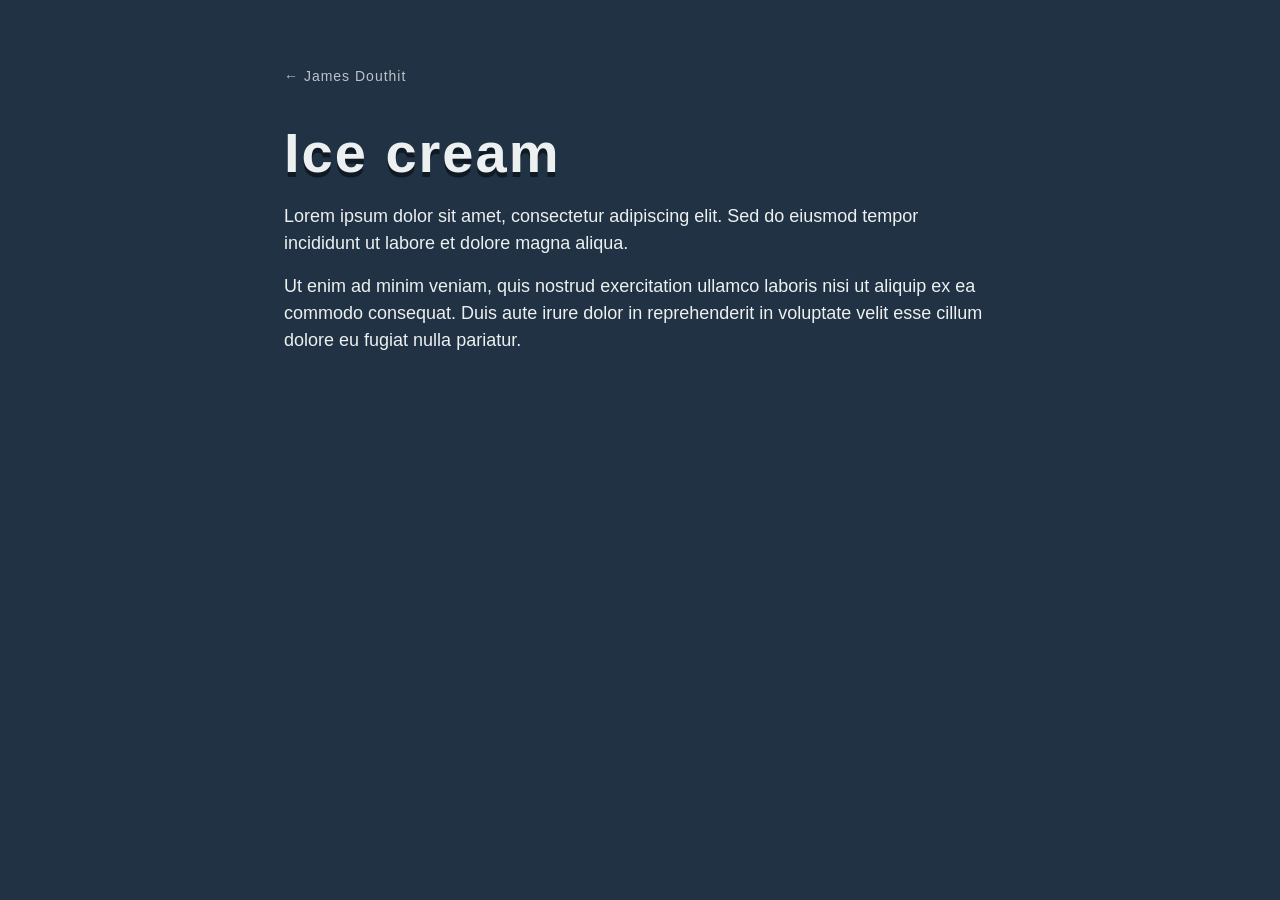
==== icecream/index.html @ d8016f22 "I made a website" ====
<!doctype html>
<html lang="en">
<head>
  <meta charset="utf-8">
  <meta name="viewport" content="width=device-width, initial-scale=1">
  <title>Ice cream · James Douthit</title>
  <link rel="stylesheet" href="/styles.css">
</head>
<body>
  <main>
    <a class="back" href="/">← James Douthit</a>
    <h1>Ice cream</h1>
    <p>Lorem ipsum dolor sit amet, consectetur adipiscing elit. Sed do eiusmod tempor incididunt ut labore et dolore magna aliqua.</p>
    <p>Ut enim ad minim veniam, quis nostrud exercitation ullamco laboris nisi ut aliquip ex ea commodo consequat. Duis aute irure dolor in reprehenderit in voluptate velit esse cillum dolore eu fugiat nulla pariatur.</p>
  </main>
</body>
</html>
---- styles.css ----
:root {
  --bg: #203243;
  --panel: #2c3e50;
  --ink: #ecf0f1;
  --muted: #bdc3c7;
  --accent: #f1c40f;
}
* { box-sizing: border-box; }
html, body { margin: 0; }
body {
  background: var(--bg);
  color: var(--ink);
  font-family: Arial, Helvetica, sans-serif;
  line-height: 1.5;
}
main {
  max-width: 760px;
  margin: 0 auto;
  padding: 64px 24px 96px;
}
h1 {
  font-size: 56px;
  letter-spacing: 2px;
  margin: 0 0 8px;
  text-shadow: 0 5px 0 #0f1a24;
}
h2 { font-size: 24px; margin: 40px 0 12px; }
p { font-size: 18px; margin: 0 0 16px; }
.muted { color: var(--muted); }
.nav {
  display: grid;
  grid-template-columns: repeat(3, 1fr);
  gap: 16px;
  margin-top: 32px;
}
@media (max-width: 640px) { .nav { grid-template-columns: 1fr; } }
.tile {
  display: block;
  padding: 26px 22px;
  background: var(--panel);
  border: 3px solid var(--ink);
  color: var(--ink);
  text-decoration: none;
}
.tile:hover { border-color: var(--accent); }
.tile strong { display: block; font-size: 22px; margin-bottom: 6px; }
.tile span { color: var(--muted); font-size: 15px; }
.back {
  display: inline-block;
  color: var(--muted);
  text-decoration: none;
  font-size: 14px;
  letter-spacing: 1px;
  margin-bottom: 24px;
}
.back:hover { color: var(--accent); }
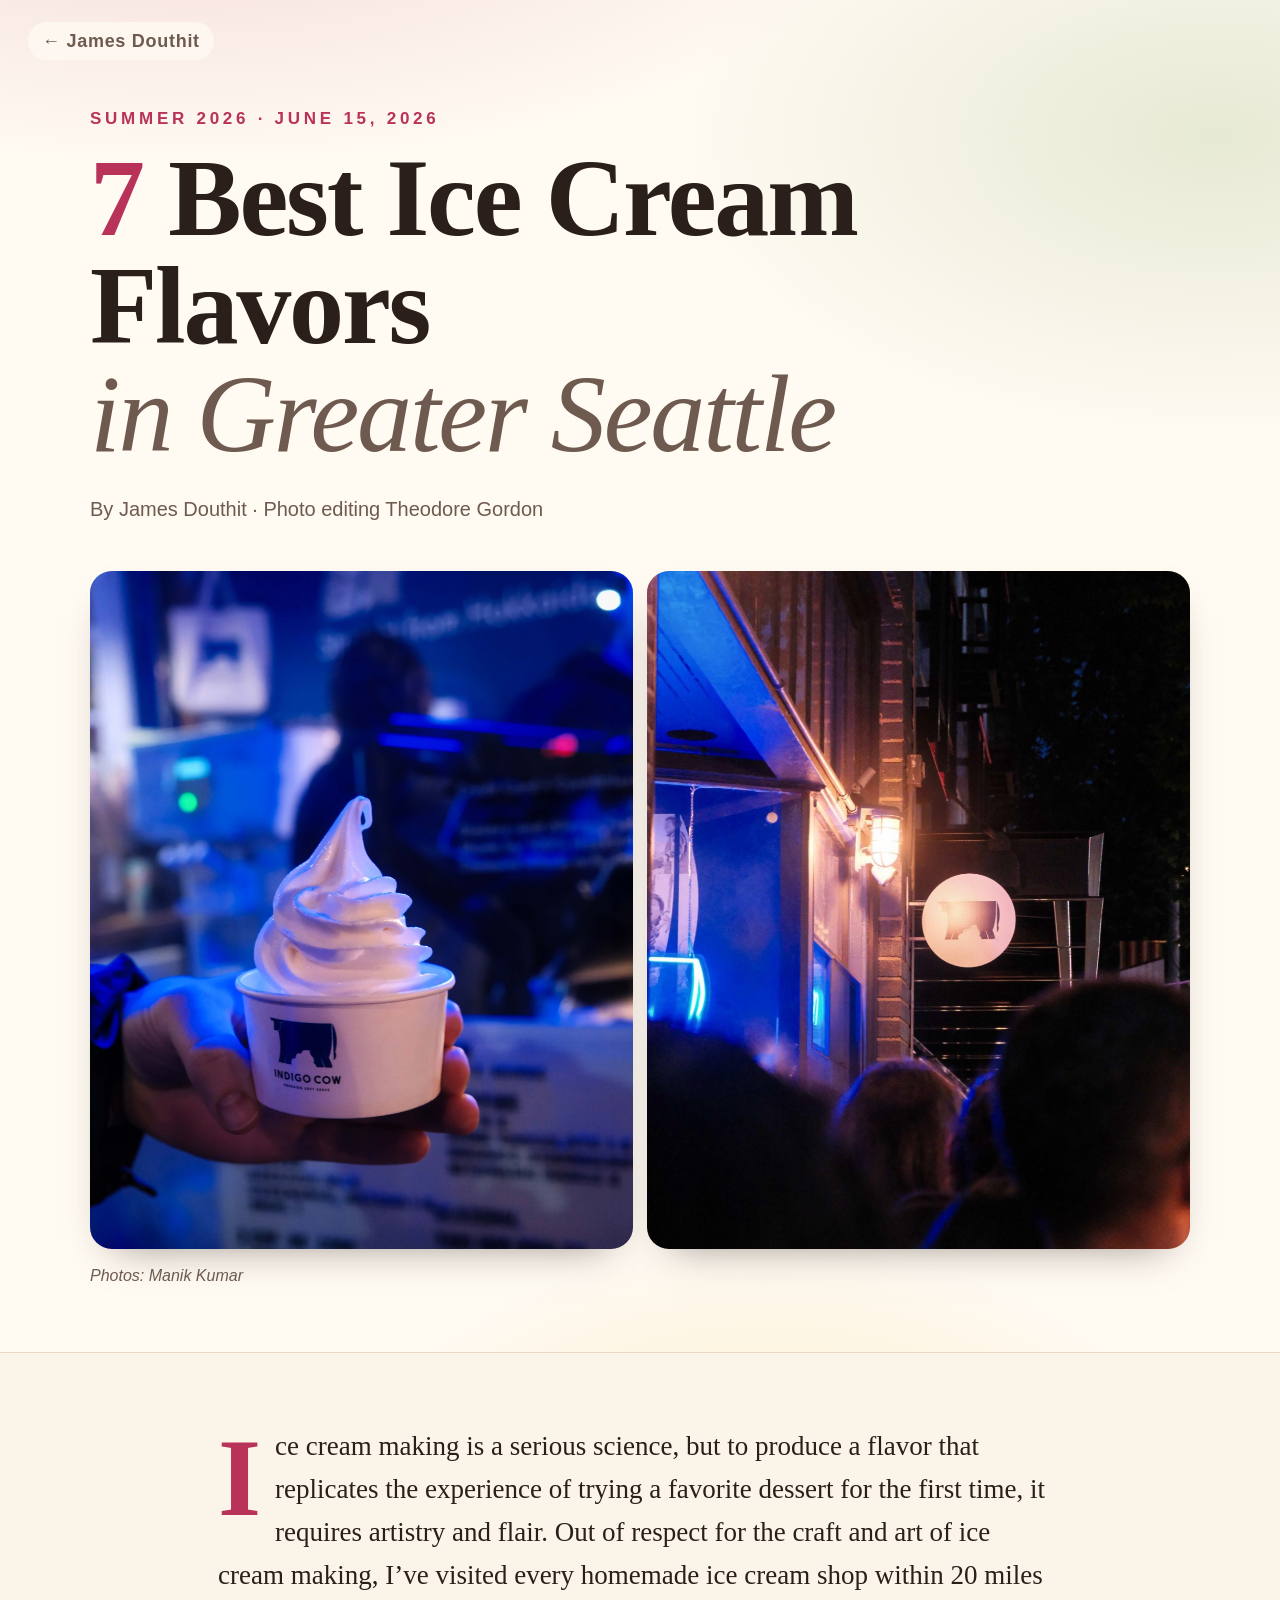
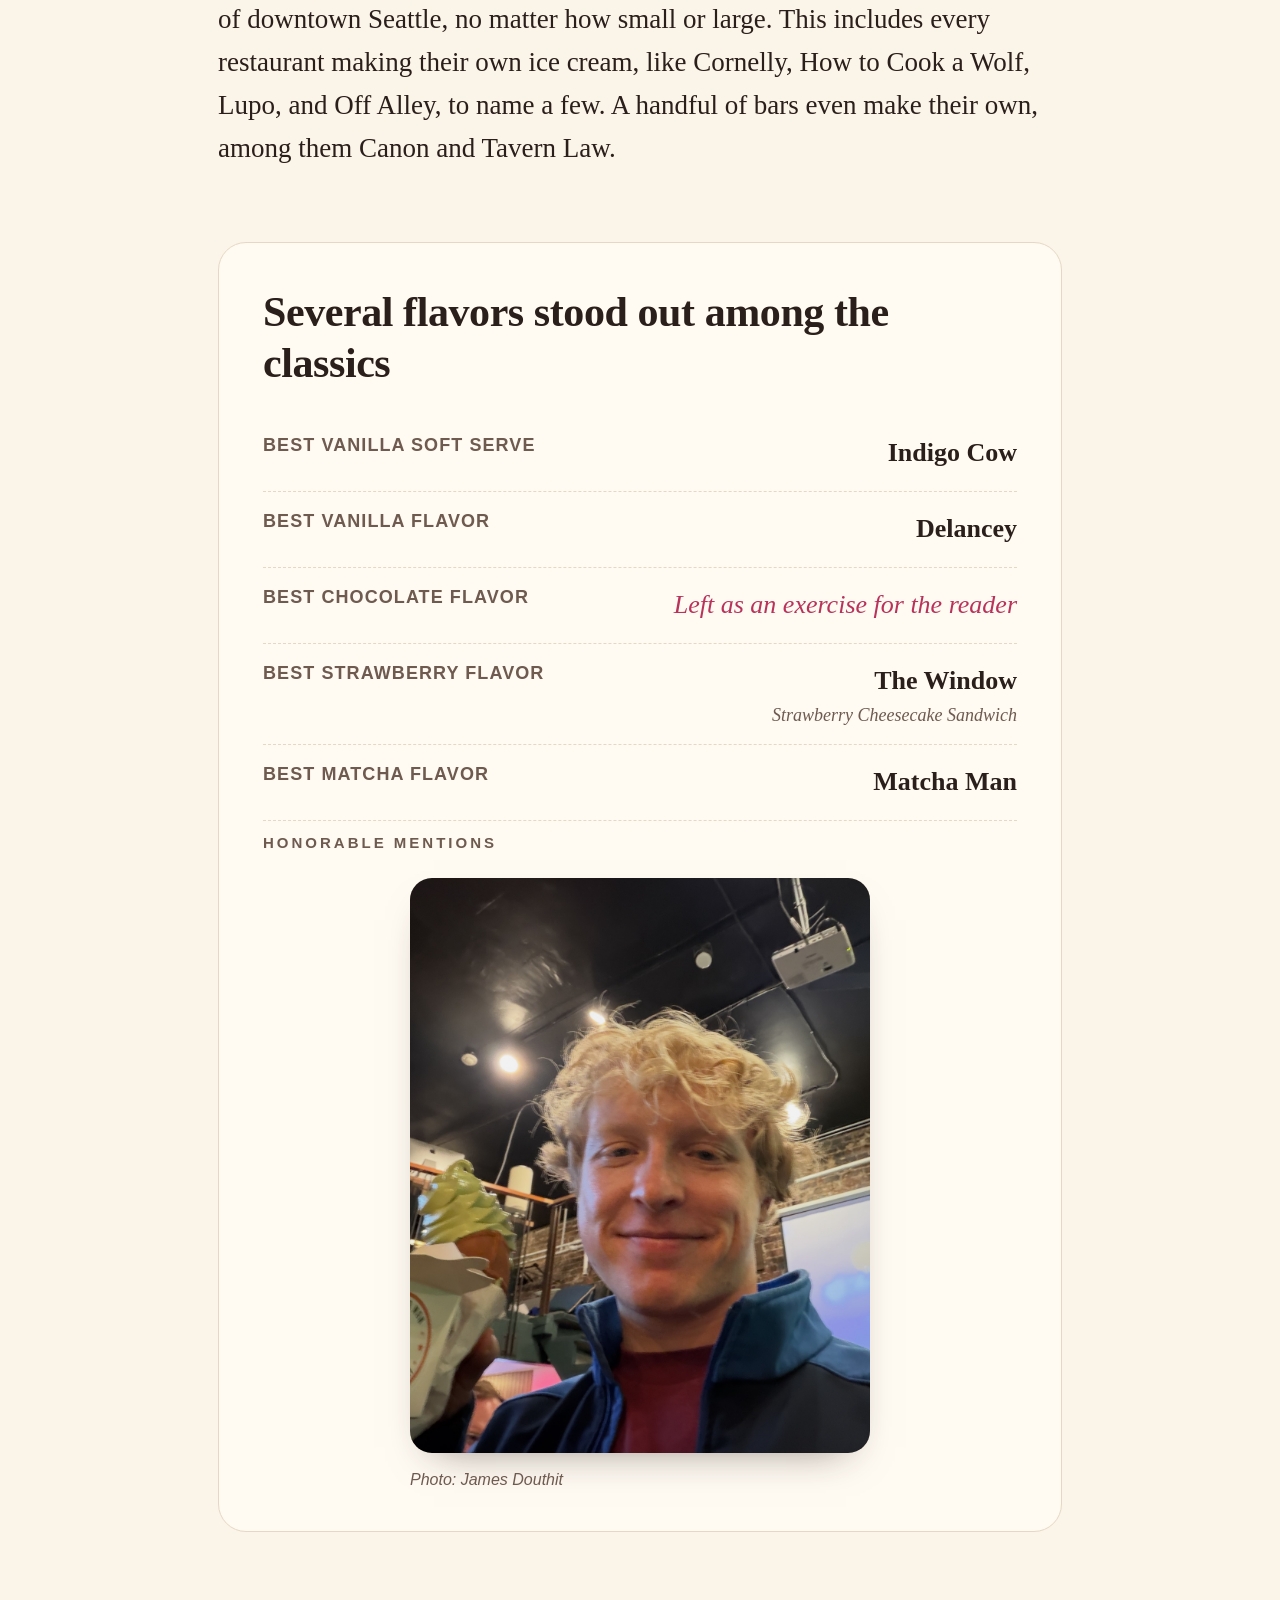
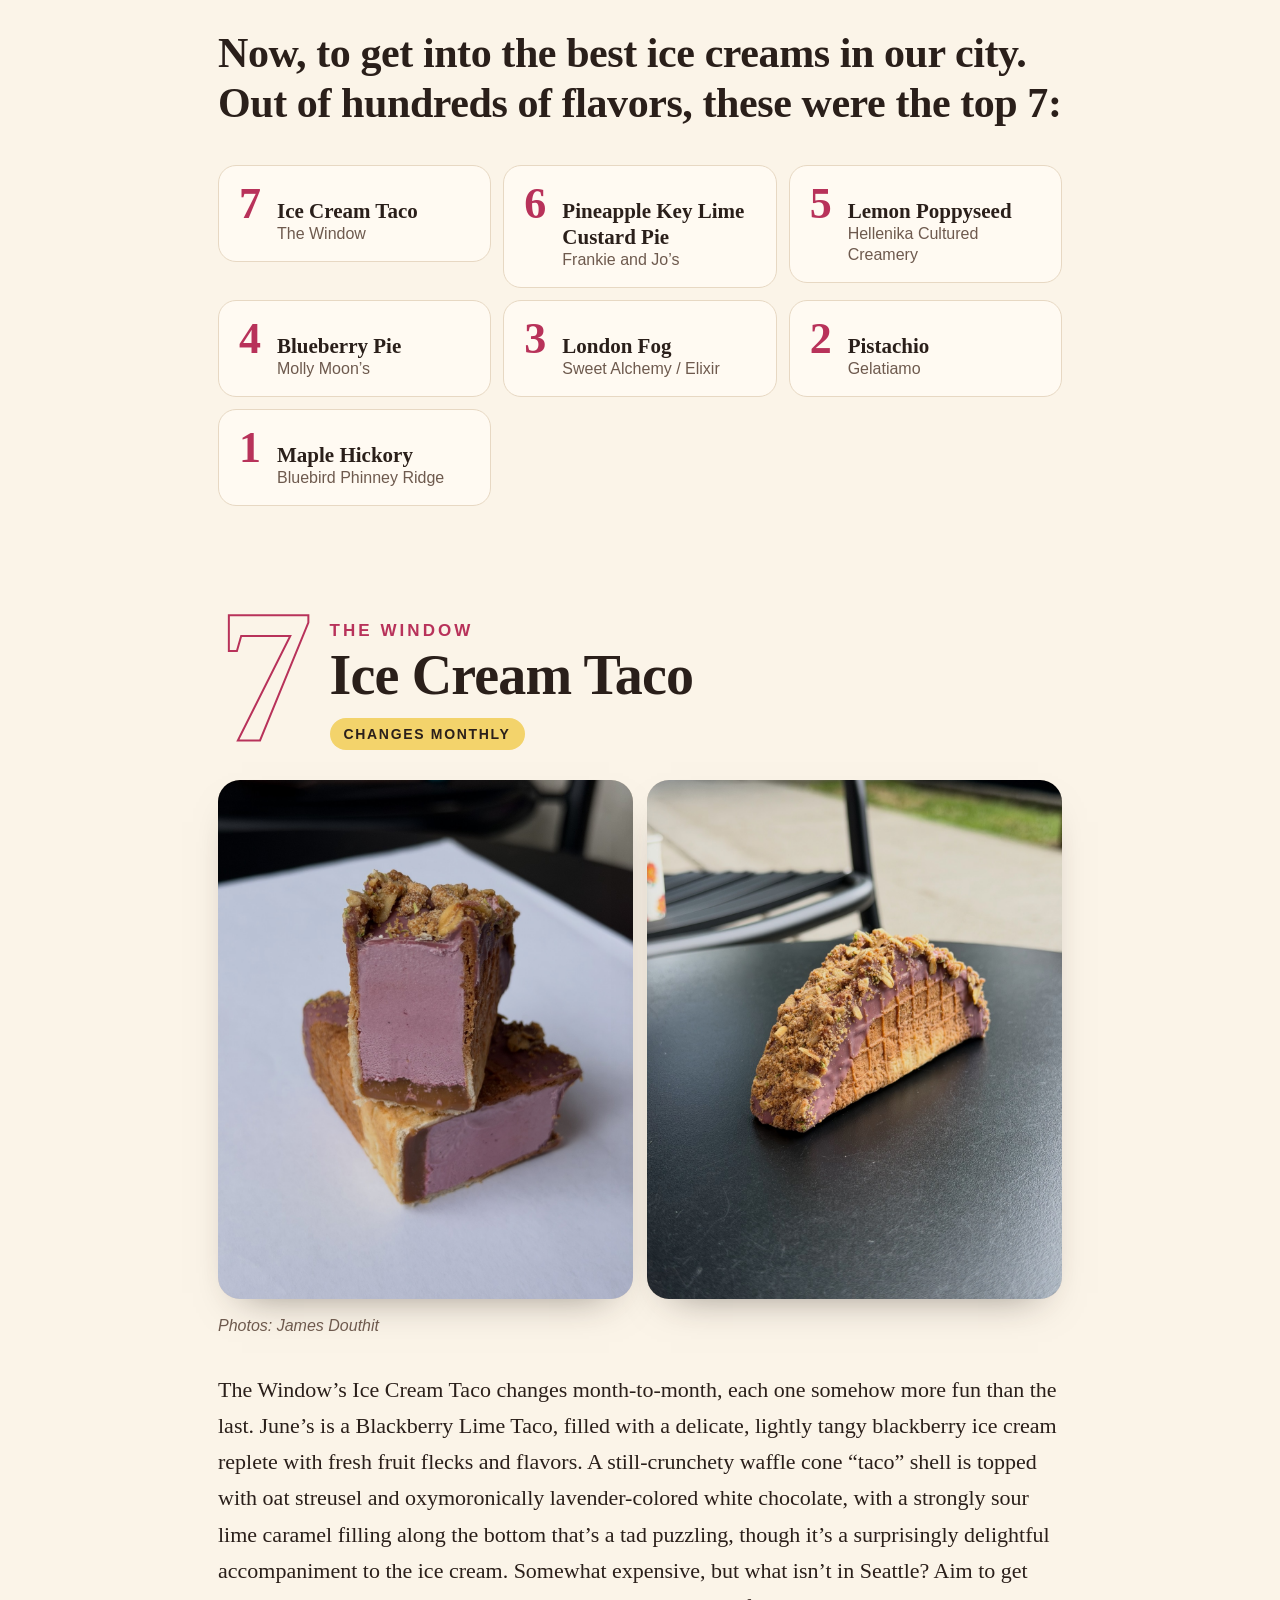
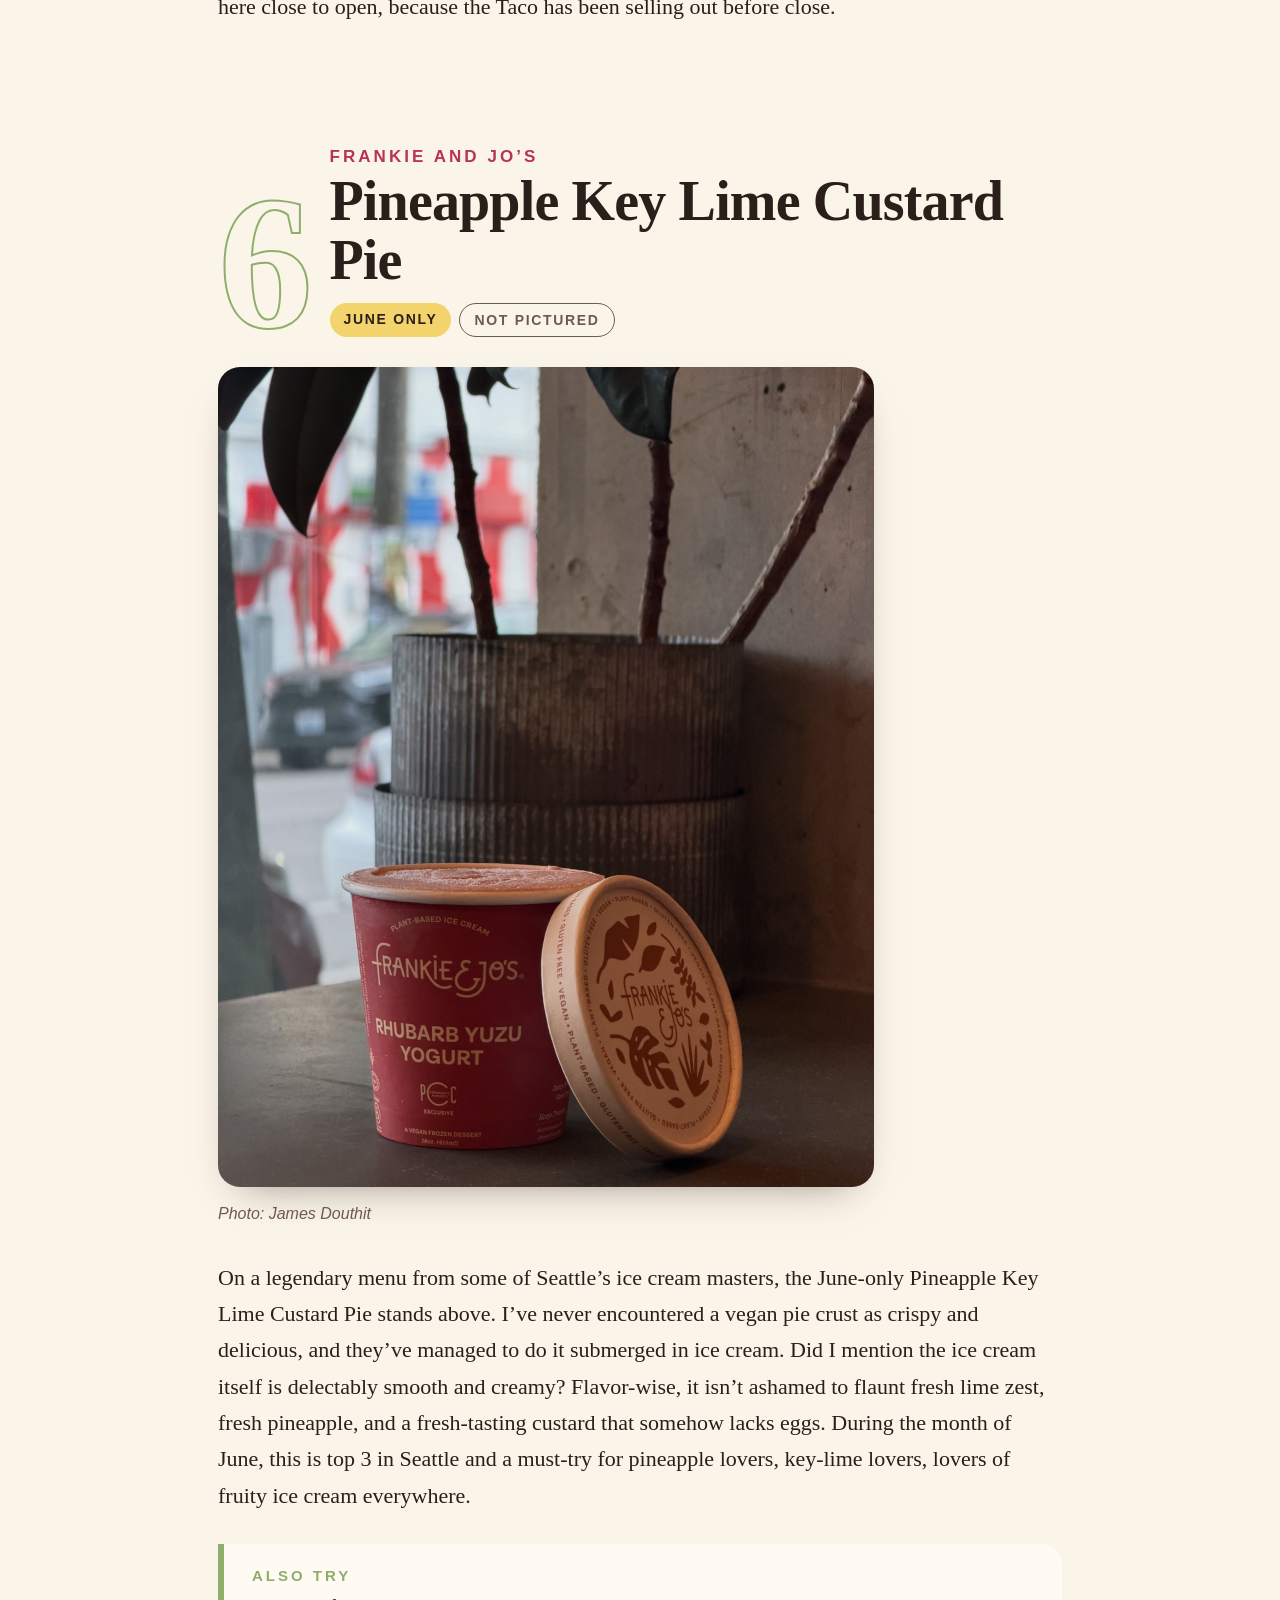
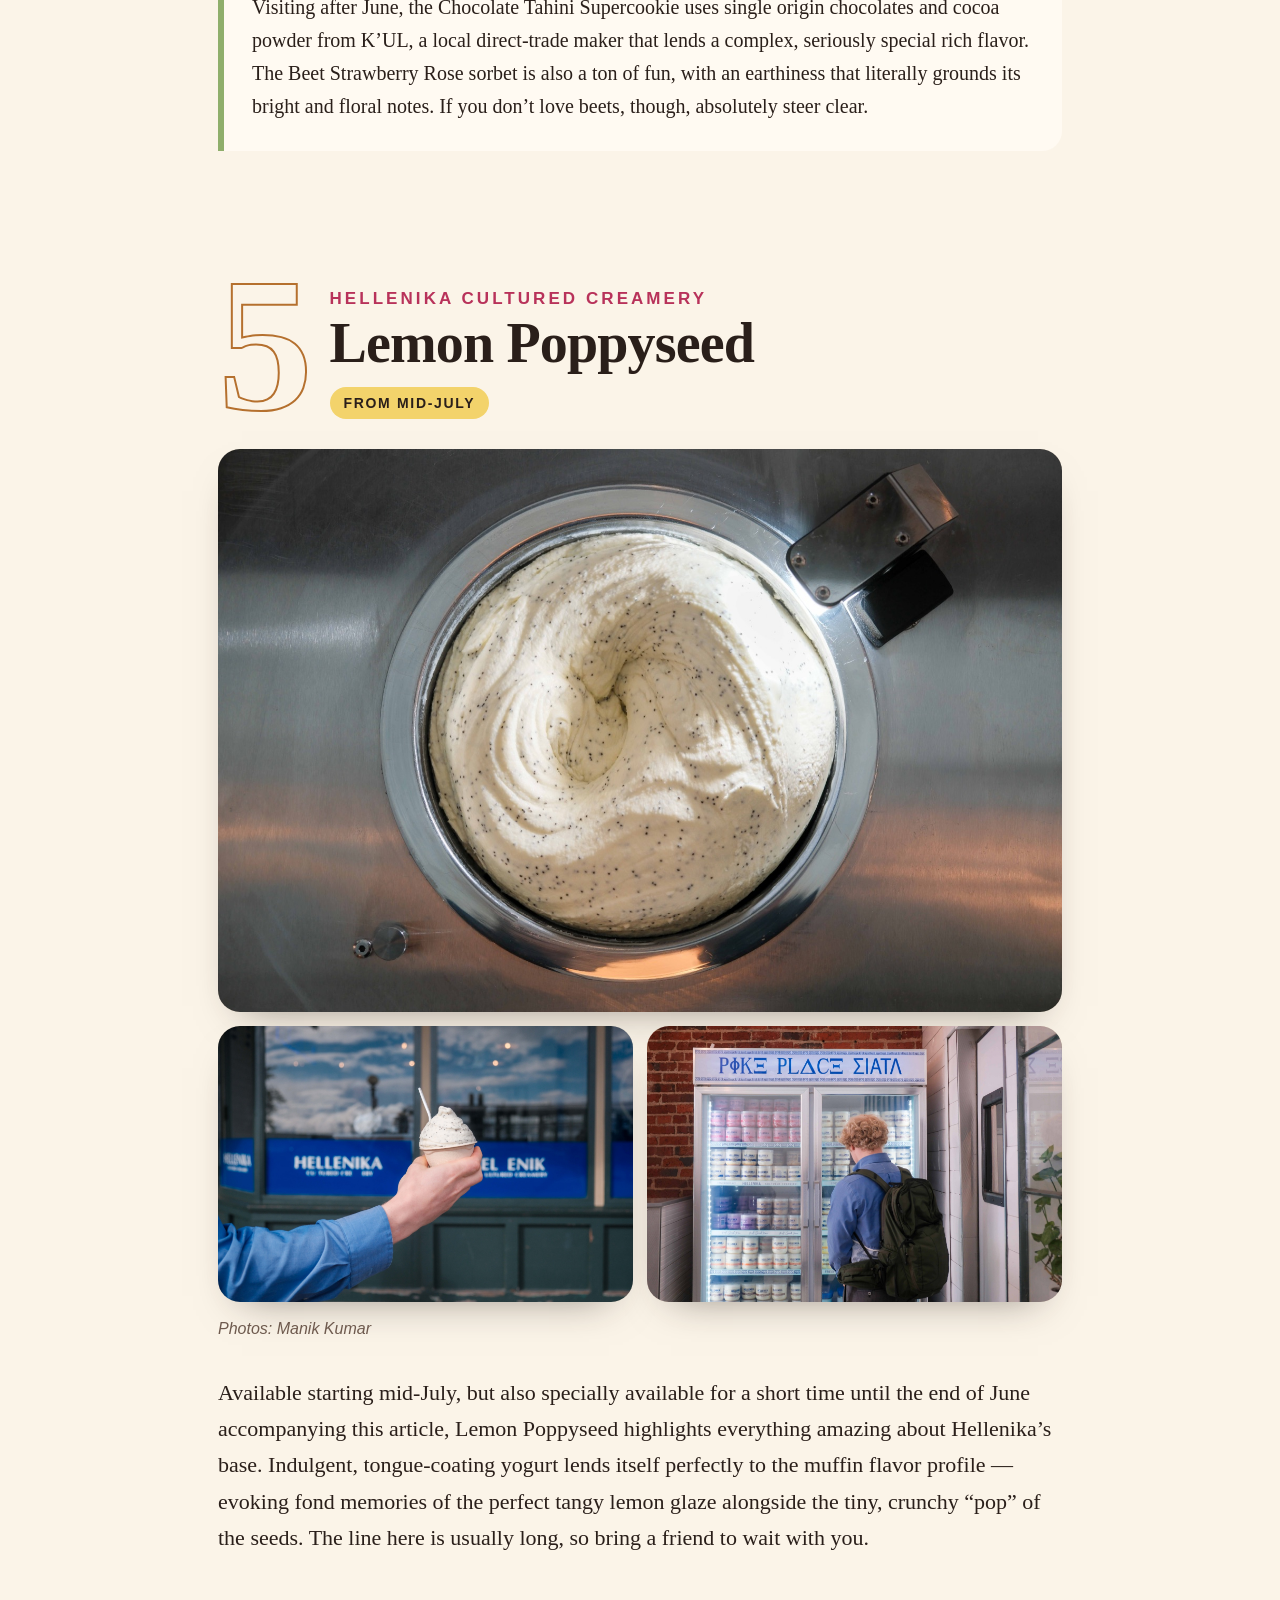
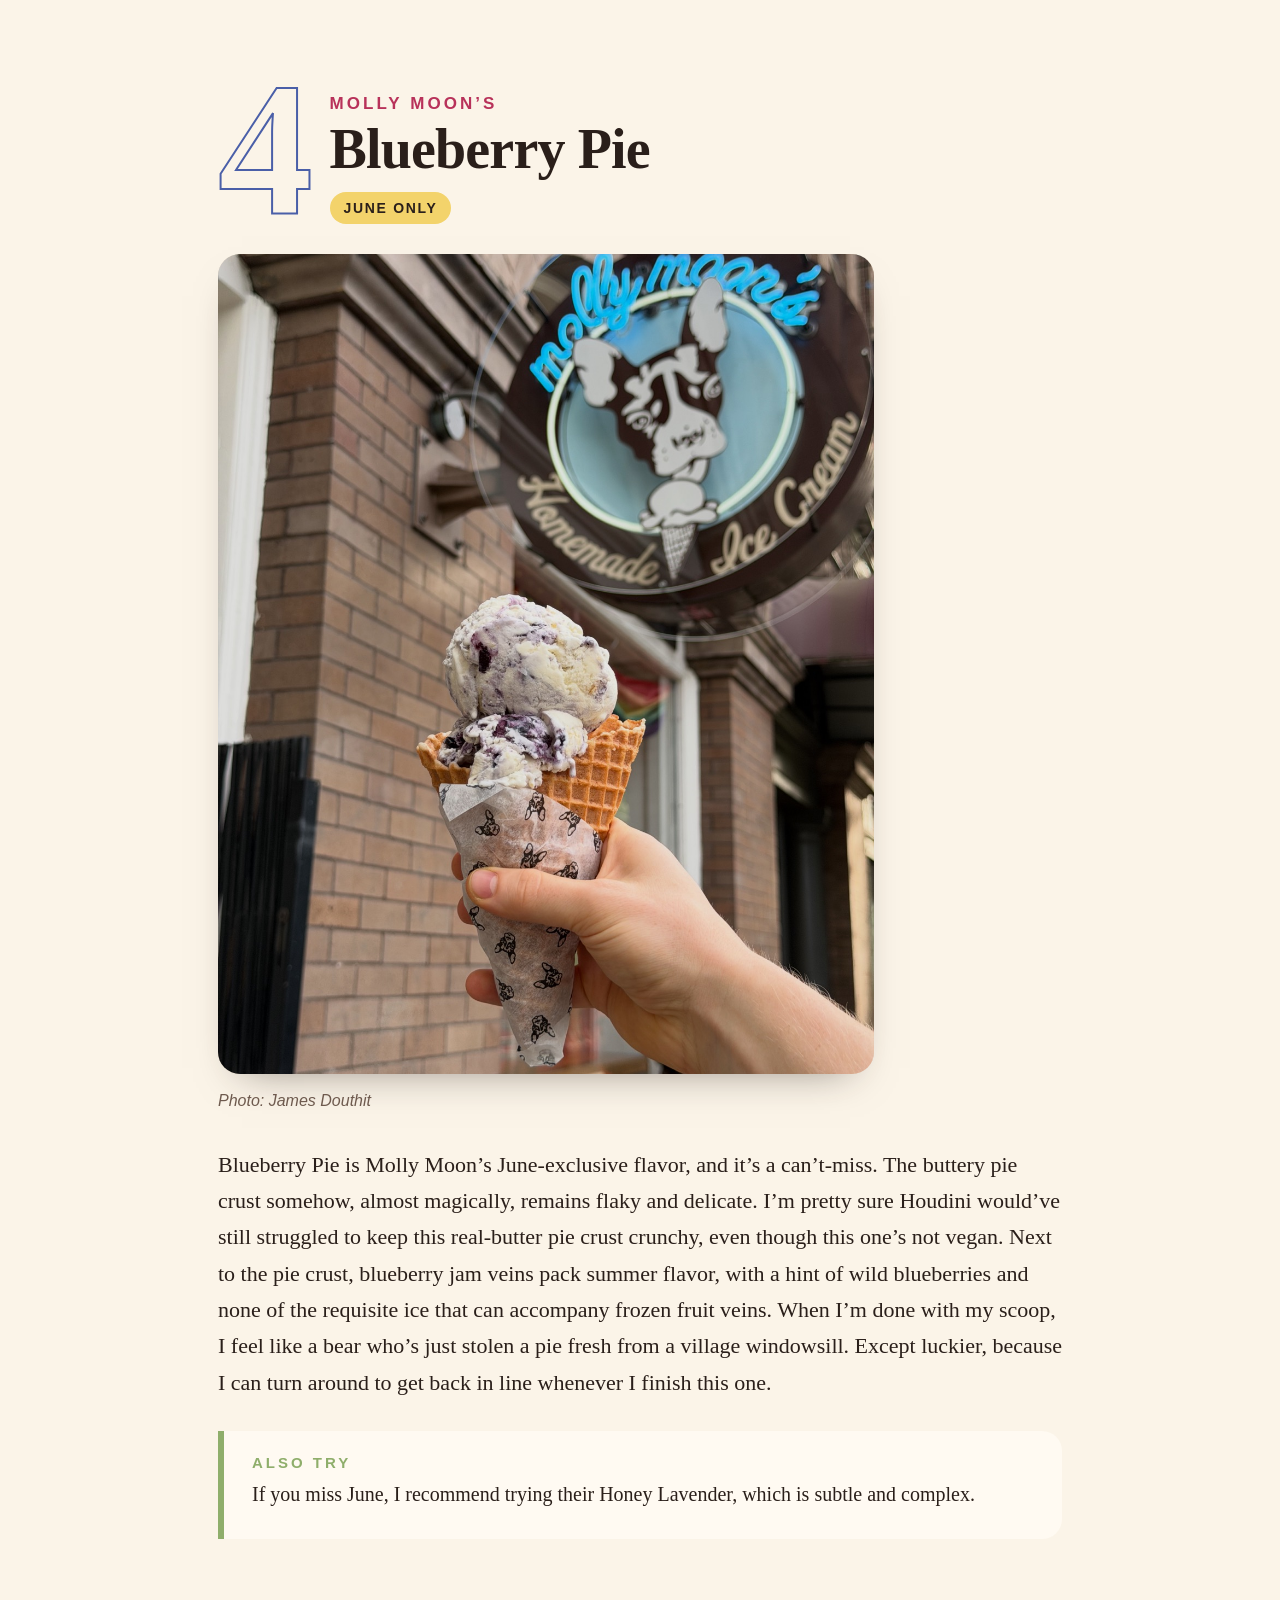
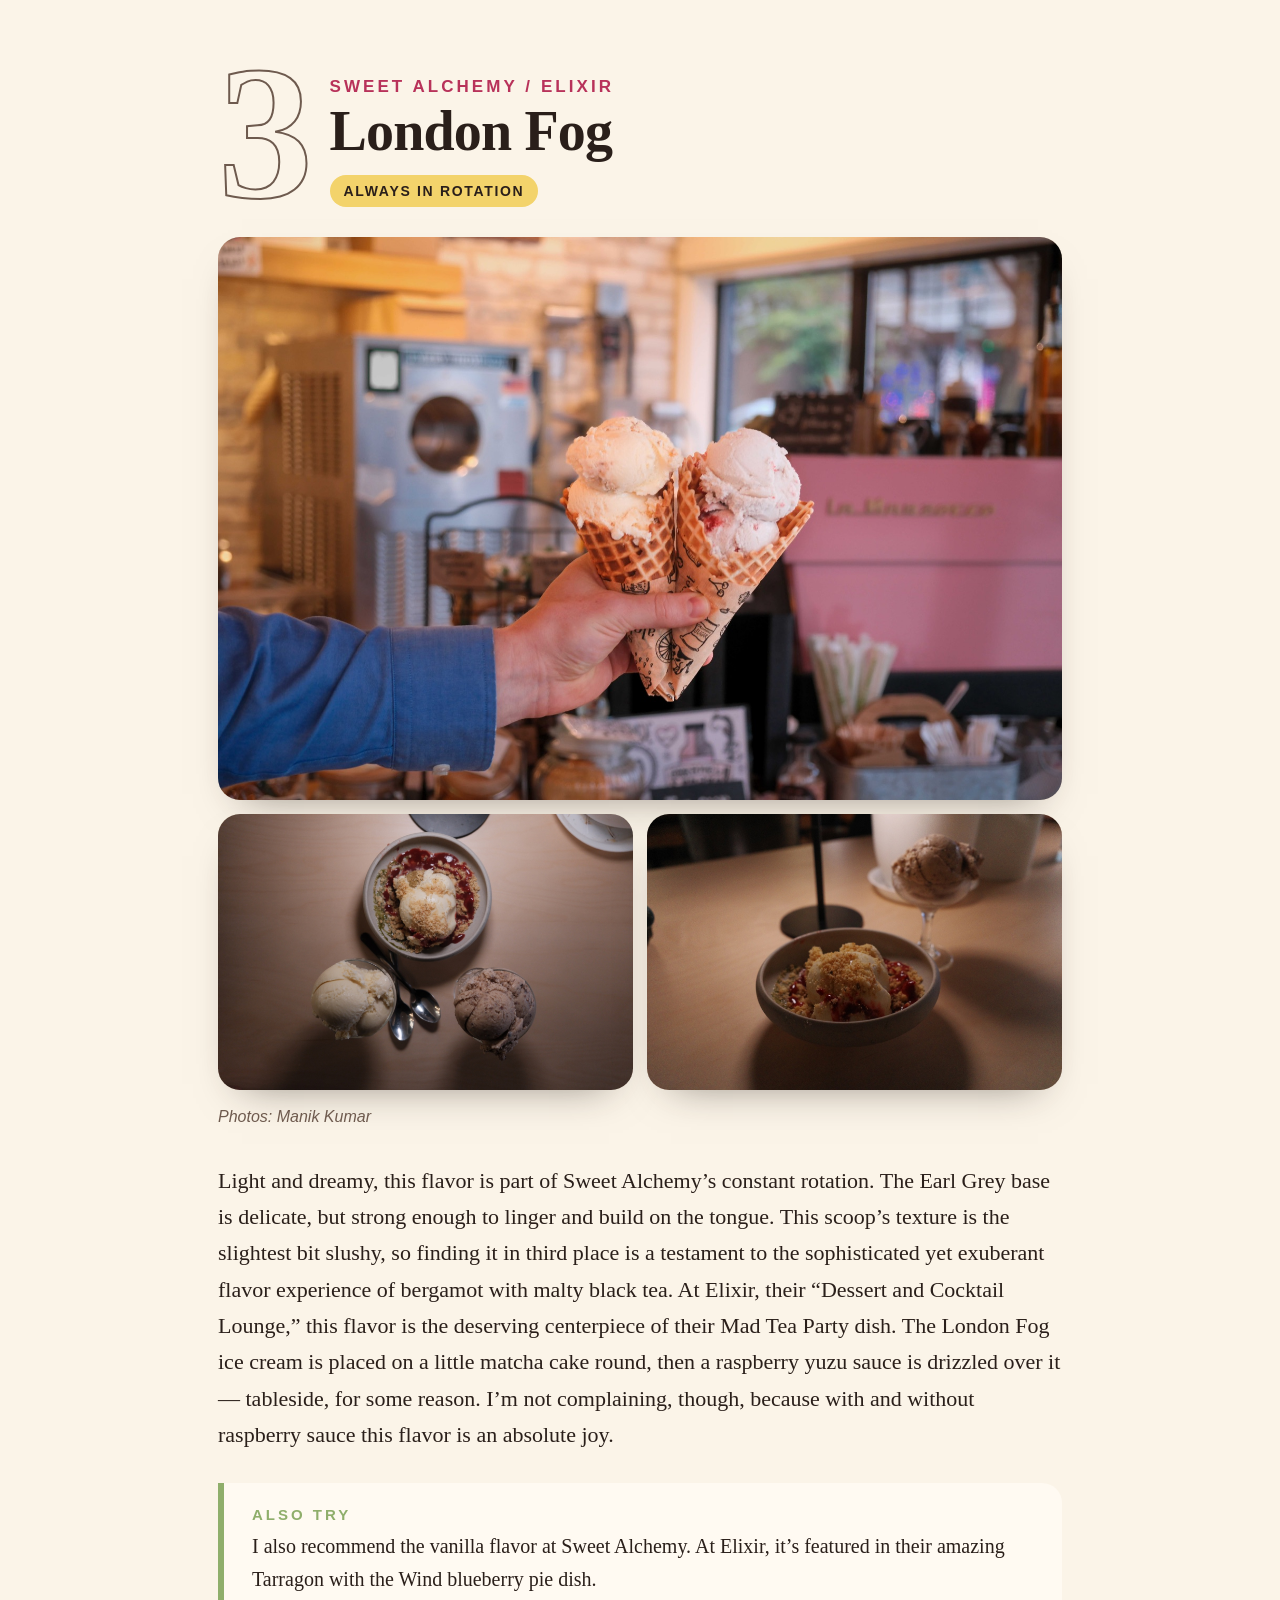
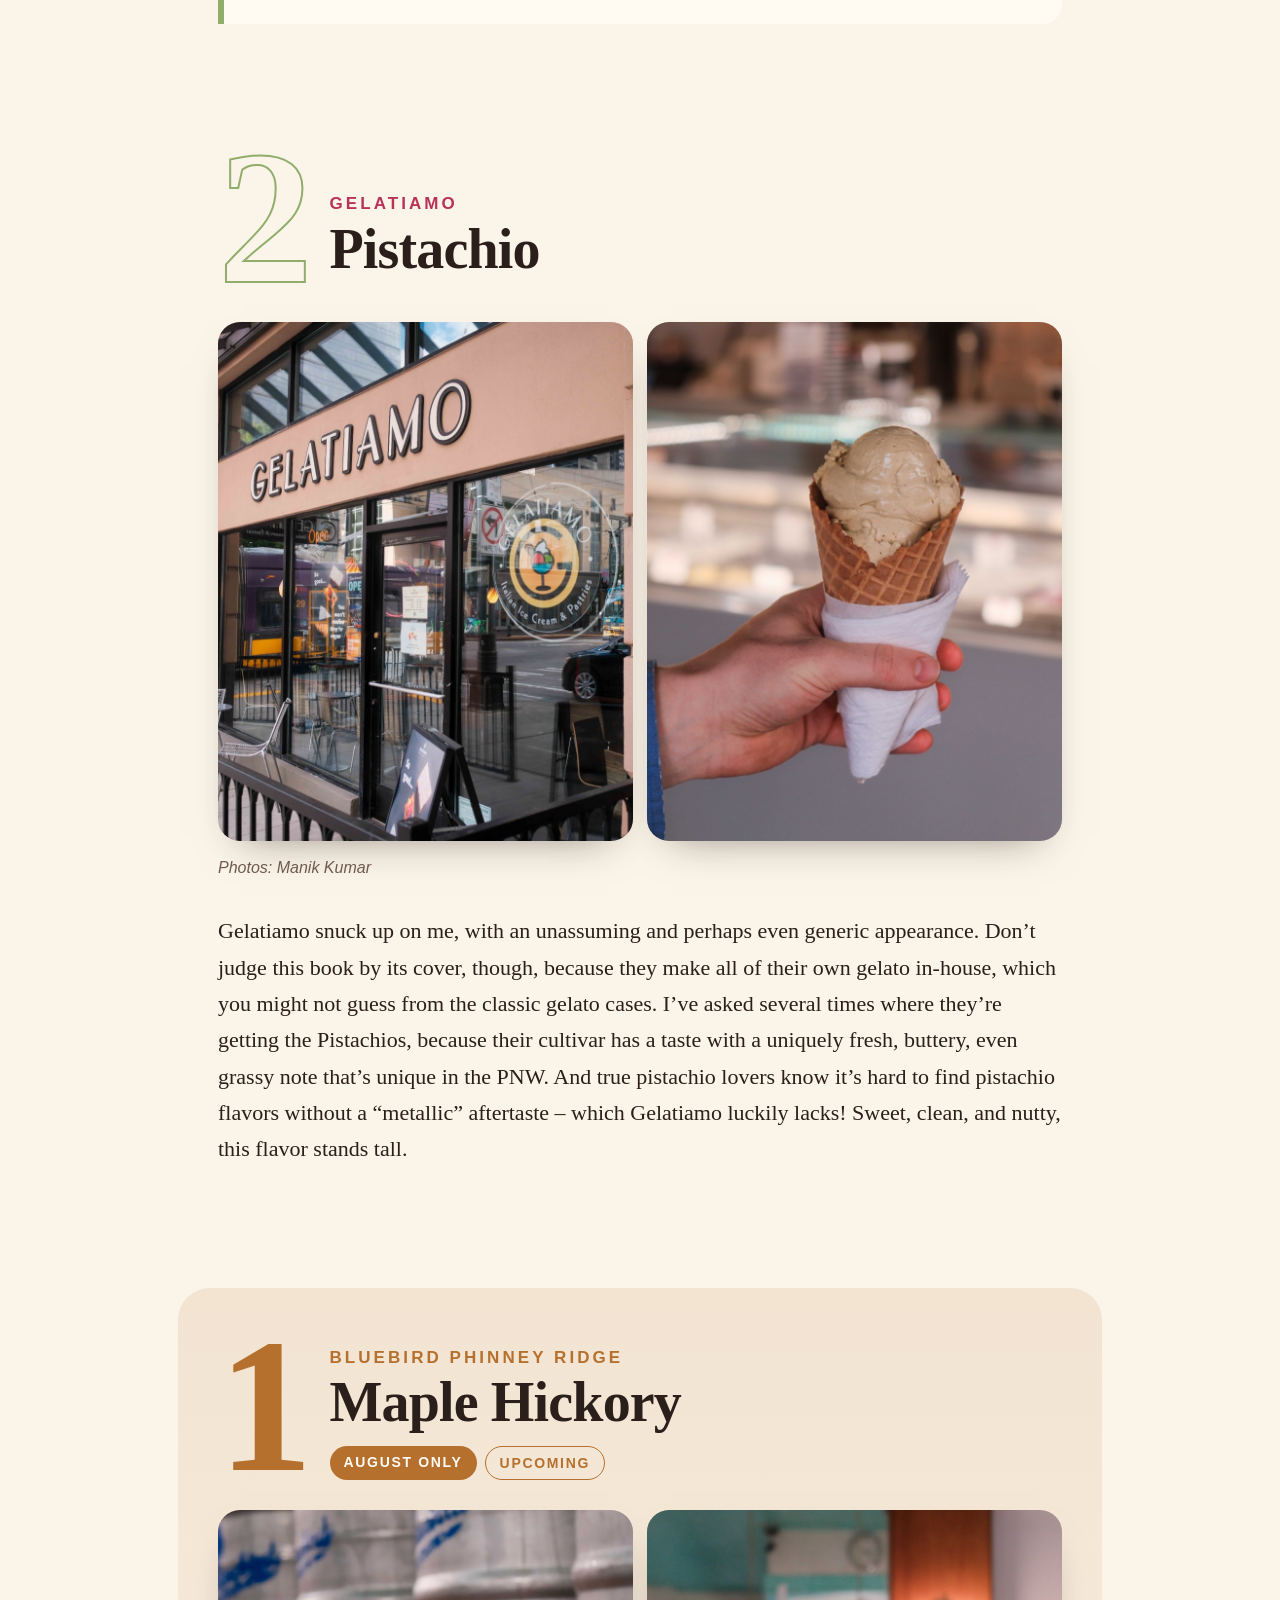
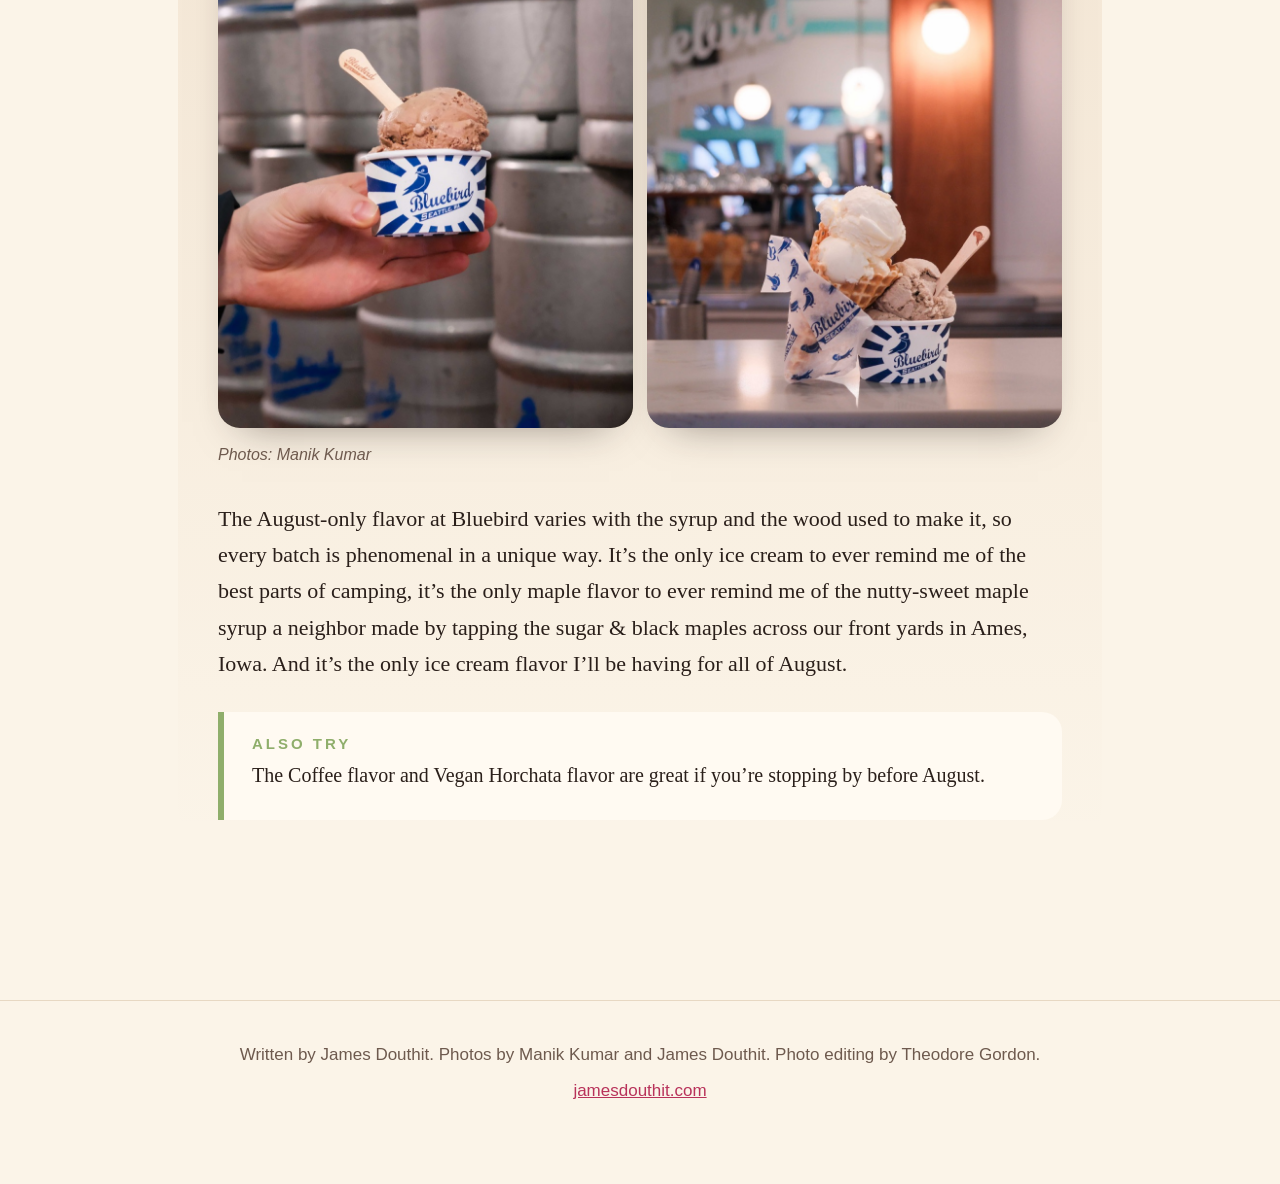
==== commit d5e38e24: "let there be light" ====
--- a/icecream/index.html
+++ b/icecream/index.html
@@ -3,15 +3,131 @@
 <head>
   <meta charset="utf-8">
   <meta name="viewport" content="width=device-width, initial-scale=1">
-  <title>Ice cream · James Douthit</title>
-  <link rel="stylesheet" href="/styles.css">
+  <title>7 Best Ice Cream Flavors in Greater Seattle · James Douthit</title>
+  <meta name="description" content="The seven best ice cream flavors within 20 miles of downtown Seattle, summer 2026.">
+  <link rel="stylesheet" href="/icecream/icecream.css">
 </head>
 <body>
-  <main>
-    <a class="back" href="/">← James Douthit</a>
-    <h1>Ice cream</h1>
-    <p>Lorem ipsum dolor sit amet, consectetur adipiscing elit. Sed do eiusmod tempor incididunt ut labore et dolore magna aliqua.</p>
-    <p>Ut enim ad minim veniam, quis nostrud exercitation ullamco laboris nisi ut aliquip ex ea commodo consequat. Duis aute irure dolor in reprehenderit in voluptate velit esse cillum dolore eu fugiat nulla pariatur.</p>
+  <a class="back" href="/">← James Douthit</a>
+  <header class="masthead">
+    <div class="masthead-inner">
+      <p class="kicker">Summer 2026 · June 15, 2026</p>
+      <h1><span class="h1-num">7</span> Best Ice Cream Flavors <em>in Greater Seattle</em></h1>
+      <p class="byline">By James Douthit · Photo editing Theodore Gordon</p>
+    </div>
+    <figure class="gallery hero"><div class="ph"><img src="img/indigo-cow-2-800.jpg" srcset="img/indigo-cow-2-800.jpg 800w, img/indigo-cow-2.jpg 1600w" sizes="(max-width: 900px) 100vw, 900px" width="1066" height="1600" loading="eager" decoding="async" alt="A vanilla soft serve held up at Indigo Cow"></div><div class="ph"><img src="img/indigo-cow-1-800.jpg" srcset="img/indigo-cow-1-800.jpg 800w, img/indigo-cow-1.jpg 1600w" sizes="(max-width: 900px) 100vw, 900px" width="1066" height="1600" loading="lazy" decoding="async" alt="The glowing Indigo Cow sign at night"></div><figcaption>Photos: Manik Kumar</figcaption></figure>
+  </header>
+
+  <main class="article">
+    <p class="lede">Ice cream making is a serious science, but to produce a flavor that replicates the experience of trying a favorite dessert for the first time, it requires artistry and flair. Out of respect for the craft and art of ice cream making, I’ve visited every homemade ice cream shop within 20 miles of downtown Seattle, no matter how small or large. This includes every restaurant making their own ice cream, like Cornelly, How to Cook a Wolf, Lupo, and Off Alley, to name a few. A handful of bars even make their own, among them Canon and Tavern Law.</p>
+
+    <section class="classics" aria-labelledby="classics-h">
+      <h2 id="classics-h">Several flavors stood out among the classics</h2>
+      <ul class="mentions">
+        <li><span class="m-cat">Best Vanilla Soft Serve</span><span class="m-shop">Indigo Cow</span></li>
+        <li><span class="m-cat">Best Vanilla Flavor</span><span class="m-shop">Delancey</span></li>
+        <li><span class="m-cat">Best Chocolate Flavor</span><span class="m-shop m-joke">Left as an exercise for the reader</span></li>
+        <li><span class="m-cat">Best Strawberry Flavor</span><span class="m-shop">The Window <small>Strawberry Cheesecake Sandwich</small></span></li>
+        <li><span class="m-cat">Best Matcha Flavor</span><span class="m-shop">Matcha Man</span></li>
+      </ul>
+      <p class="mentions-note">Honorable mentions</p>
+      <figure class="gallery single small"><div class="ph"><img src="img/matcha-man-800.jpg" srcset="img/matcha-man-800.jpg 800w, img/matcha-man.jpg 1600w" sizes="(max-width: 900px) 100vw, 900px" width="1200" height="1600" loading="lazy" decoding="async" alt="A visit to Matcha Man"></div><figcaption>Photo: James Douthit</figcaption></figure>
+    </section>
+
+    <section class="countdown" aria-labelledby="top-h">
+      <h2 id="top-h">Now, to get into the best ice creams in our city. Out of hundreds of flavors, these were the top 7:</h2>
+      <nav class="toc" aria-label="The top 7"><ol><li><a href="#no-7"><span class="toc-n">7</span><span class="toc-f">Ice Cream Taco</span><span class="toc-s">The Window</span></a></li><li><a href="#no-6"><span class="toc-n">6</span><span class="toc-f">Pineapple Key Lime Custard Pie</span><span class="toc-s">Frankie and Jo’s</span></a></li><li><a href="#no-5"><span class="toc-n">5</span><span class="toc-f">Lemon Poppyseed</span><span class="toc-s">Hellenika Cultured Creamery</span></a></li><li><a href="#no-4"><span class="toc-n">4</span><span class="toc-f">Blueberry Pie</span><span class="toc-s">Molly Moon’s</span></a></li><li><a href="#no-3"><span class="toc-n">3</span><span class="toc-f">London Fog</span><span class="toc-s">Sweet Alchemy / Elixir</span></a></li><li><a href="#no-2"><span class="toc-n">2</span><span class="toc-f">Pistachio</span><span class="toc-s">Gelatiamo</span></a></li><li><a href="#no-1"><span class="toc-n">1</span><span class="toc-f">Maple Hickory</span><span class="toc-s">Bluebird Phinney Ridge</span></a></li></ol></nav>
+      
+      <article class="pick" id="no-7">
+        <header class="pick-head">
+          <span class="rank" aria-hidden="true">7</span>
+          <div class="pick-title">
+            <p class="shop">The Window</p>
+            <h3><span class="sr">Number 7: </span>Ice Cream Taco</h3>
+            <div class="chips"><span class="chip">Changes monthly</span></div>
+          </div>
+        </header>
+        <figure class="gallery pair"><div class="ph"><img src="img/the-window-taco-1-800.jpg" srcset="img/the-window-taco-1-800.jpg 800w, img/the-window-taco-1.jpg 1600w" sizes="(max-width: 900px) 100vw, 900px" width="1200" height="1600" loading="lazy" decoding="async" alt="A Blackberry Lime ice cream taco cut in half"></div><div class="ph"><img src="img/the-window-taco-2-800.jpg" srcset="img/the-window-taco-2-800.jpg 800w, img/the-window-taco-2.jpg 1600w" sizes="(max-width: 900px) 100vw, 900px" width="1200" height="1600" loading="lazy" decoding="async" alt="A whole Blackberry Lime ice cream taco topped with oat streusel"></div><figcaption>Photos: James Douthit</figcaption></figure>
+        <div class="copy"><p>The Window’s Ice Cream Taco changes month-to-month, each one somehow more fun than the last. June’s is a Blackberry Lime Taco, filled with a delicate, lightly tangy blackberry ice cream replete with fresh fruit flecks and flavors. A still-crunchety waffle cone “taco” shell is topped with oat streusel and oxymoronically lavender-colored white chocolate, with a strongly sour lime caramel filling along the bottom that’s a tad puzzling, though it’s a surprisingly delightful accompaniment to the ice cream. Somewhat expensive, but what isn’t in Seattle? Aim to get here close to open, because the Taco has been selling out before close.</p></div>
+      </article>
+      <article class="pick" id="no-6">
+        <header class="pick-head">
+          <span class="rank" aria-hidden="true">6</span>
+          <div class="pick-title">
+            <p class="shop">Frankie and Jo’s</p>
+            <h3><span class="sr">Number 6: </span>Pineapple Key Lime Custard Pie</h3>
+            <div class="chips"><span class="chip">June only</span><span class="chip ghost">Not pictured</span></div>
+          </div>
+        </header>
+        <figure class="gallery single"><div class="ph"><img src="img/frankie-and-jos-800.jpg" srcset="img/frankie-and-jos-800.jpg 800w, img/frankie-and-jos.jpg 1600w" sizes="(max-width: 900px) 100vw, 900px" width="1200" height="1600" loading="lazy" decoding="async" alt="A Frankie and Jo’s Rhubarb Yuzu Yogurt pint"></div><figcaption>Photo: James Douthit</figcaption></figure>
+        <div class="copy"><p>On a legendary menu from some of Seattle’s ice cream masters, the June-only Pineapple Key Lime Custard Pie stands above. I’ve never encountered a vegan pie crust as crispy and delicious, and they’ve managed to do it submerged in ice cream. Did I mention the ice cream itself is delectably smooth and creamy? Flavor-wise, it isn’t ashamed to flaunt fresh lime zest, fresh pineapple, and a fresh-tasting custard that somehow lacks eggs. During the month of June, this is top 3 in Seattle and a must-try for pineapple lovers, key-lime lovers, lovers of fruity ice cream everywhere.</p><aside class="also"><span class="also-label">Also try</span><p>Visiting after June, the Chocolate Tahini Supercookie uses single origin chocolates and cocoa powder from K’UL, a local direct-trade maker that lends a complex, seriously special rich flavor. The Beet Strawberry Rose sorbet is also a ton of fun, with an earthiness that literally grounds its bright and floral notes. If you don’t love beets, though, absolutely steer clear.</p></aside></div>
+      </article>
+      <article class="pick" id="no-5">
+        <header class="pick-head">
+          <span class="rank" aria-hidden="true">5</span>
+          <div class="pick-title">
+            <p class="shop">Hellenika Cultured Creamery</p>
+            <h3><span class="sr">Number 5: </span>Lemon Poppyseed</h3>
+            <div class="chips"><span class="chip">From mid-July</span></div>
+          </div>
+        </header>
+        <figure class="gallery feature"><div class="ph"><img src="img/hellenika-1-800.jpg" srcset="img/hellenika-1-800.jpg 800w, img/hellenika-1.jpg 1600w" sizes="(max-width: 900px) 100vw, 900px" width="1600" height="1066" loading="lazy" decoding="async" alt="Ice cream churning in a machine at Hellenika"></div><div class="ph"><img src="img/hellenika-2-800.jpg" srcset="img/hellenika-2-800.jpg 800w, img/hellenika-2.jpg 1600w" sizes="(max-width: 900px) 100vw, 900px" width="1600" height="1066" loading="lazy" decoding="async" alt="A cone held up outside Hellenika"></div><div class="ph"><img src="img/hellenika-3-800.jpg" srcset="img/hellenika-3-800.jpg 800w, img/hellenika-3.jpg 1600w" sizes="(max-width: 900px) 100vw, 900px" width="1600" height="1066" loading="lazy" decoding="async" alt="A customer at the Hellenika freezer case"></div><figcaption>Photos: Manik Kumar</figcaption></figure>
+        <div class="copy"><p>Available starting mid-July, but also specially available for a short time until the end of June accompanying this article, Lemon Poppyseed highlights everything amazing about Hellenika’s base. Indulgent, tongue-coating yogurt lends itself perfectly to the muffin flavor profile — evoking fond memories of the perfect tangy lemon glaze alongside the tiny, crunchy “pop” of the seeds. The line here is usually long, so bring a friend to wait with you.</p></div>
+      </article>
+      <article class="pick" id="no-4">
+        <header class="pick-head">
+          <span class="rank" aria-hidden="true">4</span>
+          <div class="pick-title">
+            <p class="shop">Molly Moon’s</p>
+            <h3><span class="sr">Number 4: </span>Blueberry Pie</h3>
+            <div class="chips"><span class="chip">June only</span></div>
+          </div>
+        </header>
+        <figure class="gallery single"><div class="ph"><img src="img/molly-moons-800.jpg" srcset="img/molly-moons-800.jpg 800w, img/molly-moons.jpg 1600w" sizes="(max-width: 900px) 100vw, 900px" width="1200" height="1600" loading="lazy" decoding="async" alt="A double scoop of Blueberry Pie under the Molly Moon’s sign"></div><figcaption>Photo: James Douthit</figcaption></figure>
+        <div class="copy"><p>Blueberry Pie is Molly Moon’s June-exclusive flavor, and it’s a can’t-miss. The buttery pie crust somehow, almost magically, remains flaky and delicate. I’m pretty sure Houdini would’ve still struggled to keep this real-butter pie crust crunchy, even though this one’s not vegan. Next to the pie crust, blueberry jam veins pack summer flavor, with a hint of wild blueberries and none of the requisite ice that can accompany frozen fruit veins. When I’m done with my scoop, I feel like a bear who’s just stolen a pie fresh from a village windowsill. Except luckier, because I can turn around to get back in line whenever I finish this one.</p><aside class="also"><span class="also-label">Also try</span><p>If you miss June, I recommend trying their Honey Lavender, which is subtle and complex.</p></aside></div>
+      </article>
+      <article class="pick" id="no-3">
+        <header class="pick-head">
+          <span class="rank" aria-hidden="true">3</span>
+          <div class="pick-title">
+            <p class="shop">Sweet Alchemy / Elixir</p>
+            <h3><span class="sr">Number 3: </span>London Fog</h3>
+            <div class="chips"><span class="chip">Always in rotation</span></div>
+          </div>
+        </header>
+        <figure class="gallery feature"><div class="ph"><img src="img/sweet-alchemy-1-800.jpg" srcset="img/sweet-alchemy-1-800.jpg 800w, img/sweet-alchemy-1.jpg 1600w" sizes="(max-width: 900px) 100vw, 900px" width="1600" height="1066" loading="lazy" decoding="async" alt="Two cones of London Fog held up inside Sweet Alchemy"></div><div class="ph"><img src="img/sweet-alchemy-2-800.jpg" srcset="img/sweet-alchemy-2-800.jpg 800w, img/sweet-alchemy-2.jpg 1600w" sizes="(max-width: 900px) 100vw, 900px" width="1600" height="1066" loading="lazy" decoding="async" alt="Elixir’s Mad Tea Party dish from above"></div><div class="ph"><img src="img/sweet-alchemy-3-800.jpg" srcset="img/sweet-alchemy-3-800.jpg 800w, img/sweet-alchemy-3.jpg 1600w" sizes="(max-width: 900px) 100vw, 900px" width="1600" height="1066" loading="lazy" decoding="async" alt="The Mad Tea Party dish on a table at Elixir"></div><figcaption>Photos: Manik Kumar</figcaption></figure>
+        <div class="copy"><p>Light and dreamy, this flavor is part of Sweet Alchemy’s constant rotation. The Earl Grey base is delicate, but strong enough to linger and build on the tongue. This scoop’s texture is the slightest bit slushy, so finding it in third place is a testament to the sophisticated yet exuberant flavor experience of bergamot with malty black tea. At Elixir, their “Dessert and Cocktail Lounge,” this flavor is the deserving centerpiece of their Mad Tea Party dish. The London Fog ice cream is placed on a little matcha cake round, then a raspberry yuzu sauce is drizzled over it — tableside, for some reason. I’m not complaining, though, because with and without raspberry sauce this flavor is an absolute joy.</p><aside class="also"><span class="also-label">Also try</span><p>I also recommend the vanilla flavor at Sweet Alchemy. At Elixir, it’s featured in their amazing Tarragon with the Wind blueberry pie dish.</p></aside></div>
+      </article>
+      <article class="pick" id="no-2">
+        <header class="pick-head">
+          <span class="rank" aria-hidden="true">2</span>
+          <div class="pick-title">
+            <p class="shop">Gelatiamo</p>
+            <h3><span class="sr">Number 2: </span>Pistachio</h3>
+            <div class="chips"></div>
+          </div>
+        </header>
+        <figure class="gallery pair"><div class="ph"><img src="img/gelatiamo-1-800.jpg" srcset="img/gelatiamo-1-800.jpg 800w, img/gelatiamo-1.jpg 1600w" sizes="(max-width: 900px) 100vw, 900px" width="1600" height="1066" loading="lazy" decoding="async" alt="The Gelatiamo storefront"></div><div class="ph"><img src="img/gelatiamo-2-800.jpg" srcset="img/gelatiamo-2-800.jpg 800w, img/gelatiamo-2.jpg 1600w" sizes="(max-width: 900px) 100vw, 900px" width="1600" height="1066" loading="lazy" decoding="async" alt="A cone of pistachio gelato at the Gelatiamo case"></div><figcaption>Photos: Manik Kumar</figcaption></figure>
+        <div class="copy"><p>Gelatiamo snuck up on me, with an unassuming and perhaps even generic appearance. Don’t judge this book by its cover, though, because they make all of their own gelato in-house, which you might not guess from the classic gelato cases. I’ve asked several times where they’re getting the Pistachios, because their cultivar has a taste with a uniquely fresh, buttery, even grassy note that’s unique in the PNW. And true pistachio lovers know it’s hard to find pistachio flavors without a “metallic” aftertaste – which Gelatiamo luckily lacks! Sweet, clean, and nutty, this flavor stands tall.</p></div>
+      </article>
+      <article class="pick winner" id="no-1">
+        <header class="pick-head">
+          <span class="rank" aria-hidden="true">1</span>
+          <div class="pick-title">
+            <p class="shop">Bluebird Phinney Ridge</p>
+            <h3><span class="sr">Number 1: </span>Maple Hickory</h3>
+            <div class="chips"><span class="chip">August only</span><span class="chip ghost">Upcoming</span></div>
+          </div>
+        </header>
+        <figure class="gallery pair"><div class="ph"><img src="img/bluebird-1-800.jpg" srcset="img/bluebird-1-800.jpg 800w, img/bluebird-1.jpg 1600w" sizes="(max-width: 900px) 100vw, 900px" width="1600" height="1066" loading="lazy" decoding="async" alt="A cup of Bluebird ice cream held in front of steel tanks"></div><div class="ph"><img src="img/bluebird-2-800.jpg" srcset="img/bluebird-2-800.jpg 800w, img/bluebird-2.jpg 1600w" sizes="(max-width: 900px) 100vw, 900px" width="1600" height="1066" loading="lazy" decoding="async" alt="A waffle cone of scoops inside Bluebird"></div><figcaption>Photos: Manik Kumar</figcaption></figure>
+        <div class="copy"><p>The August-only flavor at Bluebird varies with the syrup and the wood used to make it, so every batch is phenomenal in a unique way. It’s the only ice cream to ever remind me of the best parts of camping, it’s the only maple flavor to ever remind me of the nutty-sweet maple syrup a neighbor made by tapping the sugar &amp; black maples across our front yards in Ames, Iowa. And it’s the only ice cream flavor I’ll be having for all of August.</p><aside class="also"><span class="also-label">Also try</span><p>The Coffee flavor and Vegan Horchata flavor are great if you’re stopping by before August.</p></aside></div>
+      </article>
+    </section>
   </main>
+
+  <footer class="colophon">
+    <p>Written by James Douthit. Photos by Manik Kumar and James Douthit. Photo editing by Theodore Gordon.</p>
+    <p><a href="/">jamesdouthit.com</a></p>
+  </footer>
 </body>
 </html>
--- a/icecream/icecream.css
+++ b/icecream/icecream.css
@@ -0,0 +1,229 @@
+:root {
+  --cream: #fbf4e8;
+  --paper: #fffaf2;
+  --ink: #2a1f1a;
+  --soft: #6e5a4e;
+  --rule: #e7d8c3;
+  --berry: #b8325a;
+  --pistachio: #8fae6b;
+  --blueberry: #4a5fa8;
+  --lemon: #f3d36b;
+  --maple: #b5702e;
+  --serif: "Iowan Old Style", "Palatino Linotype", Palatino, "Book Antiqua", Georgia, serif;
+  --sans: "Avenir Next", Avenir, "Segoe UI", Helvetica, Arial, sans-serif;
+}
+* { box-sizing: border-box; }
+html { scroll-behavior: smooth; }
+@media (prefers-reduced-motion: reduce) { html { scroll-behavior: auto; } }
+body {
+  margin: 0;
+  background: var(--cream);
+  color: var(--ink);
+  font-family: var(--serif);
+  font-size: 22px;
+  line-height: 1.65;
+  -webkit-font-smoothing: antialiased;
+}
+img { display: block; width: 100%; height: auto; }
+a { color: var(--berry); }
+.sr { position: absolute; width: 1px; height: 1px; overflow: hidden; clip: rect(0 0 0 0); white-space: nowrap; }
+
+.back {
+  position: absolute;
+  top: 22px;
+  left: 28px;
+  z-index: 2;
+  font: 600 18px/1 var(--sans);
+  letter-spacing: 0.04em;
+  color: var(--soft);
+  text-decoration: none;
+  background: rgba(255, 250, 242, 0.85);
+  padding: 10px 14px;
+  border-radius: 999px;
+}
+.back:hover { color: var(--berry); }
+
+.masthead {
+  background:
+    radial-gradient(1200px 500px at 15% -10%, rgba(184, 50, 90, 0.16), transparent 60%),
+    radial-gradient(900px 500px at 95% 10%, rgba(143, 174, 107, 0.22), transparent 60%),
+    radial-gradient(700px 400px at 60% 110%, rgba(243, 211, 107, 0.28), transparent 60%),
+    var(--paper);
+  border-bottom: 1px solid var(--rule);
+  padding: 110px 28px 64px;
+}
+.masthead-inner { max-width: 1100px; margin: 0 auto 48px; }
+.kicker {
+  margin: 0 0 18px;
+  font: 700 17px/1 var(--sans);
+  letter-spacing: 0.22em;
+  text-transform: uppercase;
+  color: var(--berry);
+}
+h1 {
+  margin: 0;
+  font-weight: 700;
+  font-size: clamp(54px, 8.6vw, 120px);
+  line-height: 0.98;
+  letter-spacing: -0.02em;
+}
+h1 em { display: block; font-style: italic; font-weight: 400; color: var(--soft); }
+.h1-num { color: var(--berry); }
+.byline { margin: 26px 0 0; font: 500 20px/1.4 var(--sans); color: var(--soft); }
+
+.gallery { margin: 0 auto; display: grid; gap: 14px; }
+.gallery .ph { overflow: hidden; border-radius: 22px; background: var(--rule); box-shadow: 0 18px 40px -24px rgba(42, 31, 26, 0.55); }
+.gallery .ph img { height: 100%; object-fit: cover; }
+.gallery figcaption {
+  grid-column: 1 / -1;
+  font: italic 16px/1.4 var(--sans);
+  color: var(--soft);
+  margin-top: 2px;
+}
+.gallery.hero { max-width: 1100px; grid-template-columns: 1fr 1fr; }
+.gallery.hero .ph { aspect-ratio: 4 / 5; }
+.gallery.pair { grid-template-columns: 1fr 1fr; }
+.gallery.pair .ph { aspect-ratio: 4 / 5; }
+.gallery.single .ph { aspect-ratio: 4 / 5; max-height: 820px; }
+.gallery.single.small { max-width: 460px; margin-top: 28px; }
+.gallery.feature { grid-template-columns: 1fr 1fr; }
+.gallery.feature .ph:first-child { grid-column: 1 / -1; aspect-ratio: 3 / 2; }
+.gallery.feature .ph { aspect-ratio: 3 / 2; }
+
+.article { max-width: 900px; margin: 0 auto; padding: 72px 28px 40px; }
+.lede { font-size: 27px; line-height: 1.6; margin: 0 0 72px; }
+.lede::first-letter {
+  float: left;
+  font-size: 4.1em;
+  line-height: 0.82;
+  padding: 8px 14px 0 0;
+  color: var(--berry);
+  font-weight: 700;
+}
+
+h2 {
+  font: 700 clamp(30px, 4vw, 42px)/1.2 var(--serif);
+  letter-spacing: -0.01em;
+  margin: 0 0 28px;
+}
+
+.classics {
+  background: var(--paper);
+  border: 1px solid var(--rule);
+  border-radius: 28px;
+  padding: 44px 44px 40px;
+  margin-bottom: 96px;
+}
+.mentions { list-style: none; margin: 0; padding: 0; }
+.mentions li {
+  display: flex;
+  flex-wrap: wrap;
+  justify-content: space-between;
+  gap: 4px 24px;
+  padding: 16px 0;
+  border-bottom: 1px dashed var(--rule);
+}
+.m-cat { font: 600 18px/1.5 var(--sans); letter-spacing: 0.06em; text-transform: uppercase; color: var(--soft); }
+.m-shop { font-size: 26px; font-weight: 700; text-align: right; }
+.m-shop small { display: block; font: italic 400 18px/1.4 var(--serif); color: var(--soft); }
+.m-joke { font-style: italic; font-weight: 400; color: var(--berry); }
+.mentions-note { margin: 14px 0 0; font: 600 15px/1 var(--sans); letter-spacing: 0.2em; text-transform: uppercase; color: var(--soft); }
+
+.countdown > h2 { margin-bottom: 36px; }
+.toc ol {
+  list-style: none;
+  margin: 0 0 96px;
+  padding: 0;
+  display: grid;
+  grid-template-columns: repeat(auto-fill, minmax(260px, 1fr));
+  gap: 12px;
+}
+.toc a {
+  display: grid;
+  grid-template-columns: auto 1fr;
+  grid-template-rows: auto auto;
+  column-gap: 16px;
+  align-items: baseline;
+  padding: 16px 20px;
+  border-radius: 18px;
+  background: var(--paper);
+  border: 1px solid var(--rule);
+  color: var(--ink);
+  text-decoration: none;
+  transition: transform 0.15s ease, border-color 0.15s ease;
+}
+.toc a:hover { transform: translateY(-2px); border-color: var(--berry); }
+.toc-n { grid-row: 1 / 3; font: 700 44px/1 var(--serif); color: var(--berry); }
+.toc-f { font-weight: 700; font-size: 21px; line-height: 1.25; }
+.toc-s { font: 500 16px/1.3 var(--sans); color: var(--soft); }
+
+.pick { margin: 0 0 120px; scroll-margin-top: 24px; }
+.pick-head { display: flex; align-items: flex-end; gap: 26px; margin-bottom: 30px; }
+.rank {
+  flex: none;
+  font: 700 clamp(110px, 16vw, 190px)/0.78 var(--serif);
+  letter-spacing: -0.05em;
+  color: transparent;
+  -webkit-text-stroke: 2px var(--berry);
+}
+.pick:nth-of-type(7n+2) .rank { -webkit-text-stroke-color: var(--pistachio); }
+.pick:nth-of-type(7n+3) .rank { -webkit-text-stroke-color: var(--maple); }
+.pick:nth-of-type(7n+4) .rank { -webkit-text-stroke-color: var(--blueberry); }
+.pick:nth-of-type(7n+5) .rank { -webkit-text-stroke-color: var(--soft); }
+.pick:nth-of-type(7n+6) .rank { -webkit-text-stroke-color: var(--pistachio); }
+.pick.winner .rank { color: var(--maple); -webkit-text-stroke: 0; }
+.shop { margin: 0 0 4px; font: 700 17px/1.3 var(--sans); letter-spacing: 0.18em; text-transform: uppercase; color: var(--berry); }
+.pick h3 { margin: 0; font: 700 clamp(36px, 5vw, 56px)/1.05 var(--serif); letter-spacing: -0.015em; }
+.chips { display: flex; flex-wrap: wrap; gap: 8px; margin-top: 14px; }
+.chip {
+  font: 700 14px/1 var(--sans);
+  letter-spacing: 0.12em;
+  text-transform: uppercase;
+  padding: 9px 14px;
+  border-radius: 999px;
+  background: var(--lemon);
+  color: var(--ink);
+}
+.chip.ghost { background: transparent; border: 1.5px solid var(--soft); color: var(--soft); }
+.pick .gallery { margin-bottom: 34px; }
+.copy p { margin: 0 0 22px; }
+.also {
+  margin: 30px 0 0;
+  padding: 24px 28px 6px;
+  border-left: 6px solid var(--pistachio);
+  background: var(--paper);
+  border-radius: 0 20px 20px 0;
+}
+.also-label { display: block; margin-bottom: 8px; font: 700 15px/1 var(--sans); letter-spacing: 0.2em; text-transform: uppercase; color: var(--pistachio); }
+.also p { font-size: 20px; }
+
+.pick.winner {
+  background: linear-gradient(180deg, rgba(181, 112, 46, 0.12), rgba(181, 112, 46, 0));
+  border-radius: 32px;
+  padding: 44px 40px 20px;
+  margin-left: -40px;
+  margin-right: -40px;
+}
+.pick.winner .shop { color: var(--maple); }
+.pick.winner .chip:not(.ghost) { background: var(--maple); color: var(--paper); }
+.pick.winner .chip.ghost { border-color: var(--maple); color: var(--maple); }
+
+.colophon {
+  border-top: 1px solid var(--rule);
+  padding: 40px 28px 72px;
+  text-align: center;
+  font: 500 17px/1.6 var(--sans);
+  color: var(--soft);
+}
+.colophon p { margin: 0 0 8px; }
+
+@media (max-width: 720px) {
+  body { font-size: 20px; }
+  .masthead { padding-top: 96px; }
+  .lede { font-size: 23px; }
+  .classics { padding: 30px 22px; border-radius: 22px; }
+  .m-shop { text-align: left; font-size: 23px; }
+  .pick-head { flex-direction: column; align-items: flex-start; gap: 6px; }
+  .gallery.pair .ph { aspect-ratio: 3 / 4; }
+  .pick.winner { margin-left: -16px; margin-right: -16px; padding: 30px 16px 10px; }
+}
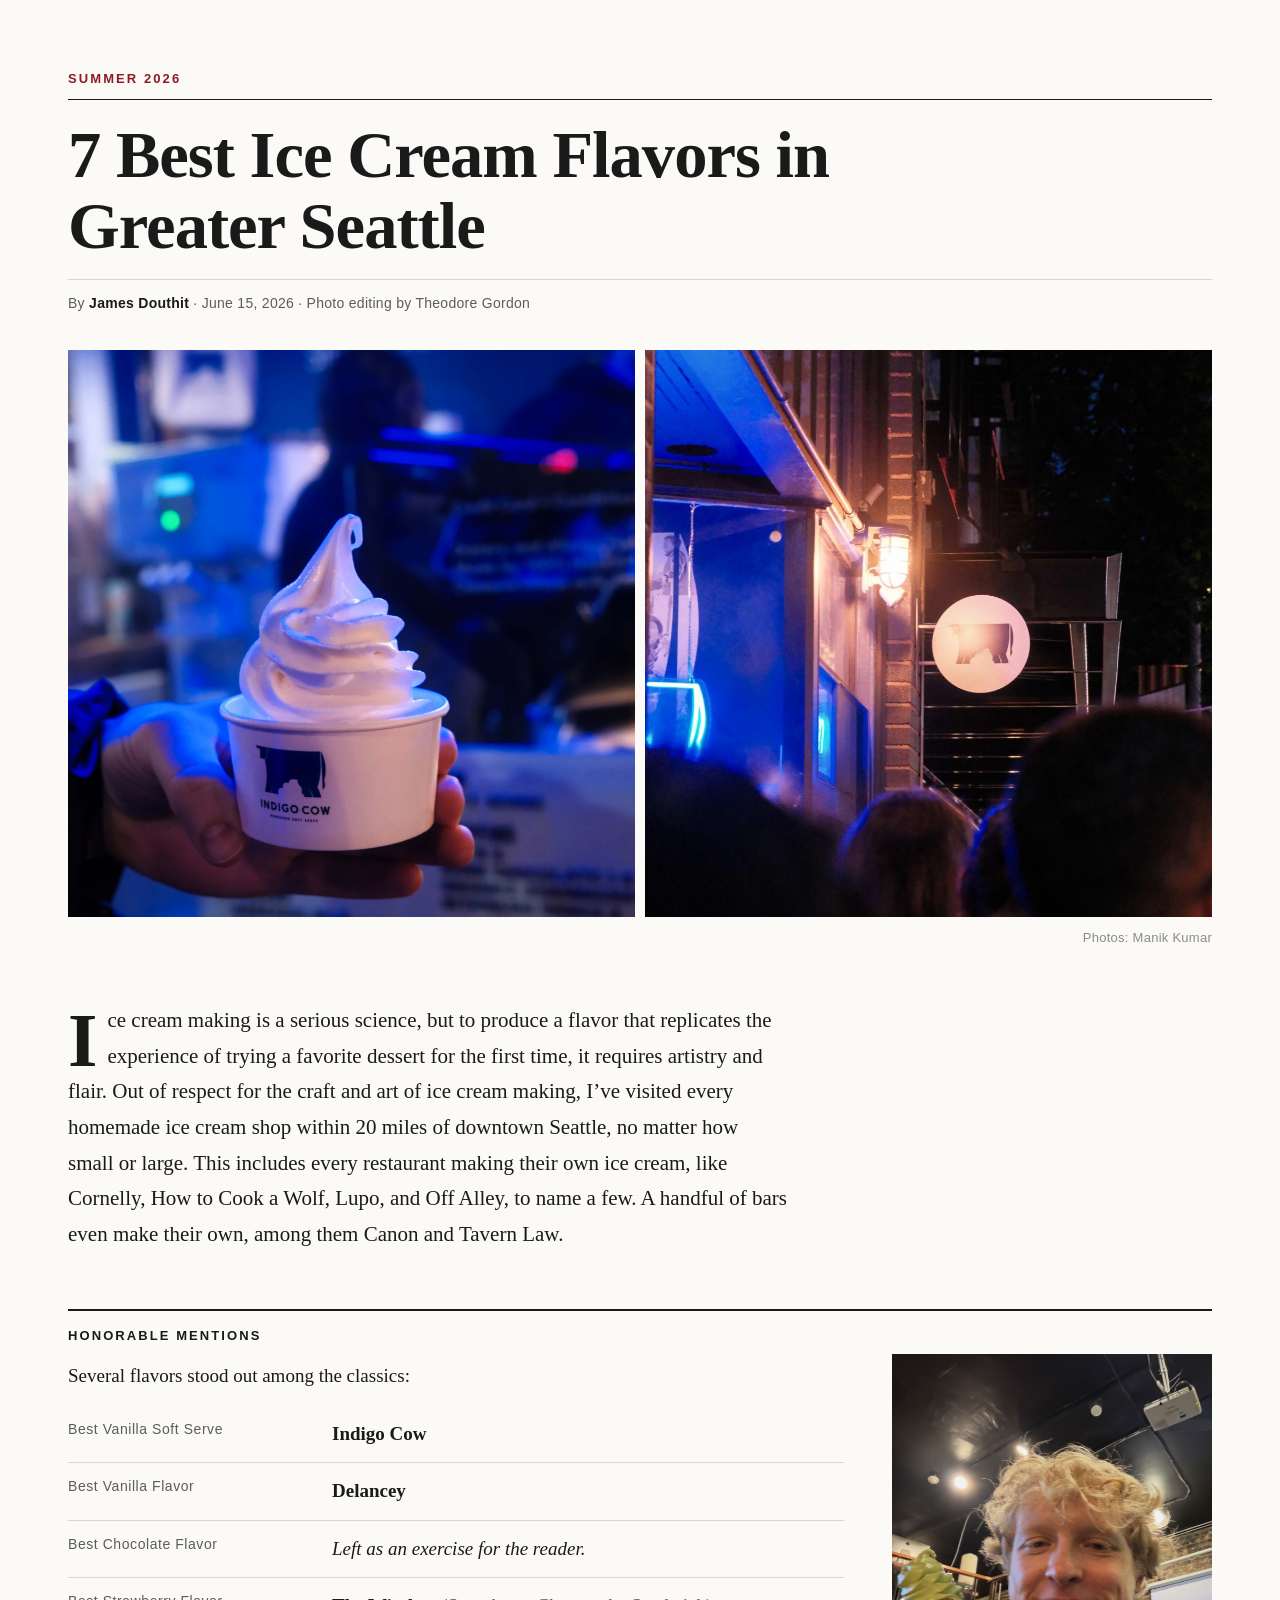
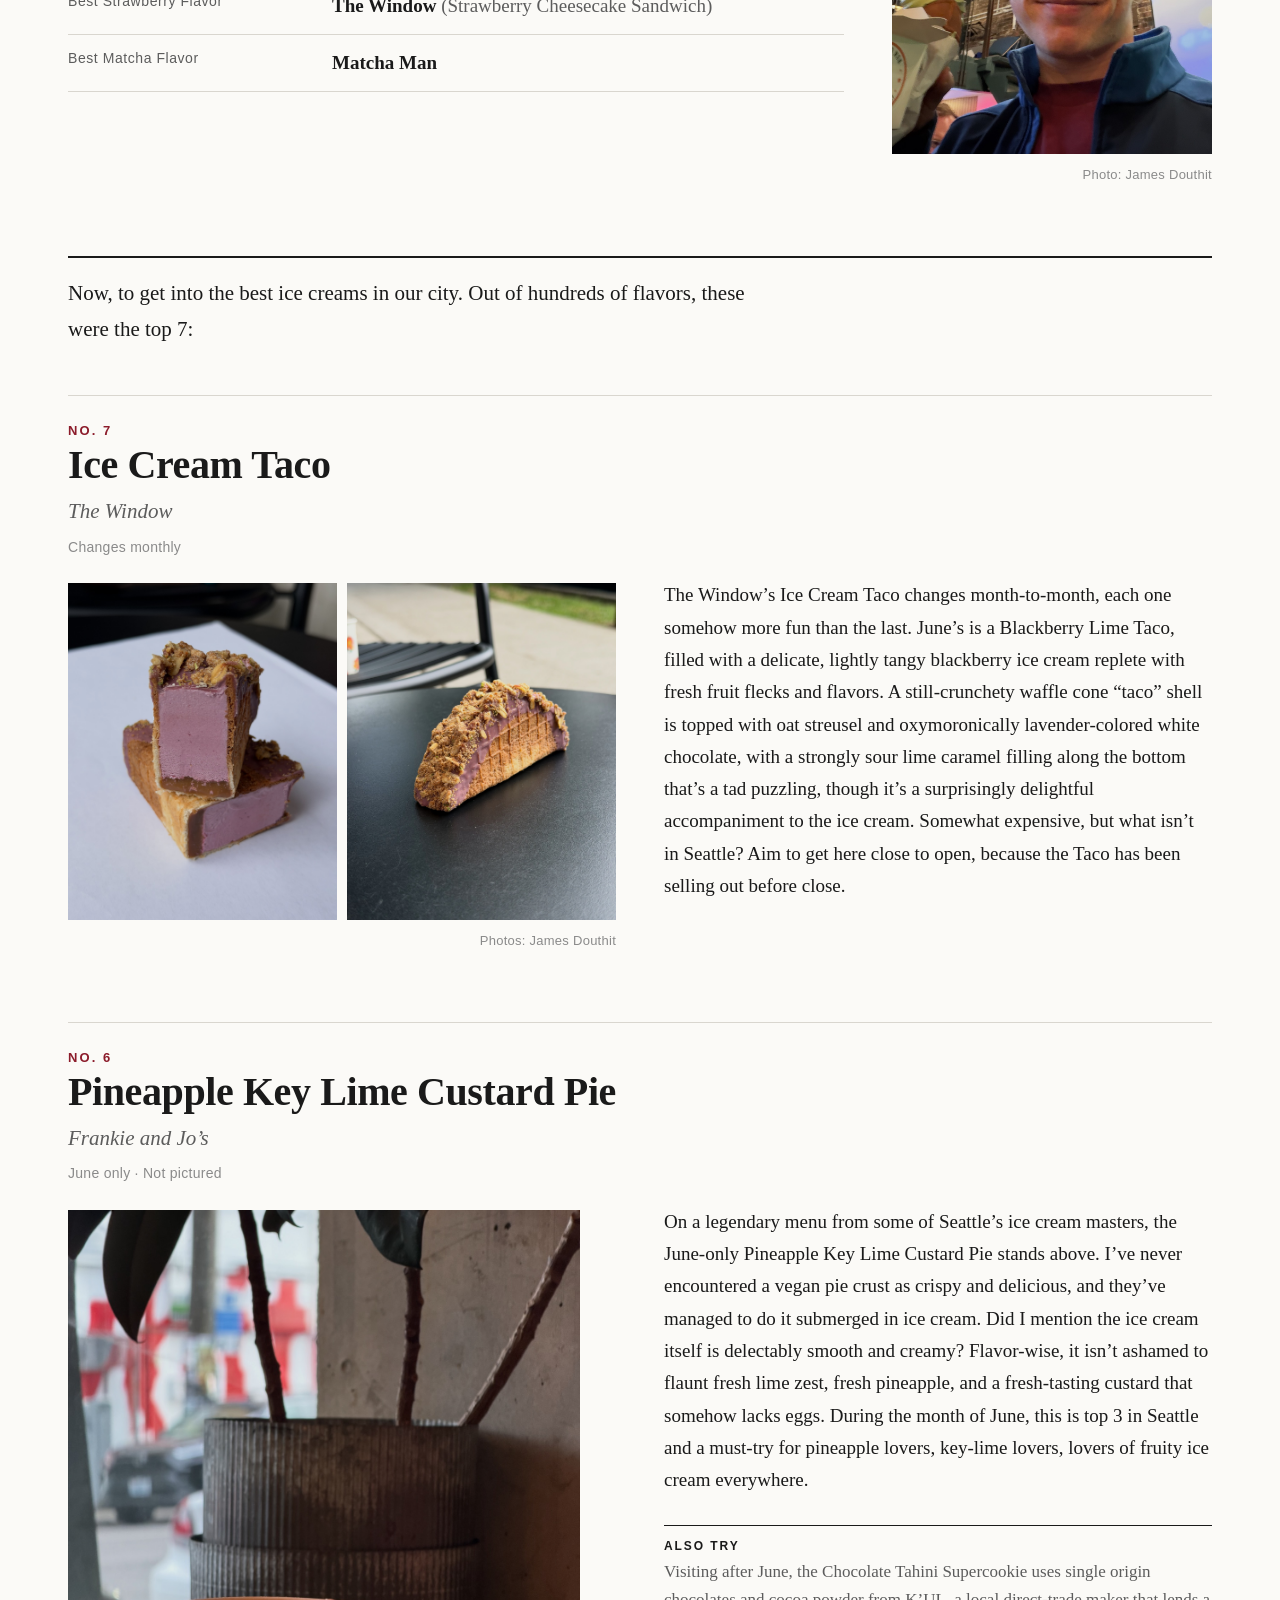
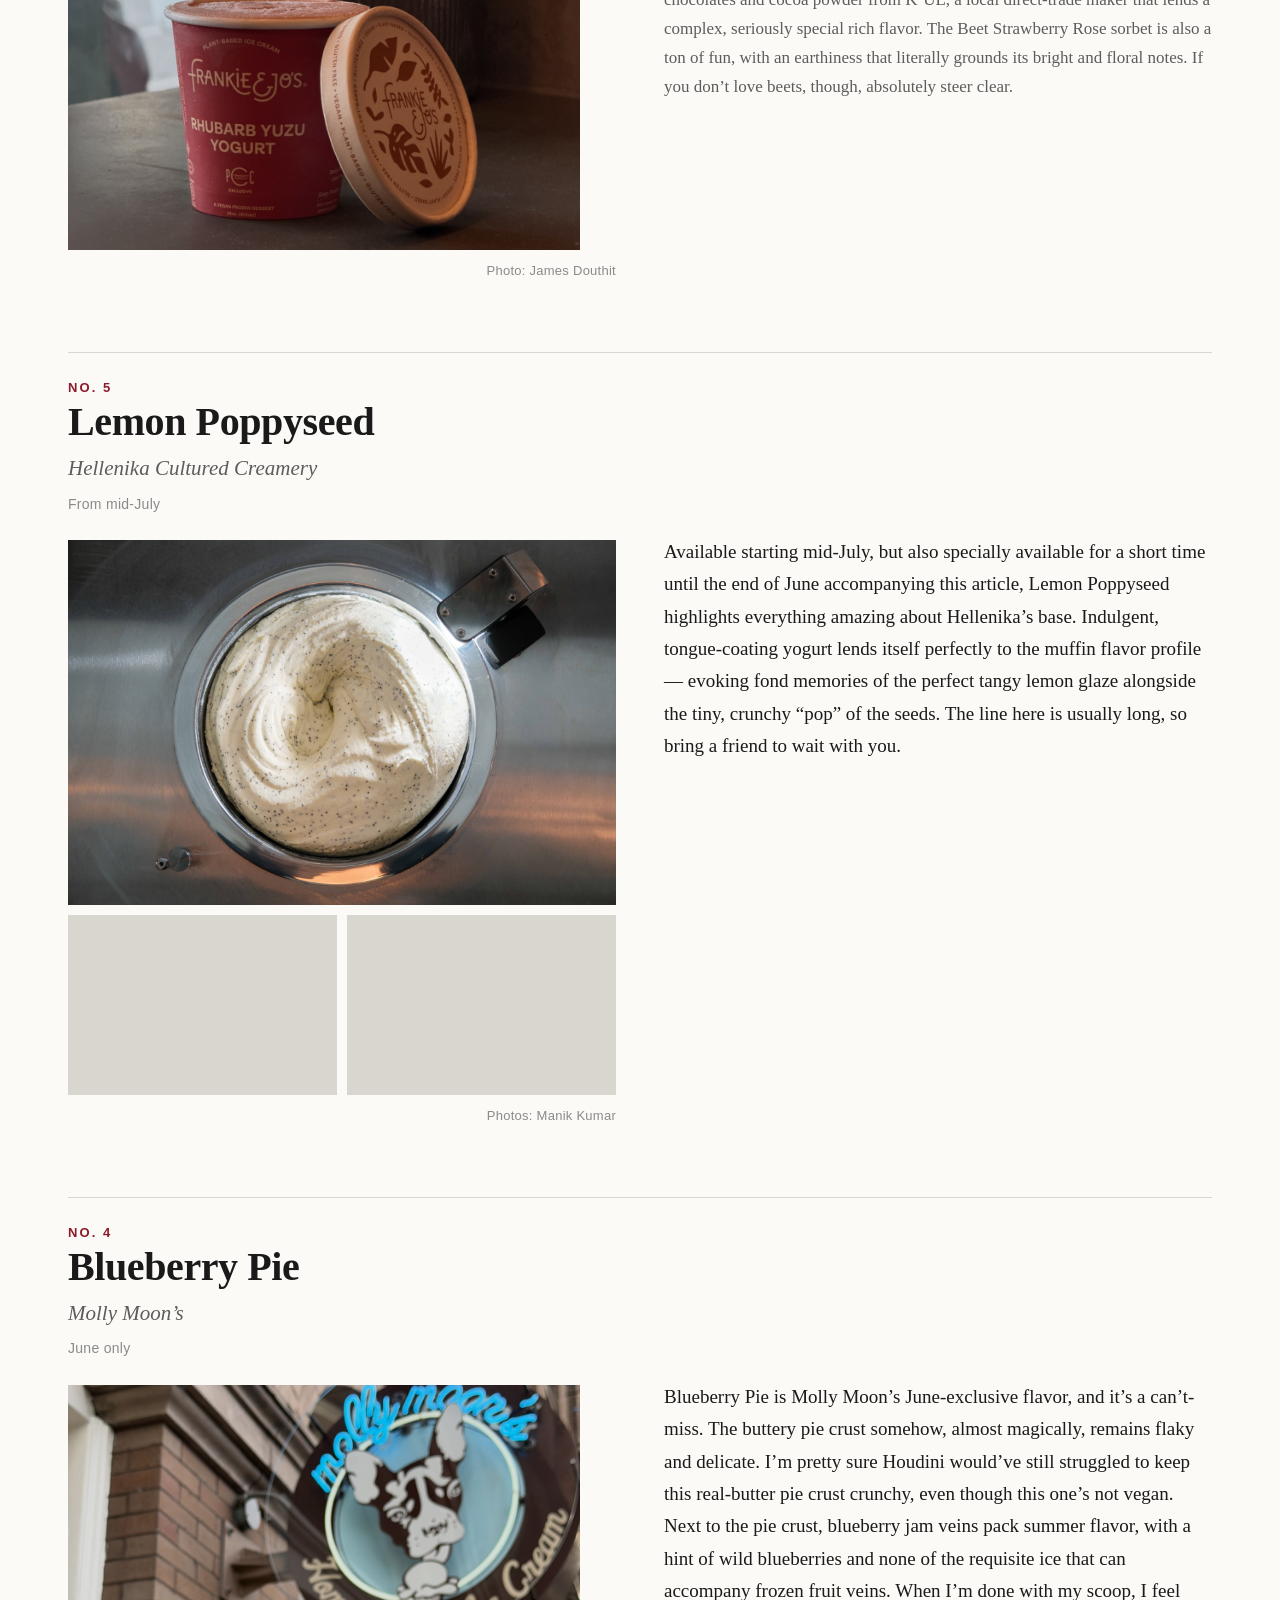
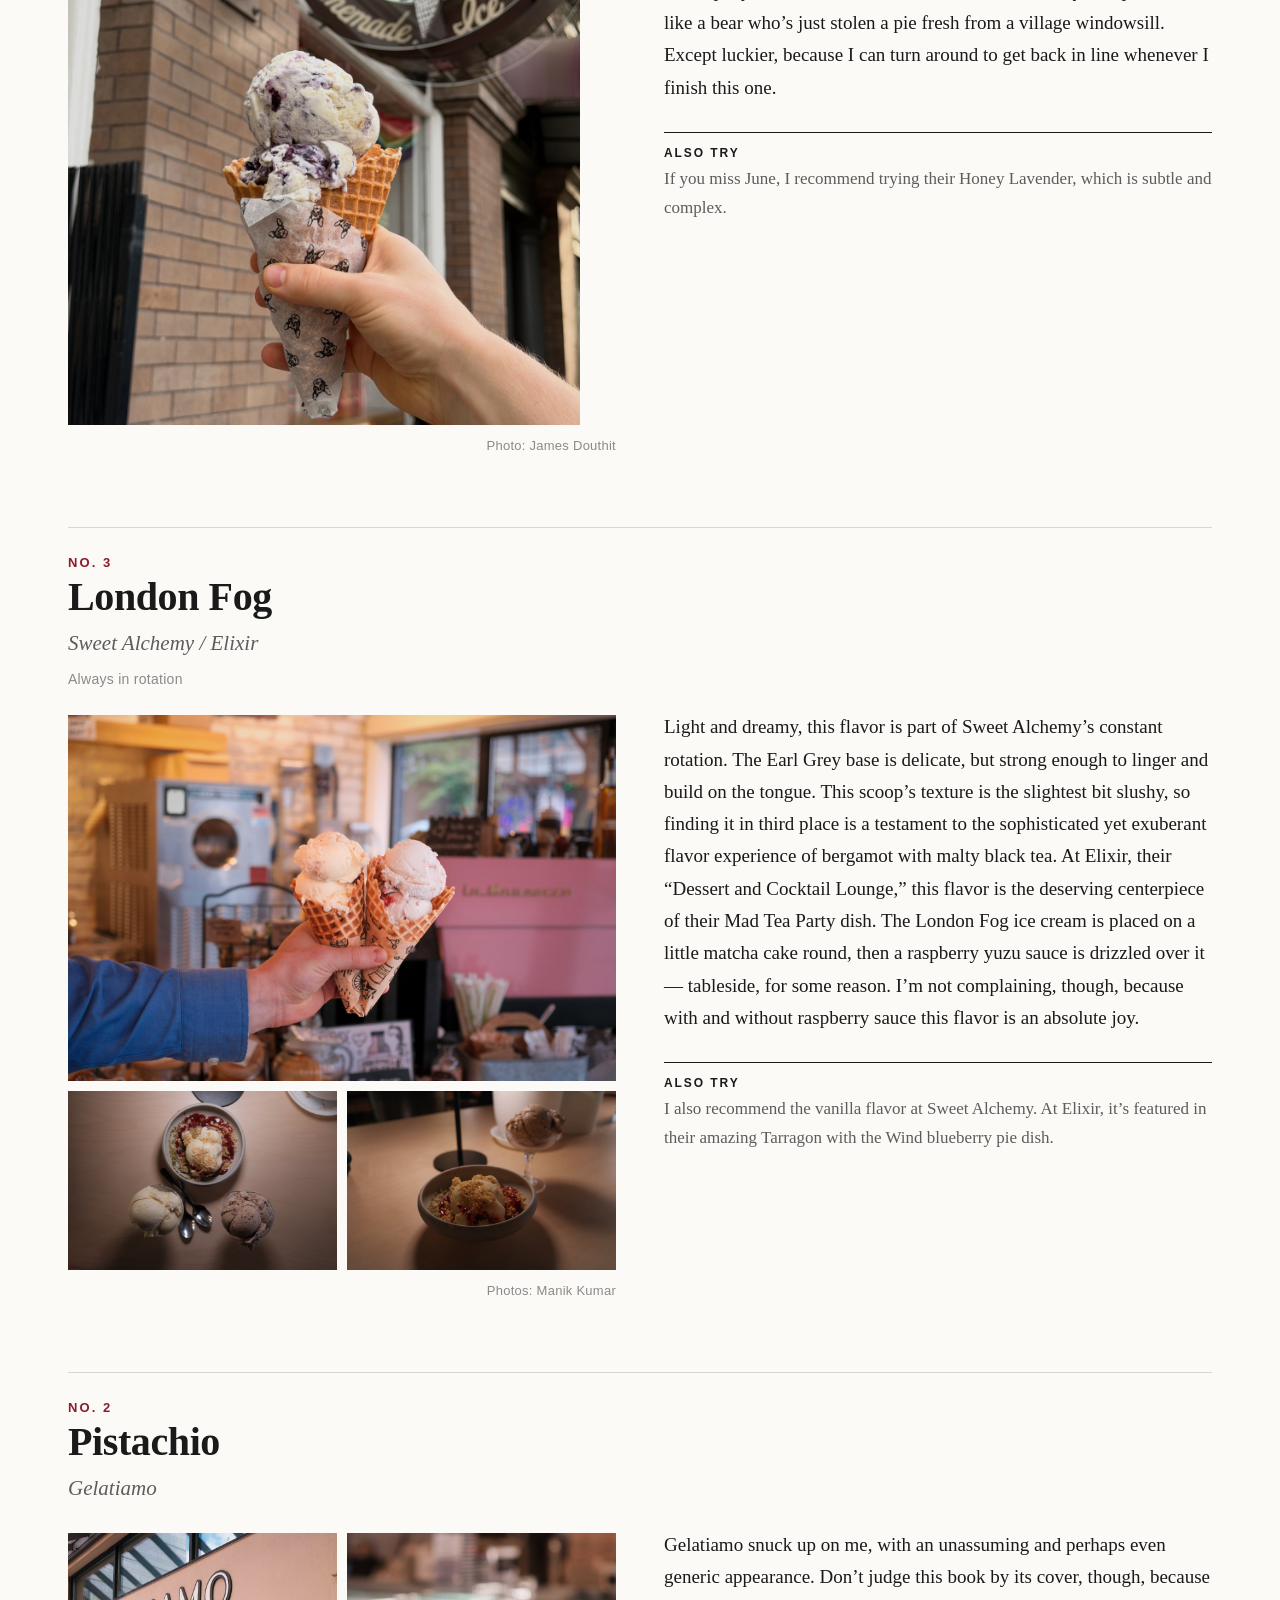
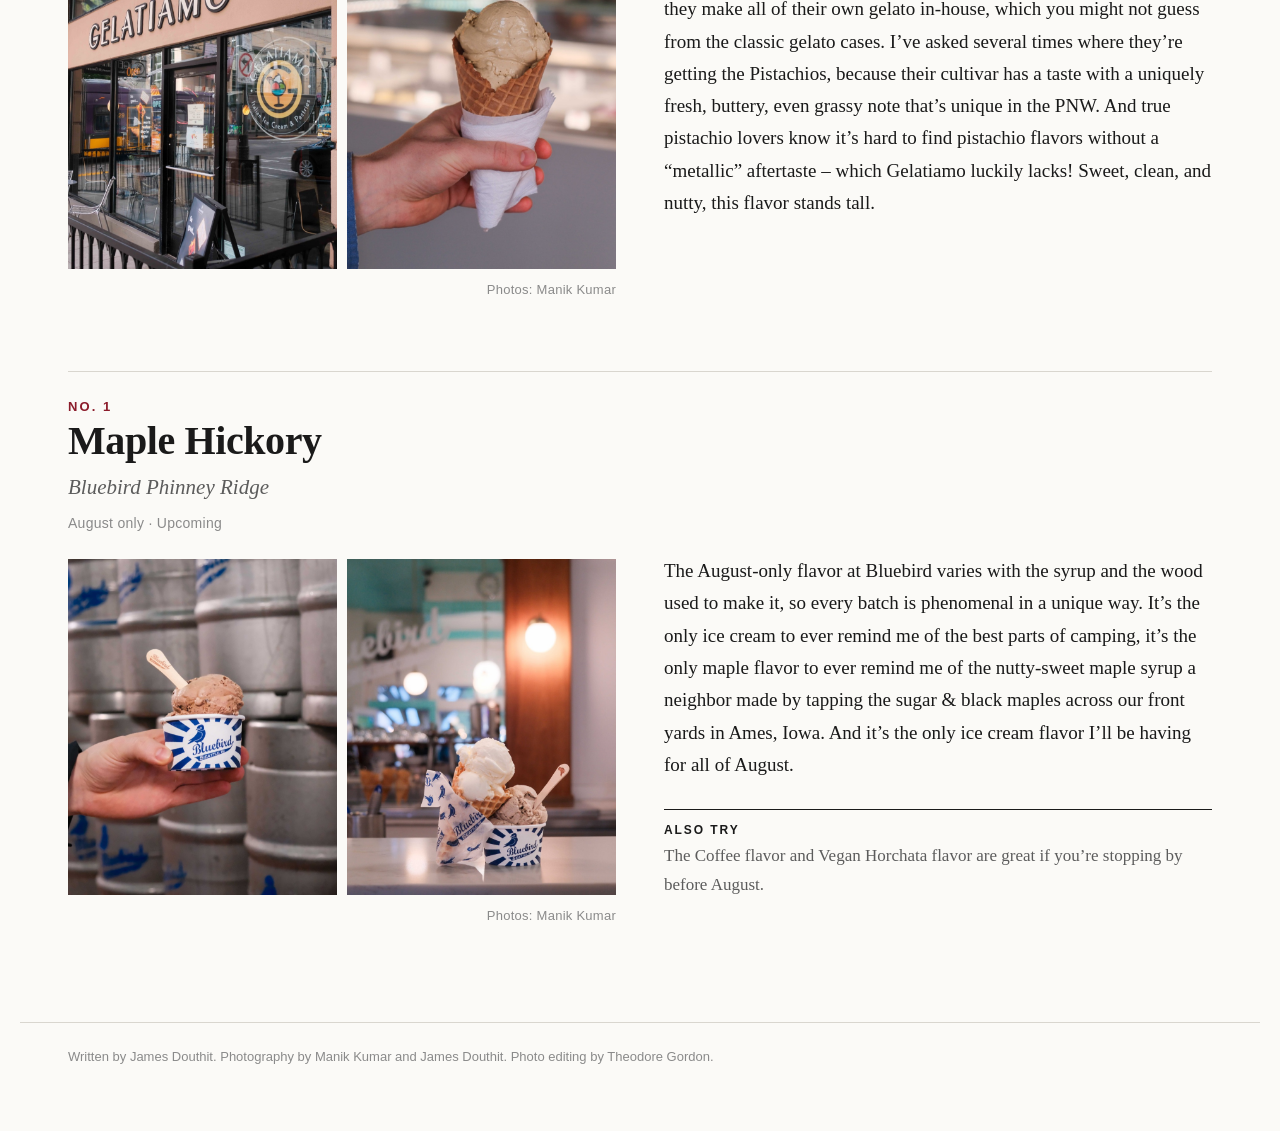
==== commit 6fe05ab3: "some changes" ====
--- a/icecream/index.html
+++ b/icecream/index.html
@@ -8,126 +8,107 @@
   <link rel="stylesheet" href="/icecream/icecream.css">
 </head>
 <body>
-  <a class="back" href="/">← James Douthit</a>
   <header class="masthead">
-    <div class="masthead-inner">
-      <p class="kicker">Summer 2026 · June 15, 2026</p>
-      <h1><span class="h1-num">7</span> Best Ice Cream Flavors <em>in Greater Seattle</em></h1>
-      <p class="byline">By James Douthit · Photo editing Theodore Gordon</p>
-    </div>
-    <figure class="gallery hero"><div class="ph"><img src="img/indigo-cow-2-800.jpg" srcset="img/indigo-cow-2-800.jpg 800w, img/indigo-cow-2.jpg 1600w" sizes="(max-width: 900px) 100vw, 900px" width="1066" height="1600" loading="eager" decoding="async" alt="A vanilla soft serve held up at Indigo Cow"></div><div class="ph"><img src="img/indigo-cow-1-800.jpg" srcset="img/indigo-cow-1-800.jpg 800w, img/indigo-cow-1.jpg 1600w" sizes="(max-width: 900px) 100vw, 900px" width="1066" height="1600" loading="lazy" decoding="async" alt="The glowing Indigo Cow sign at night"></div><figcaption>Photos: Manik Kumar</figcaption></figure>
+    <p class="kicker">Summer 2026</p>
+    <h1>7 Best Ice Cream Flavors in Greater Seattle</h1>
+    <p class="byline">By <span>James Douthit</span> · June 15, 2026 · Photo editing by Theodore Gordon</p>
+    <figure class="gallery hero"><div class="ph"><img src="img/indigo-cow-2-800.jpg" srcset="img/indigo-cow-2-800.jpg 800w, img/indigo-cow-2.jpg 1600w" sizes="(max-width: 900px) 100vw, 900px" width="1066" height="1600" loading="eager" decoding="async" alt="A vanilla soft serve held up at Indigo Cow"></div><div class="ph"><img src="img/indigo-cow-1-800.jpg" srcset="img/indigo-cow-1-800.jpg 800w, img/indigo-cow-1.jpg 1600w" sizes="(max-width: 900px) 100vw, 900px" width="1066" height="1600" loading="lazy" decoding="async" alt="The Indigo Cow sign at night"></div><figcaption>Photos: Manik Kumar</figcaption></figure>
   </header>
 
   <main class="article">
     <p class="lede">Ice cream making is a serious science, but to produce a flavor that replicates the experience of trying a favorite dessert for the first time, it requires artistry and flair. Out of respect for the craft and art of ice cream making, I’ve visited every homemade ice cream shop within 20 miles of downtown Seattle, no matter how small or large. This includes every restaurant making their own ice cream, like Cornelly, How to Cook a Wolf, Lupo, and Off Alley, to name a few. A handful of bars even make their own, among them Canon and Tavern Law.</p>
 
-    <section class="classics" aria-labelledby="classics-h">
-      <h2 id="classics-h">Several flavors stood out among the classics</h2>
-      <ul class="mentions">
-        <li><span class="m-cat">Best Vanilla Soft Serve</span><span class="m-shop">Indigo Cow</span></li>
-        <li><span class="m-cat">Best Vanilla Flavor</span><span class="m-shop">Delancey</span></li>
-        <li><span class="m-cat">Best Chocolate Flavor</span><span class="m-shop m-joke">Left as an exercise for the reader</span></li>
-        <li><span class="m-cat">Best Strawberry Flavor</span><span class="m-shop">The Window <small>Strawberry Cheesecake Sandwich</small></span></li>
-        <li><span class="m-cat">Best Matcha Flavor</span><span class="m-shop">Matcha Man</span></li>
-      </ul>
-      <p class="mentions-note">Honorable mentions</p>
-      <figure class="gallery single small"><div class="ph"><img src="img/matcha-man-800.jpg" srcset="img/matcha-man-800.jpg 800w, img/matcha-man.jpg 1600w" sizes="(max-width: 900px) 100vw, 900px" width="1200" height="1600" loading="lazy" decoding="async" alt="A visit to Matcha Man"></div><figcaption>Photo: James Douthit</figcaption></figure>
+    <section class="classics">
+      <h2>Honorable mentions</h2>
+      <p>Several flavors stood out among the classics:</p>
+      <dl class="mentions">
+        <div><dt>Best Vanilla Soft Serve</dt><dd>Indigo Cow</dd></div>
+        <div><dt>Best Vanilla Flavor</dt><dd>Delancey</dd></div>
+        <div><dt>Best Chocolate Flavor</dt><dd><em>Left as an exercise for the reader.</em></dd></div>
+        <div><dt>Best Strawberry Flavor</dt><dd>The Window <span class="dd-note">(Strawberry Cheesecake Sandwich)</span></dd></div>
+        <div><dt>Best Matcha Flavor</dt><dd>Matcha Man</dd></div>
+      </dl>
+      <figure class="gallery single small"><div class="ph"><img src="img/matcha-man-800.jpg" srcset="img/matcha-man-800.jpg 800w, img/matcha-man.jpg 1600w" sizes="(max-width: 900px) 100vw, 900px" width="1200" height="1600" loading="lazy" decoding="async" alt="At Matcha Man"></div><figcaption>Photo: James Douthit</figcaption></figure>
     </section>
 
-    <section class="countdown" aria-labelledby="top-h">
-      <h2 id="top-h">Now, to get into the best ice creams in our city. Out of hundreds of flavors, these were the top 7:</h2>
-      <nav class="toc" aria-label="The top 7"><ol><li><a href="#no-7"><span class="toc-n">7</span><span class="toc-f">Ice Cream Taco</span><span class="toc-s">The Window</span></a></li><li><a href="#no-6"><span class="toc-n">6</span><span class="toc-f">Pineapple Key Lime Custard Pie</span><span class="toc-s">Frankie and Jo’s</span></a></li><li><a href="#no-5"><span class="toc-n">5</span><span class="toc-f">Lemon Poppyseed</span><span class="toc-s">Hellenika Cultured Creamery</span></a></li><li><a href="#no-4"><span class="toc-n">4</span><span class="toc-f">Blueberry Pie</span><span class="toc-s">Molly Moon’s</span></a></li><li><a href="#no-3"><span class="toc-n">3</span><span class="toc-f">London Fog</span><span class="toc-s">Sweet Alchemy / Elixir</span></a></li><li><a href="#no-2"><span class="toc-n">2</span><span class="toc-f">Pistachio</span><span class="toc-s">Gelatiamo</span></a></li><li><a href="#no-1"><span class="toc-n">1</span><span class="toc-f">Maple Hickory</span><span class="toc-s">Bluebird Phinney Ridge</span></a></li></ol></nav>
+    <section class="countdown">
+      <p class="bridge">Now, to get into the best ice creams in our city. Out of hundreds of flavors, these were the top 7:</p>
       
-      <article class="pick" id="no-7">
+      <article class="pick">
         <header class="pick-head">
-          <span class="rank" aria-hidden="true">7</span>
-          <div class="pick-title">
-            <p class="shop">The Window</p>
-            <h3><span class="sr">Number 7: </span>Ice Cream Taco</h3>
-            <div class="chips"><span class="chip">Changes monthly</span></div>
-          </div>
+          <p class="rank">No. 7</p>
+          <h3>Ice Cream Taco</h3>
+          <p class="shop">The Window</p>
+          <p class="when">Changes monthly</p>
         </header>
         <figure class="gallery pair"><div class="ph"><img src="img/the-window-taco-1-800.jpg" srcset="img/the-window-taco-1-800.jpg 800w, img/the-window-taco-1.jpg 1600w" sizes="(max-width: 900px) 100vw, 900px" width="1200" height="1600" loading="lazy" decoding="async" alt="A Blackberry Lime ice cream taco cut in half"></div><div class="ph"><img src="img/the-window-taco-2-800.jpg" srcset="img/the-window-taco-2-800.jpg 800w, img/the-window-taco-2.jpg 1600w" sizes="(max-width: 900px) 100vw, 900px" width="1200" height="1600" loading="lazy" decoding="async" alt="A whole Blackberry Lime ice cream taco topped with oat streusel"></div><figcaption>Photos: James Douthit</figcaption></figure>
         <div class="copy"><p>The Window’s Ice Cream Taco changes month-to-month, each one somehow more fun than the last. June’s is a Blackberry Lime Taco, filled with a delicate, lightly tangy blackberry ice cream replete with fresh fruit flecks and flavors. A still-crunchety waffle cone “taco” shell is topped with oat streusel and oxymoronically lavender-colored white chocolate, with a strongly sour lime caramel filling along the bottom that’s a tad puzzling, though it’s a surprisingly delightful accompaniment to the ice cream. Somewhat expensive, but what isn’t in Seattle? Aim to get here close to open, because the Taco has been selling out before close.</p></div>
       </article>
-      <article class="pick" id="no-6">
+      <article class="pick">
         <header class="pick-head">
-          <span class="rank" aria-hidden="true">6</span>
-          <div class="pick-title">
-            <p class="shop">Frankie and Jo’s</p>
-            <h3><span class="sr">Number 6: </span>Pineapple Key Lime Custard Pie</h3>
-            <div class="chips"><span class="chip">June only</span><span class="chip ghost">Not pictured</span></div>
-          </div>
+          <p class="rank">No. 6</p>
+          <h3>Pineapple Key Lime Custard Pie</h3>
+          <p class="shop">Frankie and Jo’s</p>
+          <p class="when">June only · Not pictured</p>
         </header>
         <figure class="gallery single"><div class="ph"><img src="img/frankie-and-jos-800.jpg" srcset="img/frankie-and-jos-800.jpg 800w, img/frankie-and-jos.jpg 1600w" sizes="(max-width: 900px) 100vw, 900px" width="1200" height="1600" loading="lazy" decoding="async" alt="A Frankie and Jo’s Rhubarb Yuzu Yogurt pint"></div><figcaption>Photo: James Douthit</figcaption></figure>
-        <div class="copy"><p>On a legendary menu from some of Seattle’s ice cream masters, the June-only Pineapple Key Lime Custard Pie stands above. I’ve never encountered a vegan pie crust as crispy and delicious, and they’ve managed to do it submerged in ice cream. Did I mention the ice cream itself is delectably smooth and creamy? Flavor-wise, it isn’t ashamed to flaunt fresh lime zest, fresh pineapple, and a fresh-tasting custard that somehow lacks eggs. During the month of June, this is top 3 in Seattle and a must-try for pineapple lovers, key-lime lovers, lovers of fruity ice cream everywhere.</p><aside class="also"><span class="also-label">Also try</span><p>Visiting after June, the Chocolate Tahini Supercookie uses single origin chocolates and cocoa powder from K’UL, a local direct-trade maker that lends a complex, seriously special rich flavor. The Beet Strawberry Rose sorbet is also a ton of fun, with an earthiness that literally grounds its bright and floral notes. If you don’t love beets, though, absolutely steer clear.</p></aside></div>
+        <div class="copy"><p>On a legendary menu from some of Seattle’s ice cream masters, the June-only Pineapple Key Lime Custard Pie stands above. I’ve never encountered a vegan pie crust as crispy and delicious, and they’ve managed to do it submerged in ice cream. Did I mention the ice cream itself is delectably smooth and creamy? Flavor-wise, it isn’t ashamed to flaunt fresh lime zest, fresh pineapple, and a fresh-tasting custard that somehow lacks eggs. During the month of June, this is top 3 in Seattle and a must-try for pineapple lovers, key-lime lovers, lovers of fruity ice cream everywhere.</p><aside class="also"><h4>Also try</h4><p>Visiting after June, the Chocolate Tahini Supercookie uses single origin chocolates and cocoa powder from K’UL, a local direct-trade maker that lends a complex, seriously special rich flavor. The Beet Strawberry Rose sorbet is also a ton of fun, with an earthiness that literally grounds its bright and floral notes. If you don’t love beets, though, absolutely steer clear.</p></aside></div>
       </article>
-      <article class="pick" id="no-5">
+      <article class="pick">
         <header class="pick-head">
-          <span class="rank" aria-hidden="true">5</span>
-          <div class="pick-title">
-            <p class="shop">Hellenika Cultured Creamery</p>
-            <h3><span class="sr">Number 5: </span>Lemon Poppyseed</h3>
-            <div class="chips"><span class="chip">From mid-July</span></div>
-          </div>
+          <p class="rank">No. 5</p>
+          <h3>Lemon Poppyseed</h3>
+          <p class="shop">Hellenika Cultured Creamery</p>
+          <p class="when">From mid-July</p>
         </header>
         <figure class="gallery feature"><div class="ph"><img src="img/hellenika-1-800.jpg" srcset="img/hellenika-1-800.jpg 800w, img/hellenika-1.jpg 1600w" sizes="(max-width: 900px) 100vw, 900px" width="1600" height="1066" loading="lazy" decoding="async" alt="Ice cream churning in a machine at Hellenika"></div><div class="ph"><img src="img/hellenika-2-800.jpg" srcset="img/hellenika-2-800.jpg 800w, img/hellenika-2.jpg 1600w" sizes="(max-width: 900px) 100vw, 900px" width="1600" height="1066" loading="lazy" decoding="async" alt="A cone held up outside Hellenika"></div><div class="ph"><img src="img/hellenika-3-800.jpg" srcset="img/hellenika-3-800.jpg 800w, img/hellenika-3.jpg 1600w" sizes="(max-width: 900px) 100vw, 900px" width="1600" height="1066" loading="lazy" decoding="async" alt="A customer at the Hellenika freezer case"></div><figcaption>Photos: Manik Kumar</figcaption></figure>
         <div class="copy"><p>Available starting mid-July, but also specially available for a short time until the end of June accompanying this article, Lemon Poppyseed highlights everything amazing about Hellenika’s base. Indulgent, tongue-coating yogurt lends itself perfectly to the muffin flavor profile — evoking fond memories of the perfect tangy lemon glaze alongside the tiny, crunchy “pop” of the seeds. The line here is usually long, so bring a friend to wait with you.</p></div>
       </article>
-      <article class="pick" id="no-4">
+      <article class="pick">
         <header class="pick-head">
-          <span class="rank" aria-hidden="true">4</span>
-          <div class="pick-title">
-            <p class="shop">Molly Moon’s</p>
-            <h3><span class="sr">Number 4: </span>Blueberry Pie</h3>
-            <div class="chips"><span class="chip">June only</span></div>
-          </div>
+          <p class="rank">No. 4</p>
+          <h3>Blueberry Pie</h3>
+          <p class="shop">Molly Moon’s</p>
+          <p class="when">June only</p>
         </header>
         <figure class="gallery single"><div class="ph"><img src="img/molly-moons-800.jpg" srcset="img/molly-moons-800.jpg 800w, img/molly-moons.jpg 1600w" sizes="(max-width: 900px) 100vw, 900px" width="1200" height="1600" loading="lazy" decoding="async" alt="A double scoop of Blueberry Pie under the Molly Moon’s sign"></div><figcaption>Photo: James Douthit</figcaption></figure>
-        <div class="copy"><p>Blueberry Pie is Molly Moon’s June-exclusive flavor, and it’s a can’t-miss. The buttery pie crust somehow, almost magically, remains flaky and delicate. I’m pretty sure Houdini would’ve still struggled to keep this real-butter pie crust crunchy, even though this one’s not vegan. Next to the pie crust, blueberry jam veins pack summer flavor, with a hint of wild blueberries and none of the requisite ice that can accompany frozen fruit veins. When I’m done with my scoop, I feel like a bear who’s just stolen a pie fresh from a village windowsill. Except luckier, because I can turn around to get back in line whenever I finish this one.</p><aside class="also"><span class="also-label">Also try</span><p>If you miss June, I recommend trying their Honey Lavender, which is subtle and complex.</p></aside></div>
+        <div class="copy"><p>Blueberry Pie is Molly Moon’s June-exclusive flavor, and it’s a can’t-miss. The buttery pie crust somehow, almost magically, remains flaky and delicate. I’m pretty sure Houdini would’ve still struggled to keep this real-butter pie crust crunchy, even though this one’s not vegan. Next to the pie crust, blueberry jam veins pack summer flavor, with a hint of wild blueberries and none of the requisite ice that can accompany frozen fruit veins. When I’m done with my scoop, I feel like a bear who’s just stolen a pie fresh from a village windowsill. Except luckier, because I can turn around to get back in line whenever I finish this one.</p><aside class="also"><h4>Also try</h4><p>If you miss June, I recommend trying their Honey Lavender, which is subtle and complex.</p></aside></div>
       </article>
-      <article class="pick" id="no-3">
+      <article class="pick">
         <header class="pick-head">
-          <span class="rank" aria-hidden="true">3</span>
-          <div class="pick-title">
-            <p class="shop">Sweet Alchemy / Elixir</p>
-            <h3><span class="sr">Number 3: </span>London Fog</h3>
-            <div class="chips"><span class="chip">Always in rotation</span></div>
-          </div>
+          <p class="rank">No. 3</p>
+          <h3>London Fog</h3>
+          <p class="shop">Sweet Alchemy / Elixir</p>
+          <p class="when">Always in rotation</p>
         </header>
         <figure class="gallery feature"><div class="ph"><img src="img/sweet-alchemy-1-800.jpg" srcset="img/sweet-alchemy-1-800.jpg 800w, img/sweet-alchemy-1.jpg 1600w" sizes="(max-width: 900px) 100vw, 900px" width="1600" height="1066" loading="lazy" decoding="async" alt="Two cones of London Fog held up inside Sweet Alchemy"></div><div class="ph"><img src="img/sweet-alchemy-2-800.jpg" srcset="img/sweet-alchemy-2-800.jpg 800w, img/sweet-alchemy-2.jpg 1600w" sizes="(max-width: 900px) 100vw, 900px" width="1600" height="1066" loading="lazy" decoding="async" alt="Elixir’s Mad Tea Party dish from above"></div><div class="ph"><img src="img/sweet-alchemy-3-800.jpg" srcset="img/sweet-alchemy-3-800.jpg 800w, img/sweet-alchemy-3.jpg 1600w" sizes="(max-width: 900px) 100vw, 900px" width="1600" height="1066" loading="lazy" decoding="async" alt="The Mad Tea Party dish on a table at Elixir"></div><figcaption>Photos: Manik Kumar</figcaption></figure>
-        <div class="copy"><p>Light and dreamy, this flavor is part of Sweet Alchemy’s constant rotation. The Earl Grey base is delicate, but strong enough to linger and build on the tongue. This scoop’s texture is the slightest bit slushy, so finding it in third place is a testament to the sophisticated yet exuberant flavor experience of bergamot with malty black tea. At Elixir, their “Dessert and Cocktail Lounge,” this flavor is the deserving centerpiece of their Mad Tea Party dish. The London Fog ice cream is placed on a little matcha cake round, then a raspberry yuzu sauce is drizzled over it — tableside, for some reason. I’m not complaining, though, because with and without raspberry sauce this flavor is an absolute joy.</p><aside class="also"><span class="also-label">Also try</span><p>I also recommend the vanilla flavor at Sweet Alchemy. At Elixir, it’s featured in their amazing Tarragon with the Wind blueberry pie dish.</p></aside></div>
+        <div class="copy"><p>Light and dreamy, this flavor is part of Sweet Alchemy’s constant rotation. The Earl Grey base is delicate, but strong enough to linger and build on the tongue. This scoop’s texture is the slightest bit slushy, so finding it in third place is a testament to the sophisticated yet exuberant flavor experience of bergamot with malty black tea. At Elixir, their “Dessert and Cocktail Lounge,” this flavor is the deserving centerpiece of their Mad Tea Party dish. The London Fog ice cream is placed on a little matcha cake round, then a raspberry yuzu sauce is drizzled over it — tableside, for some reason. I’m not complaining, though, because with and without raspberry sauce this flavor is an absolute joy.</p><aside class="also"><h4>Also try</h4><p>I also recommend the vanilla flavor at Sweet Alchemy. At Elixir, it’s featured in their amazing Tarragon with the Wind blueberry pie dish.</p></aside></div>
       </article>
-      <article class="pick" id="no-2">
+      <article class="pick">
         <header class="pick-head">
-          <span class="rank" aria-hidden="true">2</span>
-          <div class="pick-title">
-            <p class="shop">Gelatiamo</p>
-            <h3><span class="sr">Number 2: </span>Pistachio</h3>
-            <div class="chips"></div>
-          </div>
+          <p class="rank">No. 2</p>
+          <h3>Pistachio</h3>
+          <p class="shop">Gelatiamo</p>
+          
         </header>
         <figure class="gallery pair"><div class="ph"><img src="img/gelatiamo-1-800.jpg" srcset="img/gelatiamo-1-800.jpg 800w, img/gelatiamo-1.jpg 1600w" sizes="(max-width: 900px) 100vw, 900px" width="1600" height="1066" loading="lazy" decoding="async" alt="The Gelatiamo storefront"></div><div class="ph"><img src="img/gelatiamo-2-800.jpg" srcset="img/gelatiamo-2-800.jpg 800w, img/gelatiamo-2.jpg 1600w" sizes="(max-width: 900px) 100vw, 900px" width="1600" height="1066" loading="lazy" decoding="async" alt="A cone of pistachio gelato at the Gelatiamo case"></div><figcaption>Photos: Manik Kumar</figcaption></figure>
         <div class="copy"><p>Gelatiamo snuck up on me, with an unassuming and perhaps even generic appearance. Don’t judge this book by its cover, though, because they make all of their own gelato in-house, which you might not guess from the classic gelato cases. I’ve asked several times where they’re getting the Pistachios, because their cultivar has a taste with a uniquely fresh, buttery, even grassy note that’s unique in the PNW. And true pistachio lovers know it’s hard to find pistachio flavors without a “metallic” aftertaste – which Gelatiamo luckily lacks! Sweet, clean, and nutty, this flavor stands tall.</p></div>
       </article>
-      <article class="pick winner" id="no-1">
+      <article class="pick">
         <header class="pick-head">
-          <span class="rank" aria-hidden="true">1</span>
-          <div class="pick-title">
-            <p class="shop">Bluebird Phinney Ridge</p>
-            <h3><span class="sr">Number 1: </span>Maple Hickory</h3>
-            <div class="chips"><span class="chip">August only</span><span class="chip ghost">Upcoming</span></div>
-          </div>
+          <p class="rank">No. 1</p>
+          <h3>Maple Hickory</h3>
+          <p class="shop">Bluebird Phinney Ridge</p>
+          <p class="when">August only · Upcoming</p>
         </header>
         <figure class="gallery pair"><div class="ph"><img src="img/bluebird-1-800.jpg" srcset="img/bluebird-1-800.jpg 800w, img/bluebird-1.jpg 1600w" sizes="(max-width: 900px) 100vw, 900px" width="1600" height="1066" loading="lazy" decoding="async" alt="A cup of Bluebird ice cream held in front of steel tanks"></div><div class="ph"><img src="img/bluebird-2-800.jpg" srcset="img/bluebird-2-800.jpg 800w, img/bluebird-2.jpg 1600w" sizes="(max-width: 900px) 100vw, 900px" width="1600" height="1066" loading="lazy" decoding="async" alt="A waffle cone of scoops inside Bluebird"></div><figcaption>Photos: Manik Kumar</figcaption></figure>
-        <div class="copy"><p>The August-only flavor at Bluebird varies with the syrup and the wood used to make it, so every batch is phenomenal in a unique way. It’s the only ice cream to ever remind me of the best parts of camping, it’s the only maple flavor to ever remind me of the nutty-sweet maple syrup a neighbor made by tapping the sugar &amp; black maples across our front yards in Ames, Iowa. And it’s the only ice cream flavor I’ll be having for all of August.</p><aside class="also"><span class="also-label">Also try</span><p>The Coffee flavor and Vegan Horchata flavor are great if you’re stopping by before August.</p></aside></div>
+        <div class="copy"><p>The August-only flavor at Bluebird varies with the syrup and the wood used to make it, so every batch is phenomenal in a unique way. It’s the only ice cream to ever remind me of the best parts of camping, it’s the only maple flavor to ever remind me of the nutty-sweet maple syrup a neighbor made by tapping the sugar &amp; black maples across our front yards in Ames, Iowa. And it’s the only ice cream flavor I’ll be having for all of August.</p><aside class="also"><h4>Also try</h4><p>The Coffee flavor and Vegan Horchata flavor are great if you’re stopping by before August.</p></aside></div>
       </article>
     </section>
   </main>
 
   <footer class="colophon">
-    <p>Written by James Douthit. Photos by Manik Kumar and James Douthit. Photo editing by Theodore Gordon.</p>
-    <p><a href="/">jamesdouthit.com</a></p>
+    <p>Written by James Douthit. Photography by Manik Kumar and James Douthit. Photo editing by Theodore Gordon.</p>
   </footer>
 </body>
 </html>
--- a/icecream/icecream.css
+++ b/icecream/icecream.css
@@ -1,229 +1,194 @@
 :root {
-  --cream: #fbf4e8;
-  --paper: #fffaf2;
-  --ink: #2a1f1a;
-  --soft: #6e5a4e;
-  --rule: #e7d8c3;
-  --berry: #b8325a;
-  --pistachio: #8fae6b;
-  --blueberry: #4a5fa8;
-  --lemon: #f3d36b;
-  --maple: #b5702e;
+  --paper: #fbfaf7;
+  --ink: #1a1a1a;
+  --soft: #5c5c5c;
+  --faint: #8a8a8a;
+  --rule: #d9d6cf;
+  --accent: #8c1c2b;
   --serif: "Iowan Old Style", "Palatino Linotype", Palatino, "Book Antiqua", Georgia, serif;
-  --sans: "Avenir Next", Avenir, "Segoe UI", Helvetica, Arial, sans-serif;
+  --sans: "Helvetica Neue", Helvetica, Arial, sans-serif;
 }
 * { box-sizing: border-box; }
-html { scroll-behavior: smooth; }
-@media (prefers-reduced-motion: reduce) { html { scroll-behavior: auto; } }
 body {
   margin: 0;
-  background: var(--cream);
+  background: var(--paper);
   color: var(--ink);
   font-family: var(--serif);
-  font-size: 22px;
-  line-height: 1.65;
+  font-size: 19px;
+  line-height: 1.7;
   -webkit-font-smoothing: antialiased;
 }
 img { display: block; width: 100%; height: auto; }
-a { color: var(--berry); }
-.sr { position: absolute; width: 1px; height: 1px; overflow: hidden; clip: rect(0 0 0 0); white-space: nowrap; }
-
-.back {
-  position: absolute;
-  top: 22px;
-  left: 28px;
-  z-index: 2;
-  font: 600 18px/1 var(--sans);
-  letter-spacing: 0.04em;
-  color: var(--soft);
-  text-decoration: none;
-  background: rgba(255, 250, 242, 0.85);
-  padding: 10px 14px;
-  border-radius: 999px;
-}
-.back:hover { color: var(--berry); }
 
 .masthead {
-  background:
-    radial-gradient(1200px 500px at 15% -10%, rgba(184, 50, 90, 0.16), transparent 60%),
-    radial-gradient(900px 500px at 95% 10%, rgba(143, 174, 107, 0.22), transparent 60%),
-    radial-gradient(700px 400px at 60% 110%, rgba(243, 211, 107, 0.28), transparent 60%),
-    var(--paper);
-  border-bottom: 1px solid var(--rule);
-  padding: 110px 28px 64px;
+  max-width: 1240px;
+  margin: 0 auto;
+  padding: 72px 48px 0;
 }
-.masthead-inner { max-width: 1100px; margin: 0 auto 48px; }
 .kicker {
-  margin: 0 0 18px;
-  font: 700 17px/1 var(--sans);
-  letter-spacing: 0.22em;
+  margin: 0 0 20px;
+  padding-bottom: 14px;
+  border-bottom: 1px solid var(--ink);
+  font: 700 13px/1 var(--sans);
+  letter-spacing: 0.16em;
   text-transform: uppercase;
-  color: var(--berry);
+  color: var(--accent);
 }
 h1 {
-  margin: 0;
+  max-width: 980px;
+  margin: 0 0 18px;
   font-weight: 700;
-  font-size: clamp(54px, 8.6vw, 120px);
-  line-height: 0.98;
-  letter-spacing: -0.02em;
+  font-size: clamp(38px, 5.2vw, 68px);
+  line-height: 1.06;
+  letter-spacing: -0.015em;
 }
-h1 em { display: block; font-style: italic; font-weight: 400; color: var(--soft); }
-.h1-num { color: var(--berry); }
-.byline { margin: 26px 0 0; font: 500 20px/1.4 var(--sans); color: var(--soft); }
+.dek {
+  max-width: 820px;
+  margin: 0 0 22px;
+  font-size: 23px;
+  line-height: 1.45;
+  font-style: italic;
+  color: var(--soft);
+}
+.byline {
+  margin: 0 0 36px;
+  padding-top: 14px;
+  border-top: 1px solid var(--rule);
+  font: 400 14px/1.4 var(--sans);
+  letter-spacing: 0.02em;
+  color: var(--soft);
+}
+.byline span { font-weight: 700; color: var(--ink); }
 
-.gallery { margin: 0 auto; display: grid; gap: 14px; }
-.gallery .ph { overflow: hidden; border-radius: 22px; background: var(--rule); box-shadow: 0 18px 40px -24px rgba(42, 31, 26, 0.55); }
+.gallery { margin: 0; display: grid; gap: 10px; }
+.gallery .ph { overflow: hidden; background: var(--rule); }
 .gallery .ph img { height: 100%; object-fit: cover; }
 .gallery figcaption {
   grid-column: 1 / -1;
-  font: italic 16px/1.4 var(--sans);
-  color: var(--soft);
   margin-top: 2px;
+  font: 400 13px/1.4 var(--sans);
+  letter-spacing: 0.02em;
+  color: var(--faint);
+  text-align: right;
 }
-.gallery.hero { max-width: 1100px; grid-template-columns: 1fr 1fr; }
-.gallery.hero .ph { aspect-ratio: 4 / 5; }
+.gallery.hero { grid-template-columns: 1fr 1fr; }
+.gallery.hero .ph { aspect-ratio: 1 / 1; }
 .gallery.pair { grid-template-columns: 1fr 1fr; }
 .gallery.pair .ph { aspect-ratio: 4 / 5; }
-.gallery.single .ph { aspect-ratio: 4 / 5; max-height: 820px; }
-.gallery.single.small { max-width: 460px; margin-top: 28px; }
+.gallery.single .ph { aspect-ratio: 4 / 5; max-height: 640px; }
 .gallery.feature { grid-template-columns: 1fr 1fr; }
-.gallery.feature .ph:first-child { grid-column: 1 / -1; aspect-ratio: 3 / 2; }
 .gallery.feature .ph { aspect-ratio: 3 / 2; }
+.gallery.feature .ph:first-child { grid-column: 1 / -1; }
 
-.article { max-width: 900px; margin: 0 auto; padding: 72px 28px 40px; }
-.lede { font-size: 27px; line-height: 1.6; margin: 0 0 72px; }
+.article { max-width: 1240px; margin: 0 auto; padding: 56px 48px 24px; }
+.article p { max-width: 720px; }
+.lede { margin: 0 0 56px; font-size: 21px; }
 .lede::first-letter {
   float: left;
-  font-size: 4.1em;
-  line-height: 0.82;
-  padding: 8px 14px 0 0;
-  color: var(--berry);
+  font-size: 3.6em;
+  line-height: 0.8;
+  padding: 8px 10px 0 0;
   font-weight: 700;
 }
 
 h2 {
-  font: 700 clamp(30px, 4vw, 42px)/1.2 var(--serif);
-  letter-spacing: -0.01em;
-  margin: 0 0 28px;
+  margin: 0 0 12px;
+  padding-top: 18px;
+  border-top: 2px solid var(--ink);
+  font: 700 13px/1 var(--sans);
+  letter-spacing: 0.16em;
+  text-transform: uppercase;
 }
 
 .classics {
-  background: var(--paper);
-  border: 1px solid var(--rule);
-  border-radius: 28px;
-  padding: 44px 44px 40px;
-  margin-bottom: 96px;
+  margin: 0 0 72px;
+  display: grid;
+  grid-template-columns: minmax(0, 1fr) 320px;
+  grid-template-rows: auto auto auto 1fr;
+  column-gap: 48px;
+  align-items: start;
 }
-.mentions { list-style: none; margin: 0; padding: 0; }
-.mentions li {
-  display: flex;
-  flex-wrap: wrap;
-  justify-content: space-between;
+.classics h2 { grid-column: 1 / -1; }
+.classics > p { grid-column: 1; margin: 6px 0 14px; }
+.mentions { grid-column: 1; margin: 0; }
+.mentions div {
+  display: grid;
+  grid-template-columns: 240px 1fr;
   gap: 4px 24px;
-  padding: 16px 0;
-  border-bottom: 1px dashed var(--rule);
+  padding: 12px 0;
+  border-bottom: 1px solid var(--rule);
 }
-.m-cat { font: 600 18px/1.5 var(--sans); letter-spacing: 0.06em; text-transform: uppercase; color: var(--soft); }
-.m-shop { font-size: 26px; font-weight: 700; text-align: right; }
-.m-shop small { display: block; font: italic 400 18px/1.4 var(--serif); color: var(--soft); }
-.m-joke { font-style: italic; font-weight: 400; color: var(--berry); }
-.mentions-note { margin: 14px 0 0; font: 600 15px/1 var(--sans); letter-spacing: 0.2em; text-transform: uppercase; color: var(--soft); }
+.mentions dt { font: 400 14px/1.6 var(--sans); letter-spacing: 0.04em; color: var(--soft); }
+.mentions dd { margin: 0; font-weight: 700; }
+.mentions dd em { font-weight: 400; }
+.dd-note { font-weight: 400; color: var(--soft); }
+.gallery.single.small { grid-column: 2; grid-row: 2 / 5; max-width: 320px; }
 
-.countdown > h2 { margin-bottom: 36px; }
-.toc ol {
-  list-style: none;
-  margin: 0 0 96px;
-  padding: 0;
+.countdown { padding-top: 18px; border-top: 2px solid var(--ink); }
+.bridge { margin: 0 0 48px; font-size: 21px; }
+
+.pick {
+  margin: 0 0 72px;
+  padding-top: 28px;
+  border-top: 1px solid var(--rule);
   display: grid;
-  grid-template-columns: repeat(auto-fill, minmax(260px, 1fr));
-  gap: 12px;
+  grid-template-columns: minmax(0, 1fr) minmax(0, 1fr);
+  column-gap: 48px;
+  align-items: start;
 }
-.toc a {
-  display: grid;
-  grid-template-columns: auto 1fr;
-  grid-template-rows: auto auto;
-  column-gap: 16px;
-  align-items: baseline;
-  padding: 16px 20px;
-  border-radius: 18px;
-  background: var(--paper);
-  border: 1px solid var(--rule);
-  color: var(--ink);
-  text-decoration: none;
-  transition: transform 0.15s ease, border-color 0.15s ease;
+.pick-head { grid-column: 1 / -1; margin-bottom: 26px; }
+.rank {
+  margin: 0 0 6px;
+  font: 700 13px/1 var(--sans);
+  letter-spacing: 0.16em;
+  text-transform: uppercase;
+  color: var(--accent);
 }
-.toc a:hover { transform: translateY(-2px); border-color: var(--berry); }
-.toc-n { grid-row: 1 / 3; font: 700 44px/1 var(--serif); color: var(--berry); }
-.toc-f { font-weight: 700; font-size: 21px; line-height: 1.25; }
-.toc-s { font: 500 16px/1.3 var(--sans); color: var(--soft); }
-
-.pick { margin: 0 0 120px; scroll-margin-top: 24px; }
-.pick-head { display: flex; align-items: flex-end; gap: 26px; margin-bottom: 30px; }
-.rank {
-  flex: none;
-  font: 700 clamp(110px, 16vw, 190px)/0.78 var(--serif);
-  letter-spacing: -0.05em;
-  color: transparent;
-  -webkit-text-stroke: 2px var(--berry);
+.pick h3 {
+  margin: 0;
+  font: 700 clamp(28px, 3.2vw, 40px)/1.12 var(--serif);
+  letter-spacing: -0.01em;
 }
-.pick:nth-of-type(7n+2) .rank { -webkit-text-stroke-color: var(--pistachio); }
-.pick:nth-of-type(7n+3) .rank { -webkit-text-stroke-color: var(--maple); }
-.pick:nth-of-type(7n+4) .rank { -webkit-text-stroke-color: var(--blueberry); }
-.pick:nth-of-type(7n+5) .rank { -webkit-text-stroke-color: var(--soft); }
-.pick:nth-of-type(7n+6) .rank { -webkit-text-stroke-color: var(--pistachio); }
-.pick.winner .rank { color: var(--maple); -webkit-text-stroke: 0; }
-.shop { margin: 0 0 4px; font: 700 17px/1.3 var(--sans); letter-spacing: 0.18em; text-transform: uppercase; color: var(--berry); }
-.pick h3 { margin: 0; font: 700 clamp(36px, 5vw, 56px)/1.05 var(--serif); letter-spacing: -0.015em; }
-.chips { display: flex; flex-wrap: wrap; gap: 8px; margin-top: 14px; }
-.chip {
-  font: 700 14px/1 var(--sans);
-  letter-spacing: 0.12em;
+.shop { margin: 6px 0 0; font-size: 21px; font-style: italic; color: var(--soft); }
+.when { margin: 8px 0 0; font: 400 14px/1.4 var(--sans); letter-spacing: 0.02em; color: var(--faint); }
+.copy p { margin: 0 0 20px; }
+.copy p:first-child { margin-top: -4px; }
+.also {
+  margin: 28px 0 0;
+  padding-top: 14px;
+  border-top: 1px solid var(--ink);
+  max-width: 720px;
+}
+.also h4 {
+  margin: 0 0 6px;
+  font: 700 12px/1 var(--sans);
+  letter-spacing: 0.16em;
   text-transform: uppercase;
-  padding: 9px 14px;
-  border-radius: 999px;
-  background: var(--lemon);
-  color: var(--ink);
 }
-.chip.ghost { background: transparent; border: 1.5px solid var(--soft); color: var(--soft); }
-.pick .gallery { margin-bottom: 34px; }
-.copy p { margin: 0 0 22px; }
-.also {
-  margin: 30px 0 0;
-  padding: 24px 28px 6px;
-  border-left: 6px solid var(--pistachio);
-  background: var(--paper);
-  border-radius: 0 20px 20px 0;
-}
-.also-label { display: block; margin-bottom: 8px; font: 700 15px/1 var(--sans); letter-spacing: 0.2em; text-transform: uppercase; color: var(--pistachio); }
-.also p { font-size: 20px; }
-
-.pick.winner {
-  background: linear-gradient(180deg, rgba(181, 112, 46, 0.12), rgba(181, 112, 46, 0));
-  border-radius: 32px;
-  padding: 44px 40px 20px;
-  margin-left: -40px;
-  margin-right: -40px;
-}
-.pick.winner .shop { color: var(--maple); }
-.pick.winner .chip:not(.ghost) { background: var(--maple); color: var(--paper); }
-.pick.winner .chip.ghost { border-color: var(--maple); color: var(--maple); }
+.also p { font-size: 17px; color: var(--soft); }
 
 .colophon {
+  max-width: 1240px;
+  margin: 0 auto;
+  padding: 24px 48px 64px;
   border-top: 1px solid var(--rule);
-  padding: 40px 28px 72px;
-  text-align: center;
-  font: 500 17px/1.6 var(--sans);
-  color: var(--soft);
+  font: 400 13px/1.6 var(--sans);
+  color: var(--faint);
 }
-.colophon p { margin: 0 0 8px; }
+.colophon p { margin: 0; }
 
+@media (max-width: 980px) {
+  .pick { display: block; }
+  .pick .gallery { margin-bottom: 26px; }
+  .classics { display: block; }
+  .gallery.single.small { max-width: 360px; margin-top: 24px; }
+}
 @media (max-width: 720px) {
-  body { font-size: 20px; }
-  .masthead { padding-top: 96px; }
-  .lede { font-size: 23px; }
-  .classics { padding: 30px 22px; border-radius: 22px; }
-  .m-shop { text-align: left; font-size: 23px; }
-  .pick-head { flex-direction: column; align-items: flex-start; gap: 6px; }
-  .gallery.pair .ph { aspect-ratio: 3 / 4; }
-  .pick.winner { margin-left: -16px; margin-right: -16px; padding: 30px 16px 10px; }
+  body { font-size: 18px; }
+  .masthead { padding: 48px 20px 0; }
+  .article { padding: 40px 20px 16px; }
+  .colophon { padding: 20px 20px 48px; }
+  .dek { font-size: 20px; }
+  .lede, .bridge { font-size: 19px; }
+  .mentions div { grid-template-columns: 1fr; }
 }
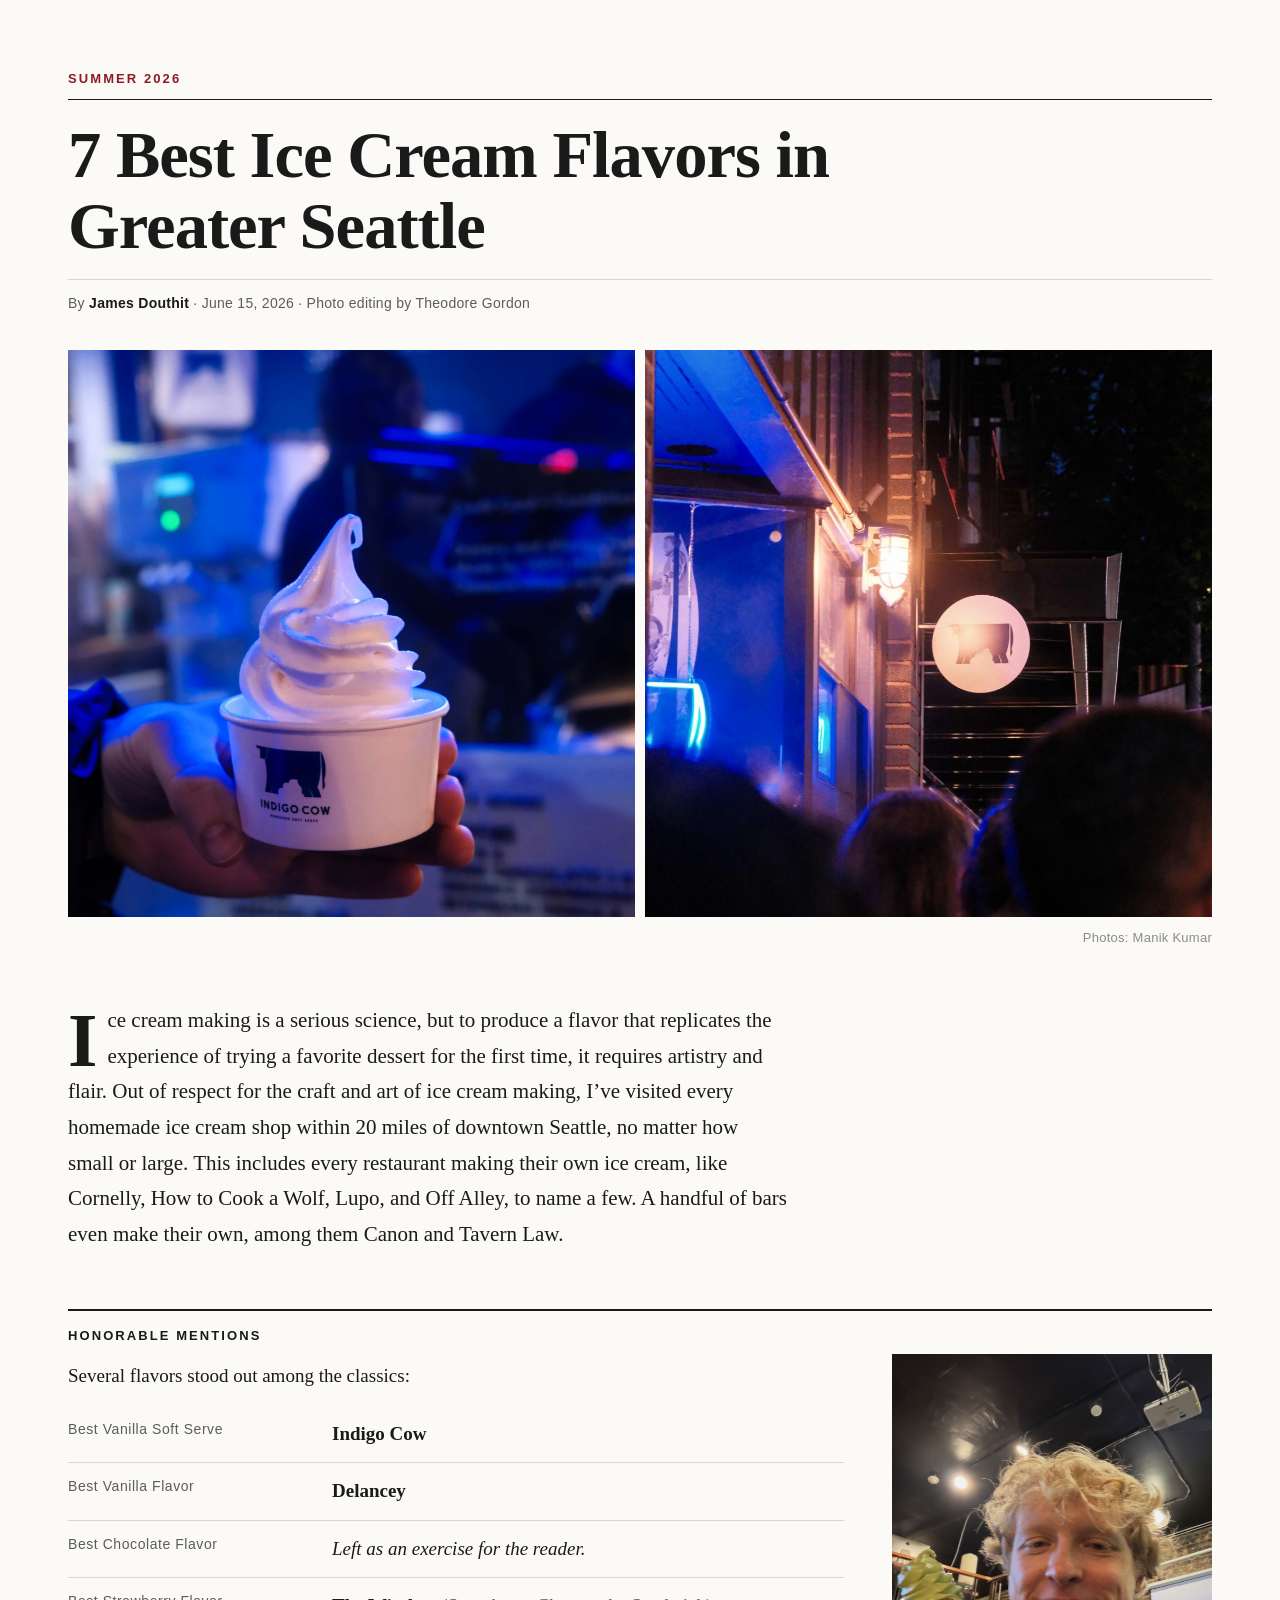
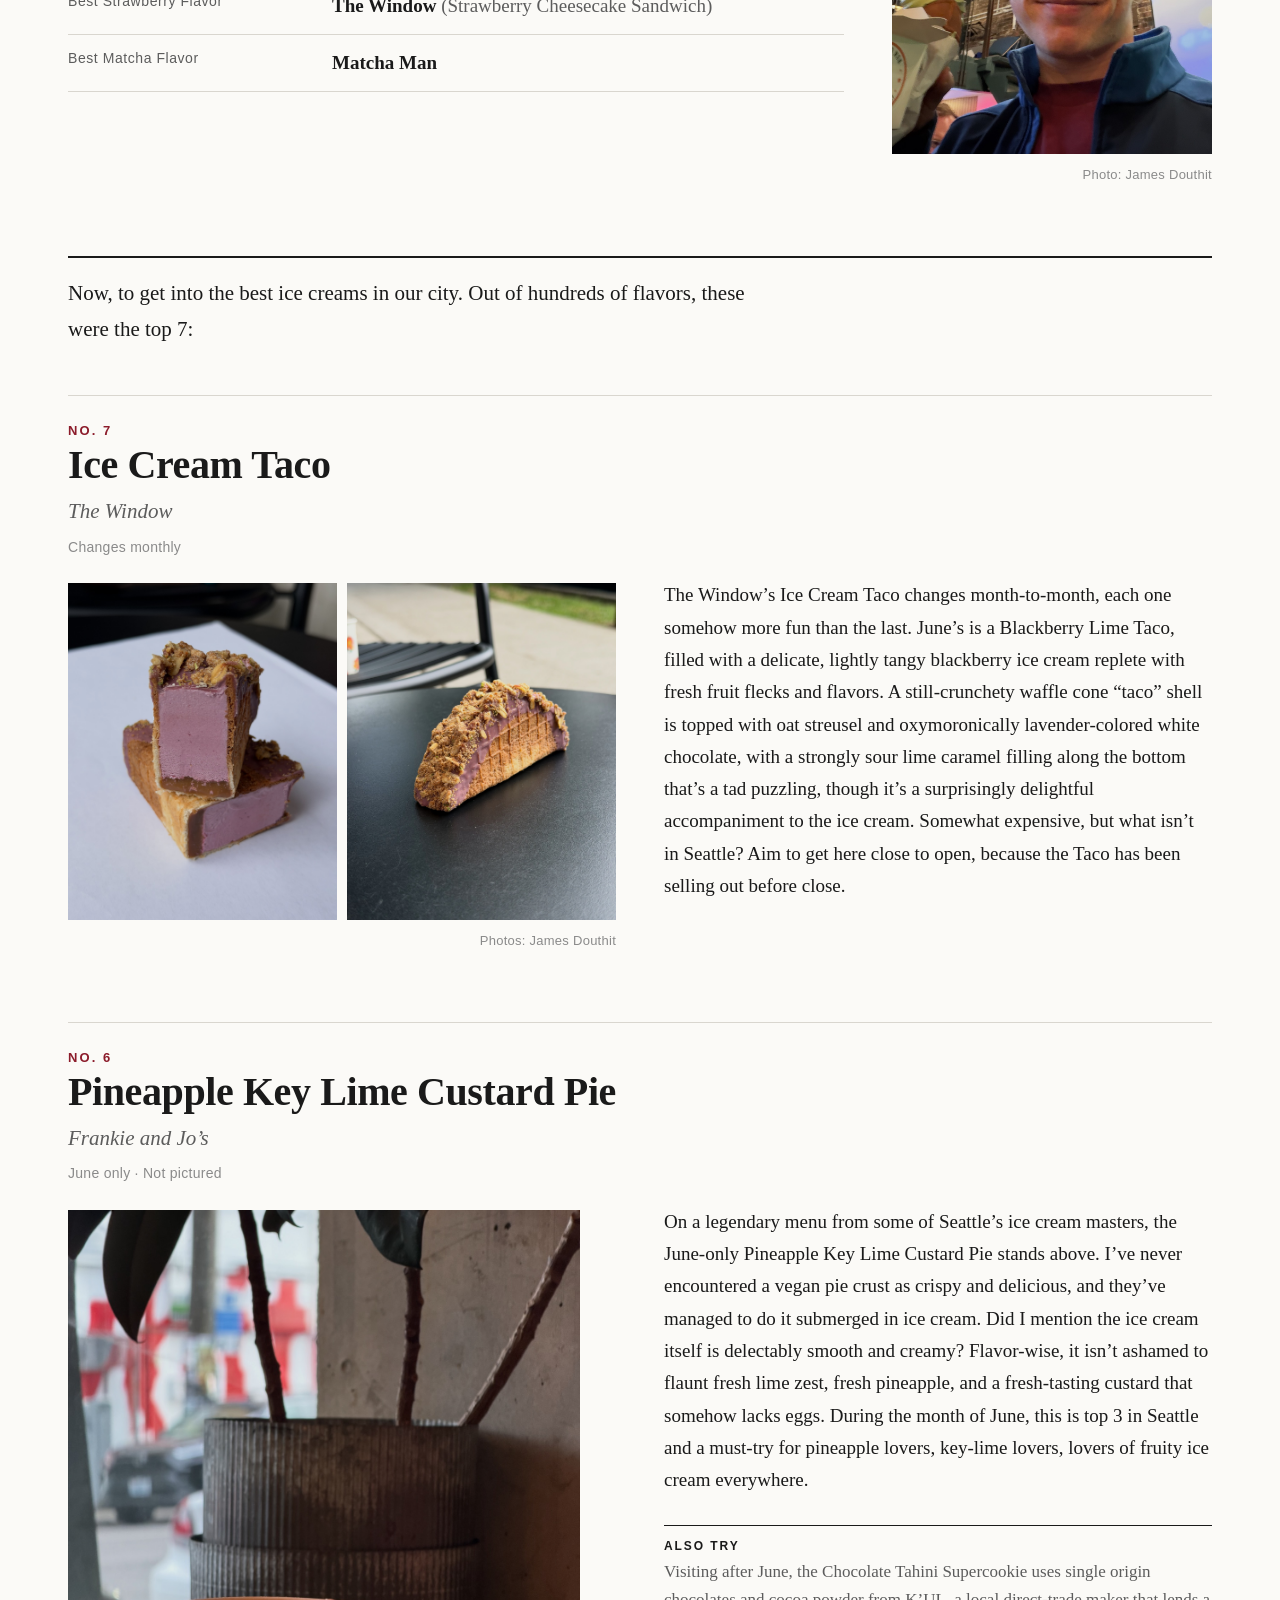
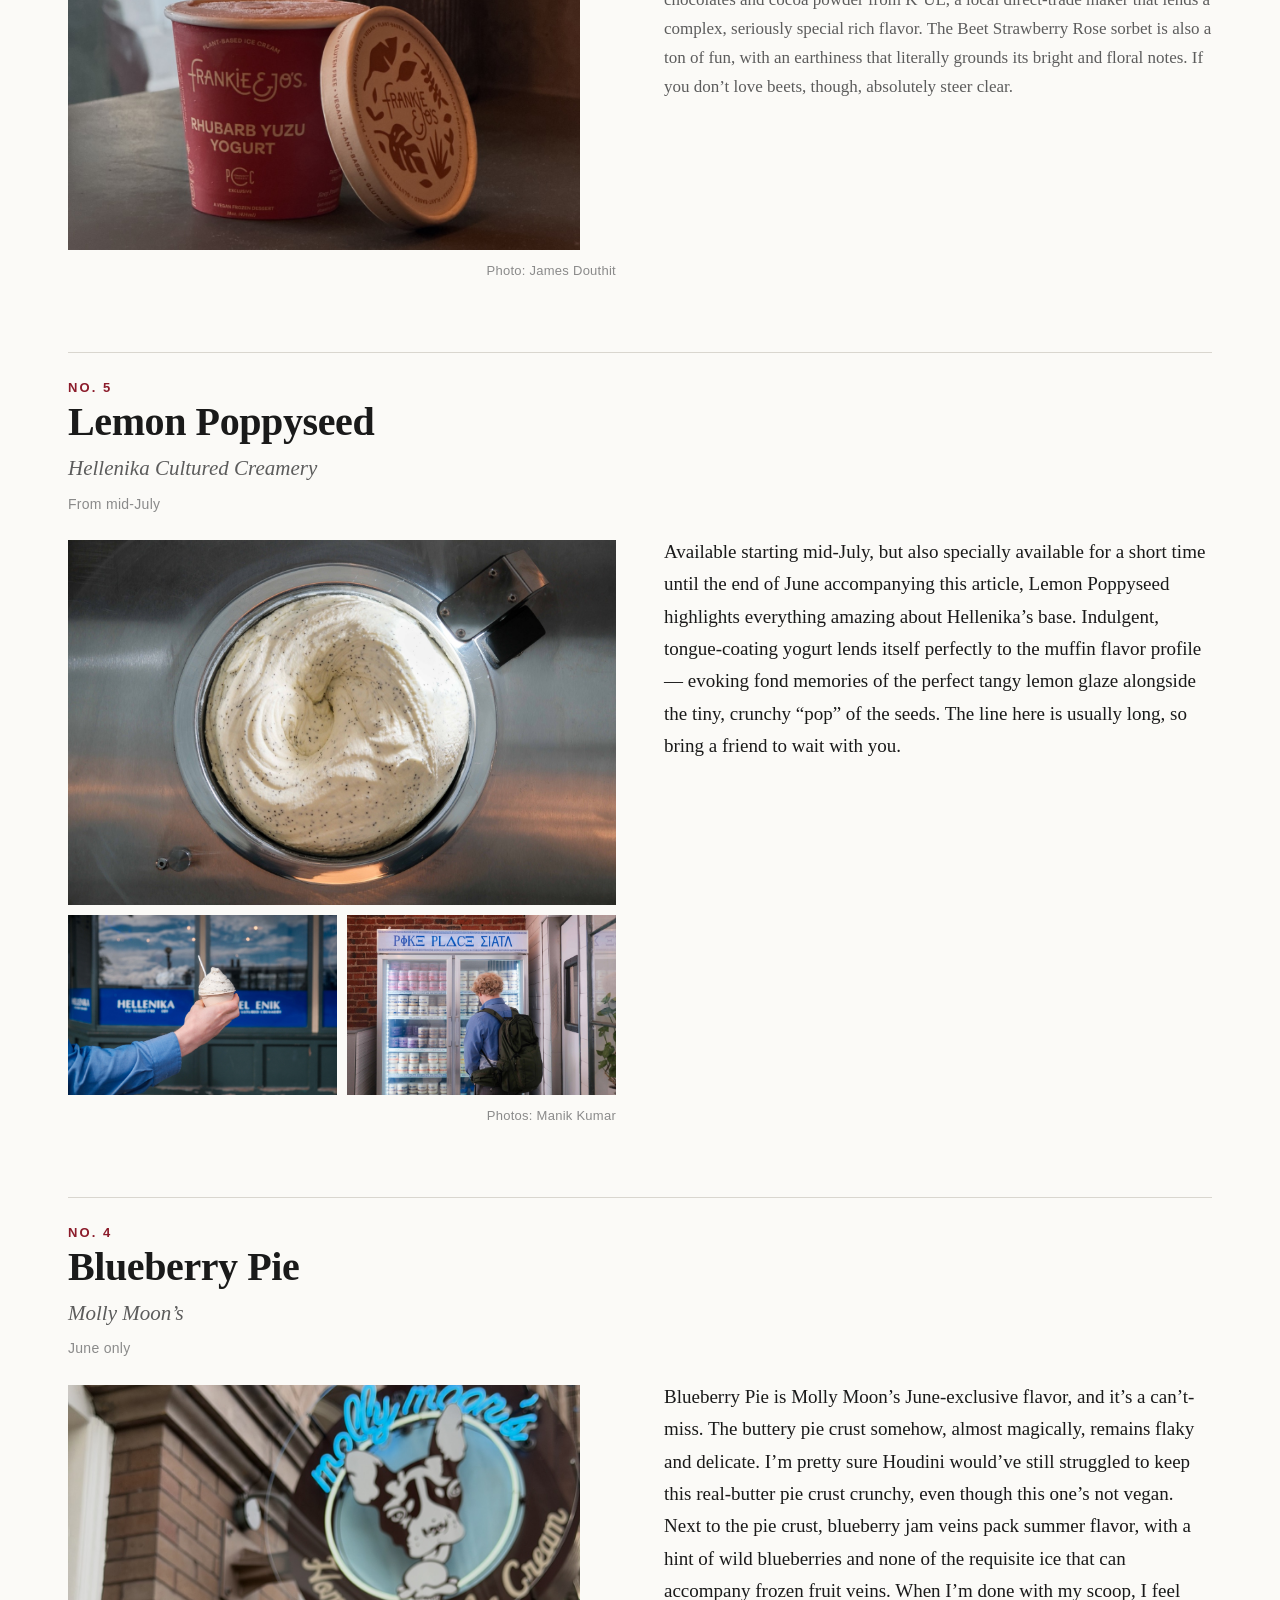
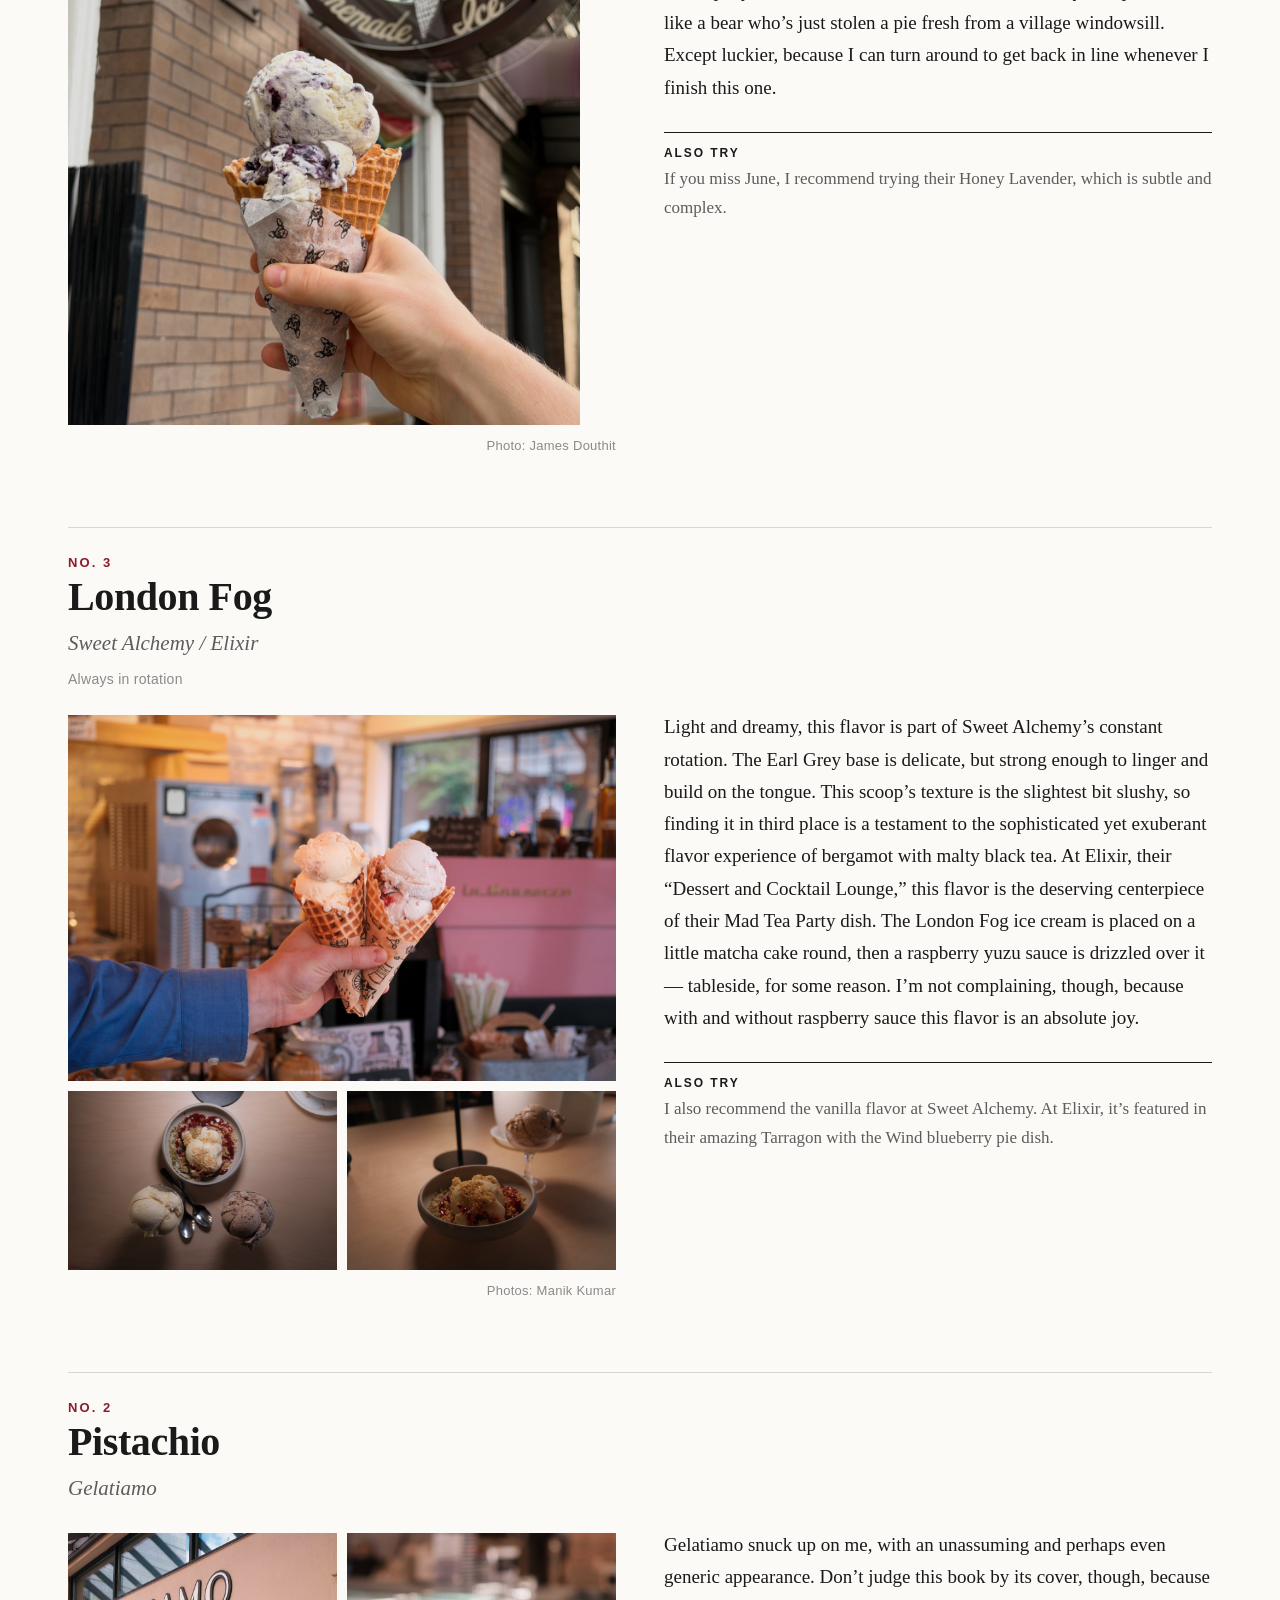
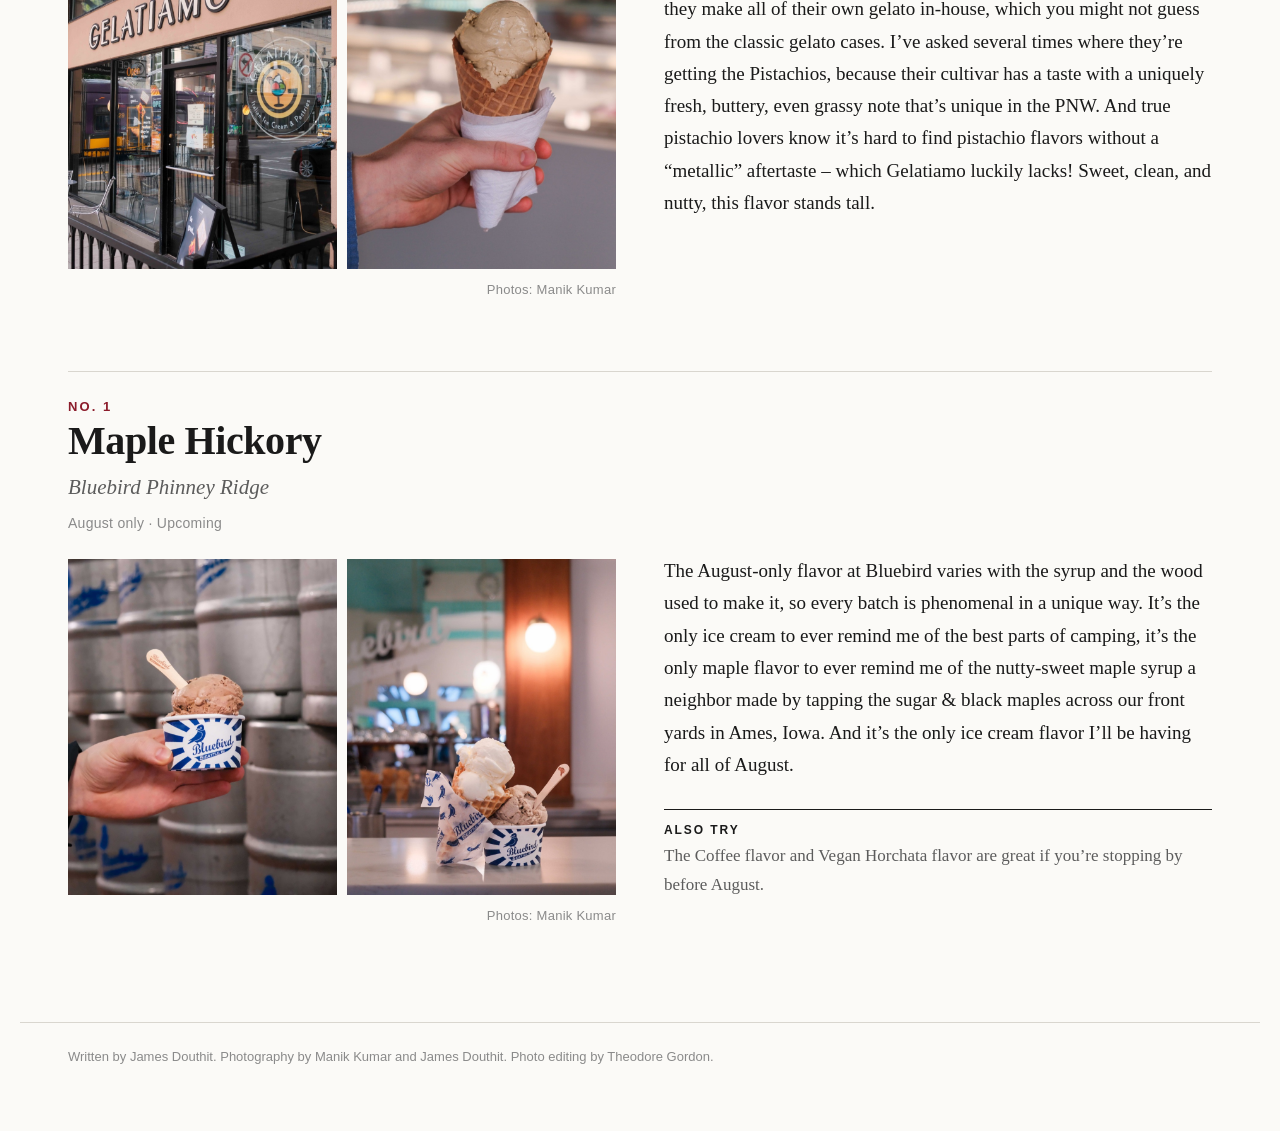
==== commit 29aa3488: "some changes" ====
--- a/icecream/index.html
+++ b/icecream/index.html
@@ -12,7 +12,7 @@
     <p class="kicker">Summer 2026</p>
     <h1>7 Best Ice Cream Flavors in Greater Seattle</h1>
     <p class="byline">By <span>James Douthit</span> · June 15, 2026 · Photo editing by Theodore Gordon</p>
-    <figure class="gallery hero"><div class="ph"><img src="img/indigo-cow-2-800.jpg" srcset="img/indigo-cow-2-800.jpg 800w, img/indigo-cow-2.jpg 1600w" sizes="(max-width: 900px) 100vw, 900px" width="1066" height="1600" loading="eager" decoding="async" alt="A vanilla soft serve held up at Indigo Cow"></div><div class="ph"><img src="img/indigo-cow-1-800.jpg" srcset="img/indigo-cow-1-800.jpg 800w, img/indigo-cow-1.jpg 1600w" sizes="(max-width: 900px) 100vw, 900px" width="1066" height="1600" loading="lazy" decoding="async" alt="The Indigo Cow sign at night"></div><figcaption>Photos: Manik Kumar</figcaption></figure>
+    <figure class="gallery hero"><div class="ph"><img src="/icecream/img/indigo-cow-2-800.jpg" srcset="/icecream/img/indigo-cow-2-800.jpg 800w, /icecream/img/indigo-cow-2.jpg 1600w" sizes="(max-width: 900px) 100vw, 900px" width="1066" height="1600" loading="eager" decoding="async" alt="A vanilla soft serve held up at Indigo Cow"></div><div class="ph"><img src="/icecream/img/indigo-cow-1-800.jpg" srcset="/icecream/img/indigo-cow-1-800.jpg 800w, /icecream/img/indigo-cow-1.jpg 1600w" sizes="(max-width: 900px) 100vw, 900px" width="1066" height="1600" loading="lazy" decoding="async" alt="The Indigo Cow sign at night"></div><figcaption>Photos: Manik Kumar</figcaption></figure>
   </header>
 
   <main class="article">
@@ -28,7 +28,7 @@
         <div><dt>Best Strawberry Flavor</dt><dd>The Window <span class="dd-note">(Strawberry Cheesecake Sandwich)</span></dd></div>
         <div><dt>Best Matcha Flavor</dt><dd>Matcha Man</dd></div>
       </dl>
-      <figure class="gallery single small"><div class="ph"><img src="img/matcha-man-800.jpg" srcset="img/matcha-man-800.jpg 800w, img/matcha-man.jpg 1600w" sizes="(max-width: 900px) 100vw, 900px" width="1200" height="1600" loading="lazy" decoding="async" alt="At Matcha Man"></div><figcaption>Photo: James Douthit</figcaption></figure>
+      <figure class="gallery single small"><div class="ph"><img src="/icecream/img/matcha-man-800.jpg" srcset="/icecream/img/matcha-man-800.jpg 800w, /icecream/img/matcha-man.jpg 1600w" sizes="(max-width: 900px) 100vw, 900px" width="1200" height="1600" loading="lazy" decoding="async" alt="At Matcha Man"></div><figcaption>Photo: James Douthit</figcaption></figure>
     </section>
 
     <section class="countdown">
@@ -41,7 +41,7 @@
           <p class="shop">The Window</p>
           <p class="when">Changes monthly</p>
         </header>
-        <figure class="gallery pair"><div class="ph"><img src="img/the-window-taco-1-800.jpg" srcset="img/the-window-taco-1-800.jpg 800w, img/the-window-taco-1.jpg 1600w" sizes="(max-width: 900px) 100vw, 900px" width="1200" height="1600" loading="lazy" decoding="async" alt="A Blackberry Lime ice cream taco cut in half"></div><div class="ph"><img src="img/the-window-taco-2-800.jpg" srcset="img/the-window-taco-2-800.jpg 800w, img/the-window-taco-2.jpg 1600w" sizes="(max-width: 900px) 100vw, 900px" width="1200" height="1600" loading="lazy" decoding="async" alt="A whole Blackberry Lime ice cream taco topped with oat streusel"></div><figcaption>Photos: James Douthit</figcaption></figure>
+        <figure class="gallery pair"><div class="ph"><img src="/icecream/img/the-window-taco-1-800.jpg" srcset="/icecream/img/the-window-taco-1-800.jpg 800w, /icecream/img/the-window-taco-1.jpg 1600w" sizes="(max-width: 900px) 100vw, 900px" width="1200" height="1600" loading="lazy" decoding="async" alt="A Blackberry Lime ice cream taco cut in half"></div><div class="ph"><img src="/icecream/img/the-window-taco-2-800.jpg" srcset="/icecream/img/the-window-taco-2-800.jpg 800w, /icecream/img/the-window-taco-2.jpg 1600w" sizes="(max-width: 900px) 100vw, 900px" width="1200" height="1600" loading="lazy" decoding="async" alt="A whole Blackberry Lime ice cream taco topped with oat streusel"></div><figcaption>Photos: James Douthit</figcaption></figure>
         <div class="copy"><p>The Window’s Ice Cream Taco changes month-to-month, each one somehow more fun than the last. June’s is a Blackberry Lime Taco, filled with a delicate, lightly tangy blackberry ice cream replete with fresh fruit flecks and flavors. A still-crunchety waffle cone “taco” shell is topped with oat streusel and oxymoronically lavender-colored white chocolate, with a strongly sour lime caramel filling along the bottom that’s a tad puzzling, though it’s a surprisingly delightful accompaniment to the ice cream. Somewhat expensive, but what isn’t in Seattle? Aim to get here close to open, because the Taco has been selling out before close.</p></div>
       </article>
       <article class="pick">
@@ -51,7 +51,7 @@
           <p class="shop">Frankie and Jo’s</p>
           <p class="when">June only · Not pictured</p>
         </header>
-        <figure class="gallery single"><div class="ph"><img src="img/frankie-and-jos-800.jpg" srcset="img/frankie-and-jos-800.jpg 800w, img/frankie-and-jos.jpg 1600w" sizes="(max-width: 900px) 100vw, 900px" width="1200" height="1600" loading="lazy" decoding="async" alt="A Frankie and Jo’s Rhubarb Yuzu Yogurt pint"></div><figcaption>Photo: James Douthit</figcaption></figure>
+        <figure class="gallery single"><div class="ph"><img src="/icecream/img/frankie-and-jos-800.jpg" srcset="/icecream/img/frankie-and-jos-800.jpg 800w, /icecream/img/frankie-and-jos.jpg 1600w" sizes="(max-width: 900px) 100vw, 900px" width="1200" height="1600" loading="lazy" decoding="async" alt="A Frankie and Jo’s Rhubarb Yuzu Yogurt pint"></div><figcaption>Photo: James Douthit</figcaption></figure>
         <div class="copy"><p>On a legendary menu from some of Seattle’s ice cream masters, the June-only Pineapple Key Lime Custard Pie stands above. I’ve never encountered a vegan pie crust as crispy and delicious, and they’ve managed to do it submerged in ice cream. Did I mention the ice cream itself is delectably smooth and creamy? Flavor-wise, it isn’t ashamed to flaunt fresh lime zest, fresh pineapple, and a fresh-tasting custard that somehow lacks eggs. During the month of June, this is top 3 in Seattle and a must-try for pineapple lovers, key-lime lovers, lovers of fruity ice cream everywhere.</p><aside class="also"><h4>Also try</h4><p>Visiting after June, the Chocolate Tahini Supercookie uses single origin chocolates and cocoa powder from K’UL, a local direct-trade maker that lends a complex, seriously special rich flavor. The Beet Strawberry Rose sorbet is also a ton of fun, with an earthiness that literally grounds its bright and floral notes. If you don’t love beets, though, absolutely steer clear.</p></aside></div>
       </article>
       <article class="pick">
@@ -61,7 +61,7 @@
           <p class="shop">Hellenika Cultured Creamery</p>
           <p class="when">From mid-July</p>
         </header>
-        <figure class="gallery feature"><div class="ph"><img src="img/hellenika-1-800.jpg" srcset="img/hellenika-1-800.jpg 800w, img/hellenika-1.jpg 1600w" sizes="(max-width: 900px) 100vw, 900px" width="1600" height="1066" loading="lazy" decoding="async" alt="Ice cream churning in a machine at Hellenika"></div><div class="ph"><img src="img/hellenika-2-800.jpg" srcset="img/hellenika-2-800.jpg 800w, img/hellenika-2.jpg 1600w" sizes="(max-width: 900px) 100vw, 900px" width="1600" height="1066" loading="lazy" decoding="async" alt="A cone held up outside Hellenika"></div><div class="ph"><img src="img/hellenika-3-800.jpg" srcset="img/hellenika-3-800.jpg 800w, img/hellenika-3.jpg 1600w" sizes="(max-width: 900px) 100vw, 900px" width="1600" height="1066" loading="lazy" decoding="async" alt="A customer at the Hellenika freezer case"></div><figcaption>Photos: Manik Kumar</figcaption></figure>
+        <figure class="gallery feature"><div class="ph"><img src="/icecream/img/hellenika-1-800.jpg" srcset="/icecream/img/hellenika-1-800.jpg 800w, /icecream/img/hellenika-1.jpg 1600w" sizes="(max-width: 900px) 100vw, 900px" width="1600" height="1066" loading="lazy" decoding="async" alt="Ice cream churning in a machine at Hellenika"></div><div class="ph"><img src="/icecream/img/hellenika-2-800.jpg" srcset="/icecream/img/hellenika-2-800.jpg 800w, /icecream/img/hellenika-2.jpg 1600w" sizes="(max-width: 900px) 100vw, 900px" width="1600" height="1066" loading="lazy" decoding="async" alt="A cone held up outside Hellenika"></div><div class="ph"><img src="/icecream/img/hellenika-3-800.jpg" srcset="/icecream/img/hellenika-3-800.jpg 800w, /icecream/img/hellenika-3.jpg 1600w" sizes="(max-width: 900px) 100vw, 900px" width="1600" height="1066" loading="lazy" decoding="async" alt="A customer at the Hellenika freezer case"></div><figcaption>Photos: Manik Kumar</figcaption></figure>
         <div class="copy"><p>Available starting mid-July, but also specially available for a short time until the end of June accompanying this article, Lemon Poppyseed highlights everything amazing about Hellenika’s base. Indulgent, tongue-coating yogurt lends itself perfectly to the muffin flavor profile — evoking fond memories of the perfect tangy lemon glaze alongside the tiny, crunchy “pop” of the seeds. The line here is usually long, so bring a friend to wait with you.</p></div>
       </article>
       <article class="pick">
@@ -71,7 +71,7 @@
           <p class="shop">Molly Moon’s</p>
           <p class="when">June only</p>
         </header>
-        <figure class="gallery single"><div class="ph"><img src="img/molly-moons-800.jpg" srcset="img/molly-moons-800.jpg 800w, img/molly-moons.jpg 1600w" sizes="(max-width: 900px) 100vw, 900px" width="1200" height="1600" loading="lazy" decoding="async" alt="A double scoop of Blueberry Pie under the Molly Moon’s sign"></div><figcaption>Photo: James Douthit</figcaption></figure>
+        <figure class="gallery single"><div class="ph"><img src="/icecream/img/molly-moons-800.jpg" srcset="/icecream/img/molly-moons-800.jpg 800w, /icecream/img/molly-moons.jpg 1600w" sizes="(max-width: 900px) 100vw, 900px" width="1200" height="1600" loading="lazy" decoding="async" alt="A double scoop of Blueberry Pie under the Molly Moon’s sign"></div><figcaption>Photo: James Douthit</figcaption></figure>
         <div class="copy"><p>Blueberry Pie is Molly Moon’s June-exclusive flavor, and it’s a can’t-miss. The buttery pie crust somehow, almost magically, remains flaky and delicate. I’m pretty sure Houdini would’ve still struggled to keep this real-butter pie crust crunchy, even though this one’s not vegan. Next to the pie crust, blueberry jam veins pack summer flavor, with a hint of wild blueberries and none of the requisite ice that can accompany frozen fruit veins. When I’m done with my scoop, I feel like a bear who’s just stolen a pie fresh from a village windowsill. Except luckier, because I can turn around to get back in line whenever I finish this one.</p><aside class="also"><h4>Also try</h4><p>If you miss June, I recommend trying their Honey Lavender, which is subtle and complex.</p></aside></div>
       </article>
       <article class="pick">
@@ -81,7 +81,7 @@
           <p class="shop">Sweet Alchemy / Elixir</p>
           <p class="when">Always in rotation</p>
         </header>
-        <figure class="gallery feature"><div class="ph"><img src="img/sweet-alchemy-1-800.jpg" srcset="img/sweet-alchemy-1-800.jpg 800w, img/sweet-alchemy-1.jpg 1600w" sizes="(max-width: 900px) 100vw, 900px" width="1600" height="1066" loading="lazy" decoding="async" alt="Two cones of London Fog held up inside Sweet Alchemy"></div><div class="ph"><img src="img/sweet-alchemy-2-800.jpg" srcset="img/sweet-alchemy-2-800.jpg 800w, img/sweet-alchemy-2.jpg 1600w" sizes="(max-width: 900px) 100vw, 900px" width="1600" height="1066" loading="lazy" decoding="async" alt="Elixir’s Mad Tea Party dish from above"></div><div class="ph"><img src="img/sweet-alchemy-3-800.jpg" srcset="img/sweet-alchemy-3-800.jpg 800w, img/sweet-alchemy-3.jpg 1600w" sizes="(max-width: 900px) 100vw, 900px" width="1600" height="1066" loading="lazy" decoding="async" alt="The Mad Tea Party dish on a table at Elixir"></div><figcaption>Photos: Manik Kumar</figcaption></figure>
+        <figure class="gallery feature"><div class="ph"><img src="/icecream/img/sweet-alchemy-1-800.jpg" srcset="/icecream/img/sweet-alchemy-1-800.jpg 800w, /icecream/img/sweet-alchemy-1.jpg 1600w" sizes="(max-width: 900px) 100vw, 900px" width="1600" height="1066" loading="lazy" decoding="async" alt="Two cones of London Fog held up inside Sweet Alchemy"></div><div class="ph"><img src="/icecream/img/sweet-alchemy-2-800.jpg" srcset="/icecream/img/sweet-alchemy-2-800.jpg 800w, /icecream/img/sweet-alchemy-2.jpg 1600w" sizes="(max-width: 900px) 100vw, 900px" width="1600" height="1066" loading="lazy" decoding="async" alt="Elixir’s Mad Tea Party dish from above"></div><div class="ph"><img src="/icecream/img/sweet-alchemy-3-800.jpg" srcset="/icecream/img/sweet-alchemy-3-800.jpg 800w, /icecream/img/sweet-alchemy-3.jpg 1600w" sizes="(max-width: 900px) 100vw, 900px" width="1600" height="1066" loading="lazy" decoding="async" alt="The Mad Tea Party dish on a table at Elixir"></div><figcaption>Photos: Manik Kumar</figcaption></figure>
         <div class="copy"><p>Light and dreamy, this flavor is part of Sweet Alchemy’s constant rotation. The Earl Grey base is delicate, but strong enough to linger and build on the tongue. This scoop’s texture is the slightest bit slushy, so finding it in third place is a testament to the sophisticated yet exuberant flavor experience of bergamot with malty black tea. At Elixir, their “Dessert and Cocktail Lounge,” this flavor is the deserving centerpiece of their Mad Tea Party dish. The London Fog ice cream is placed on a little matcha cake round, then a raspberry yuzu sauce is drizzled over it — tableside, for some reason. I’m not complaining, though, because with and without raspberry sauce this flavor is an absolute joy.</p><aside class="also"><h4>Also try</h4><p>I also recommend the vanilla flavor at Sweet Alchemy. At Elixir, it’s featured in their amazing Tarragon with the Wind blueberry pie dish.</p></aside></div>
       </article>
       <article class="pick">
@@ -91,7 +91,7 @@
           <p class="shop">Gelatiamo</p>
           
         </header>
-        <figure class="gallery pair"><div class="ph"><img src="img/gelatiamo-1-800.jpg" srcset="img/gelatiamo-1-800.jpg 800w, img/gelatiamo-1.jpg 1600w" sizes="(max-width: 900px) 100vw, 900px" width="1600" height="1066" loading="lazy" decoding="async" alt="The Gelatiamo storefront"></div><div class="ph"><img src="img/gelatiamo-2-800.jpg" srcset="img/gelatiamo-2-800.jpg 800w, img/gelatiamo-2.jpg 1600w" sizes="(max-width: 900px) 100vw, 900px" width="1600" height="1066" loading="lazy" decoding="async" alt="A cone of pistachio gelato at the Gelatiamo case"></div><figcaption>Photos: Manik Kumar</figcaption></figure>
+        <figure class="gallery pair"><div class="ph"><img src="/icecream/img/gelatiamo-1-800.jpg" srcset="/icecream/img/gelatiamo-1-800.jpg 800w, /icecream/img/gelatiamo-1.jpg 1600w" sizes="(max-width: 900px) 100vw, 900px" width="1600" height="1066" loading="lazy" decoding="async" alt="The Gelatiamo storefront"></div><div class="ph"><img src="/icecream/img/gelatiamo-2-800.jpg" srcset="/icecream/img/gelatiamo-2-800.jpg 800w, /icecream/img/gelatiamo-2.jpg 1600w" sizes="(max-width: 900px) 100vw, 900px" width="1600" height="1066" loading="lazy" decoding="async" alt="A cone of pistachio gelato at the Gelatiamo case"></div><figcaption>Photos: Manik Kumar</figcaption></figure>
         <div class="copy"><p>Gelatiamo snuck up on me, with an unassuming and perhaps even generic appearance. Don’t judge this book by its cover, though, because they make all of their own gelato in-house, which you might not guess from the classic gelato cases. I’ve asked several times where they’re getting the Pistachios, because their cultivar has a taste with a uniquely fresh, buttery, even grassy note that’s unique in the PNW. And true pistachio lovers know it’s hard to find pistachio flavors without a “metallic” aftertaste – which Gelatiamo luckily lacks! Sweet, clean, and nutty, this flavor stands tall.</p></div>
       </article>
       <article class="pick">
@@ -101,7 +101,7 @@
           <p class="shop">Bluebird Phinney Ridge</p>
           <p class="when">August only · Upcoming</p>
         </header>
-        <figure class="gallery pair"><div class="ph"><img src="img/bluebird-1-800.jpg" srcset="img/bluebird-1-800.jpg 800w, img/bluebird-1.jpg 1600w" sizes="(max-width: 900px) 100vw, 900px" width="1600" height="1066" loading="lazy" decoding="async" alt="A cup of Bluebird ice cream held in front of steel tanks"></div><div class="ph"><img src="img/bluebird-2-800.jpg" srcset="img/bluebird-2-800.jpg 800w, img/bluebird-2.jpg 1600w" sizes="(max-width: 900px) 100vw, 900px" width="1600" height="1066" loading="lazy" decoding="async" alt="A waffle cone of scoops inside Bluebird"></div><figcaption>Photos: Manik Kumar</figcaption></figure>
+        <figure class="gallery pair"><div class="ph"><img src="/icecream/img/bluebird-1-800.jpg" srcset="/icecream/img/bluebird-1-800.jpg 800w, /icecream/img/bluebird-1.jpg 1600w" sizes="(max-width: 900px) 100vw, 900px" width="1600" height="1066" loading="lazy" decoding="async" alt="A cup of Bluebird ice cream held in front of steel tanks"></div><div class="ph"><img src="/icecream/img/bluebird-2-800.jpg" srcset="/icecream/img/bluebird-2-800.jpg 800w, /icecream/img/bluebird-2.jpg 1600w" sizes="(max-width: 900px) 100vw, 900px" width="1600" height="1066" loading="lazy" decoding="async" alt="A waffle cone of scoops inside Bluebird"></div><figcaption>Photos: Manik Kumar</figcaption></figure>
         <div class="copy"><p>The August-only flavor at Bluebird varies with the syrup and the wood used to make it, so every batch is phenomenal in a unique way. It’s the only ice cream to ever remind me of the best parts of camping, it’s the only maple flavor to ever remind me of the nutty-sweet maple syrup a neighbor made by tapping the sugar &amp; black maples across our front yards in Ames, Iowa. And it’s the only ice cream flavor I’ll be having for all of August.</p><aside class="also"><h4>Also try</h4><p>The Coffee flavor and Vegan Horchata flavor are great if you’re stopping by before August.</p></aside></div>
       </article>
     </section>
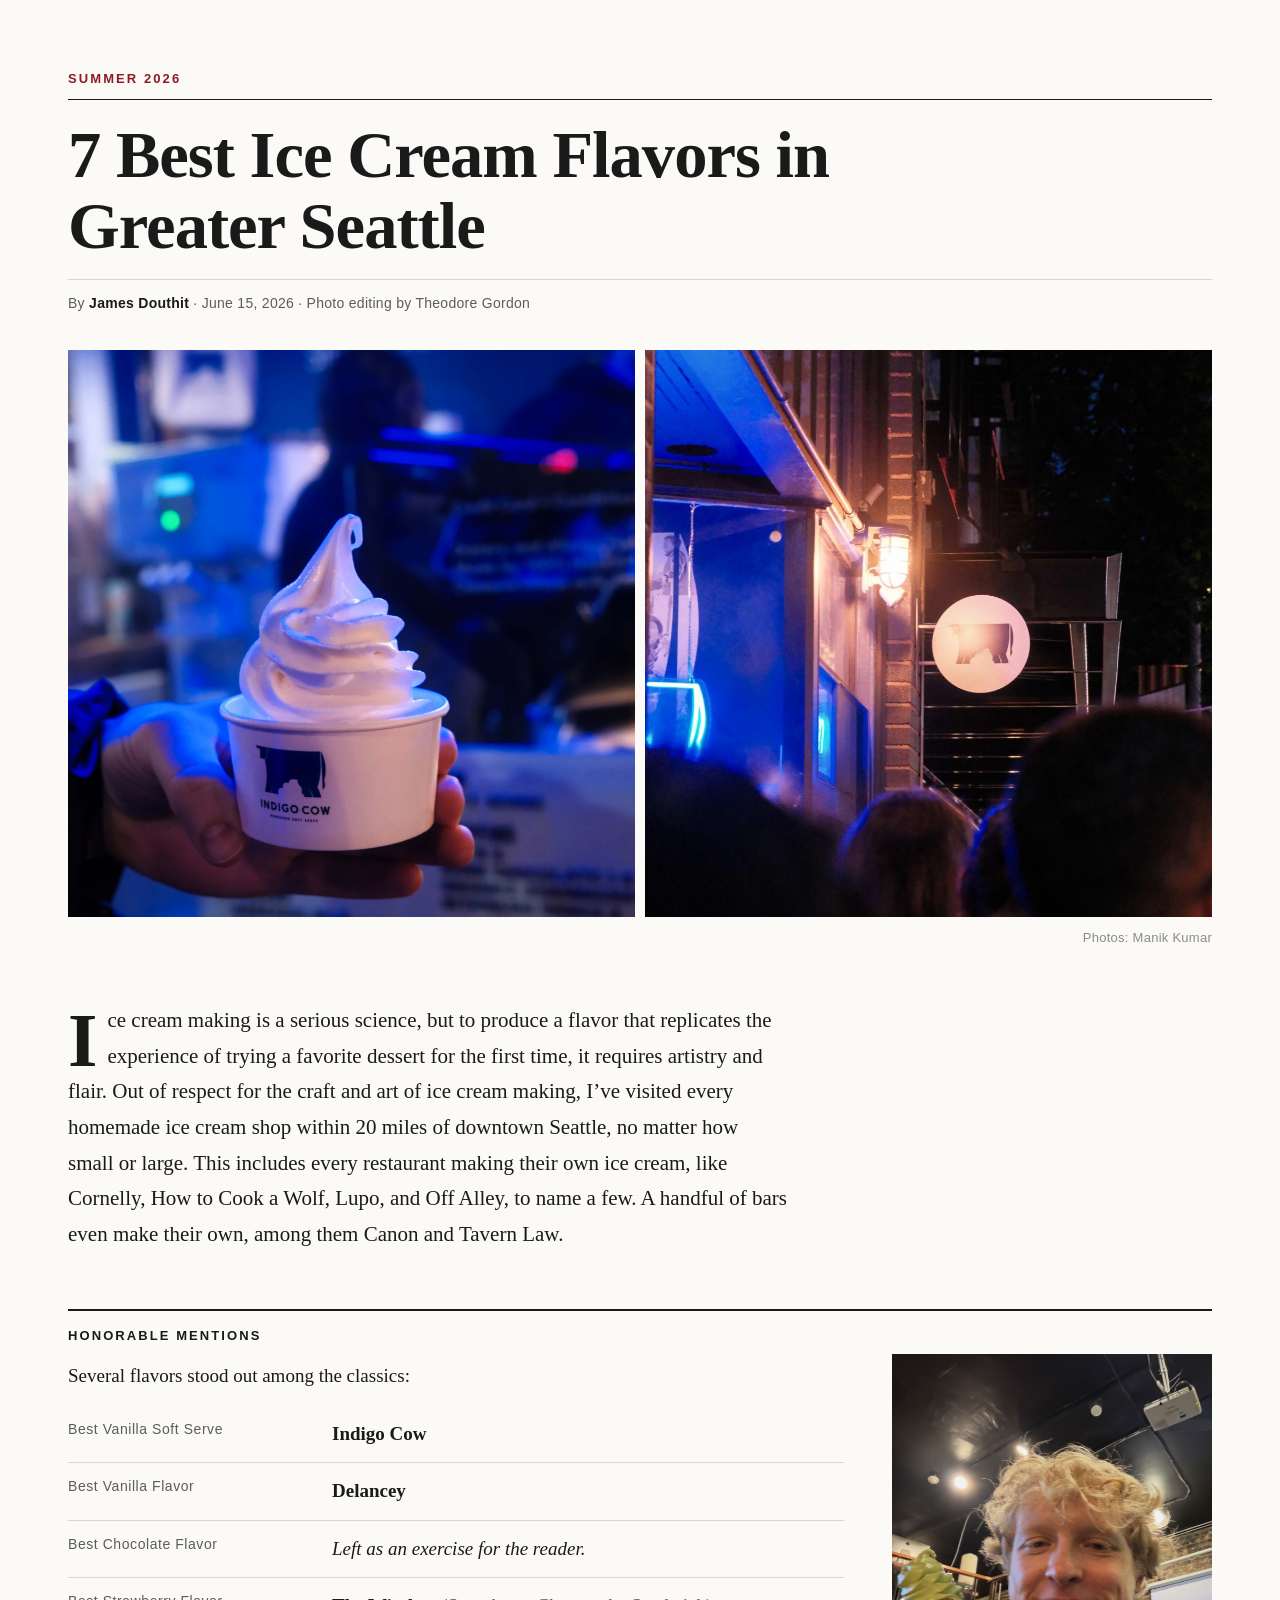
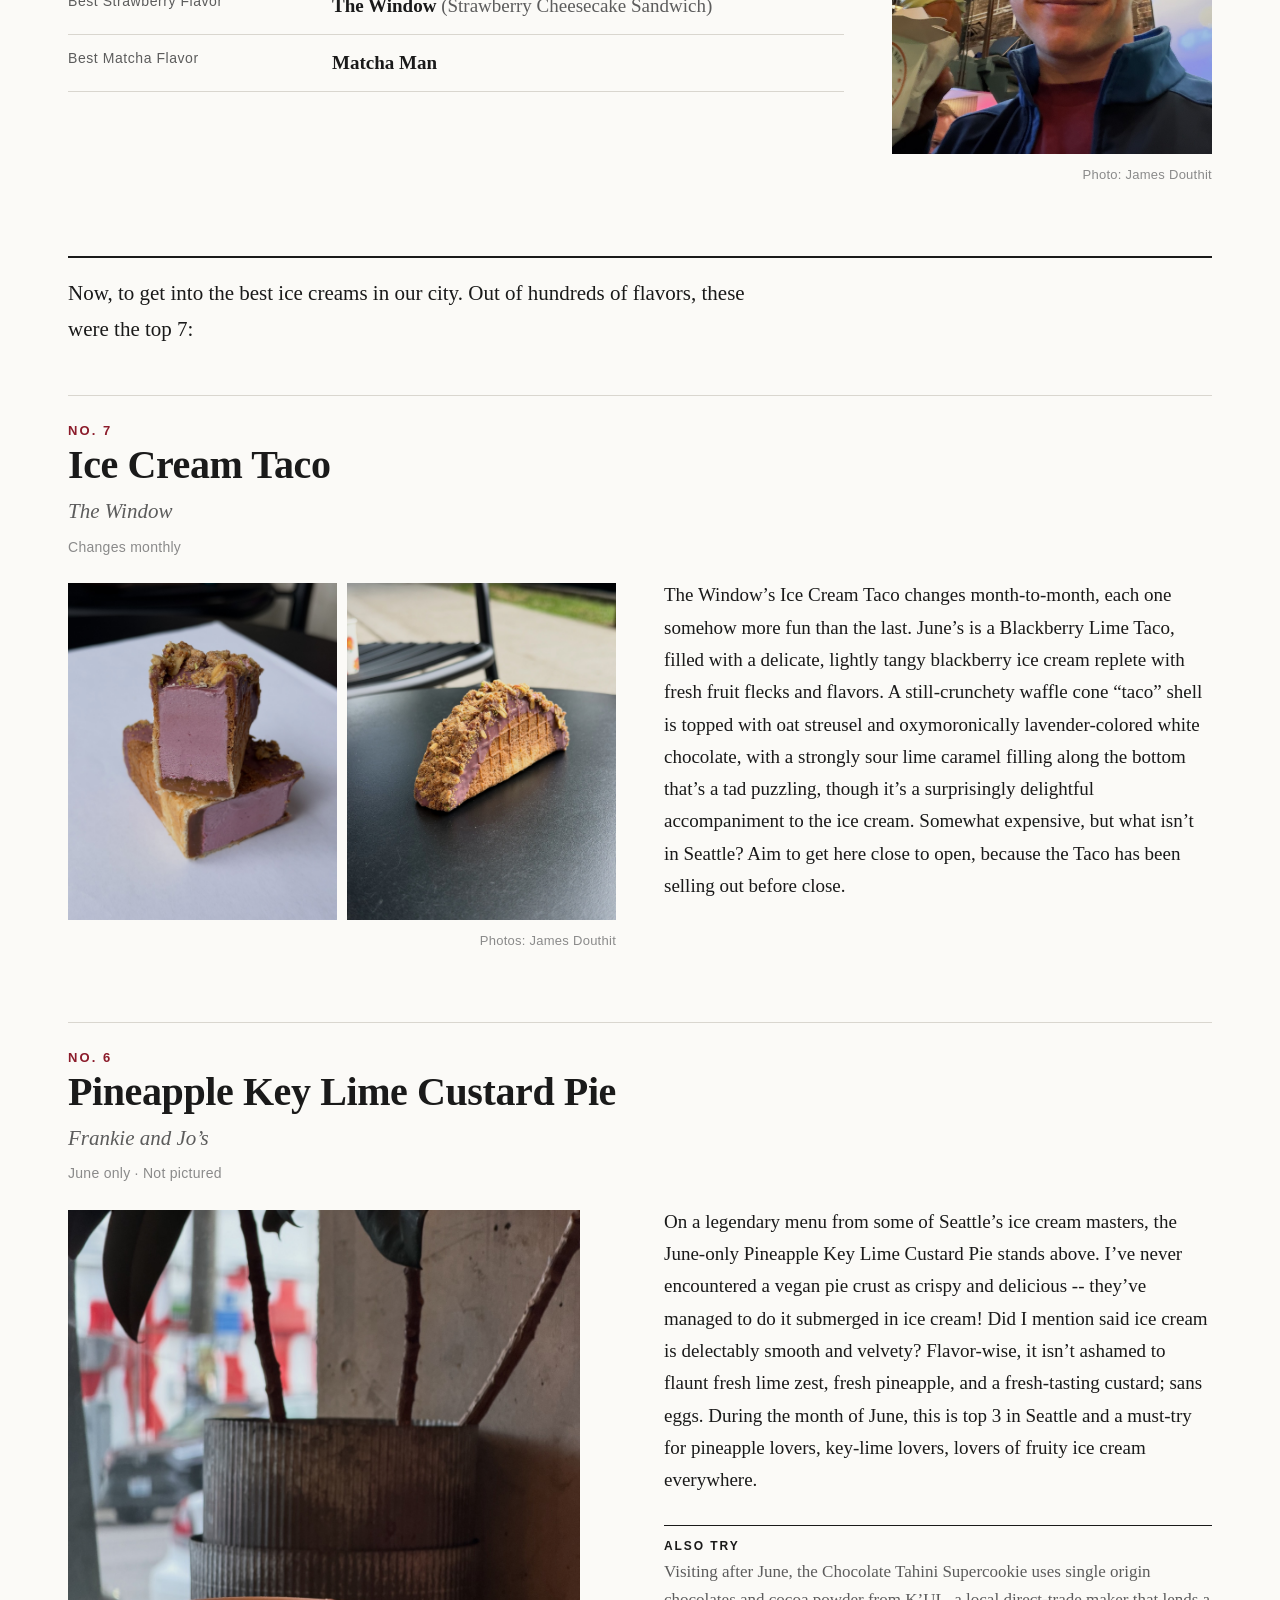
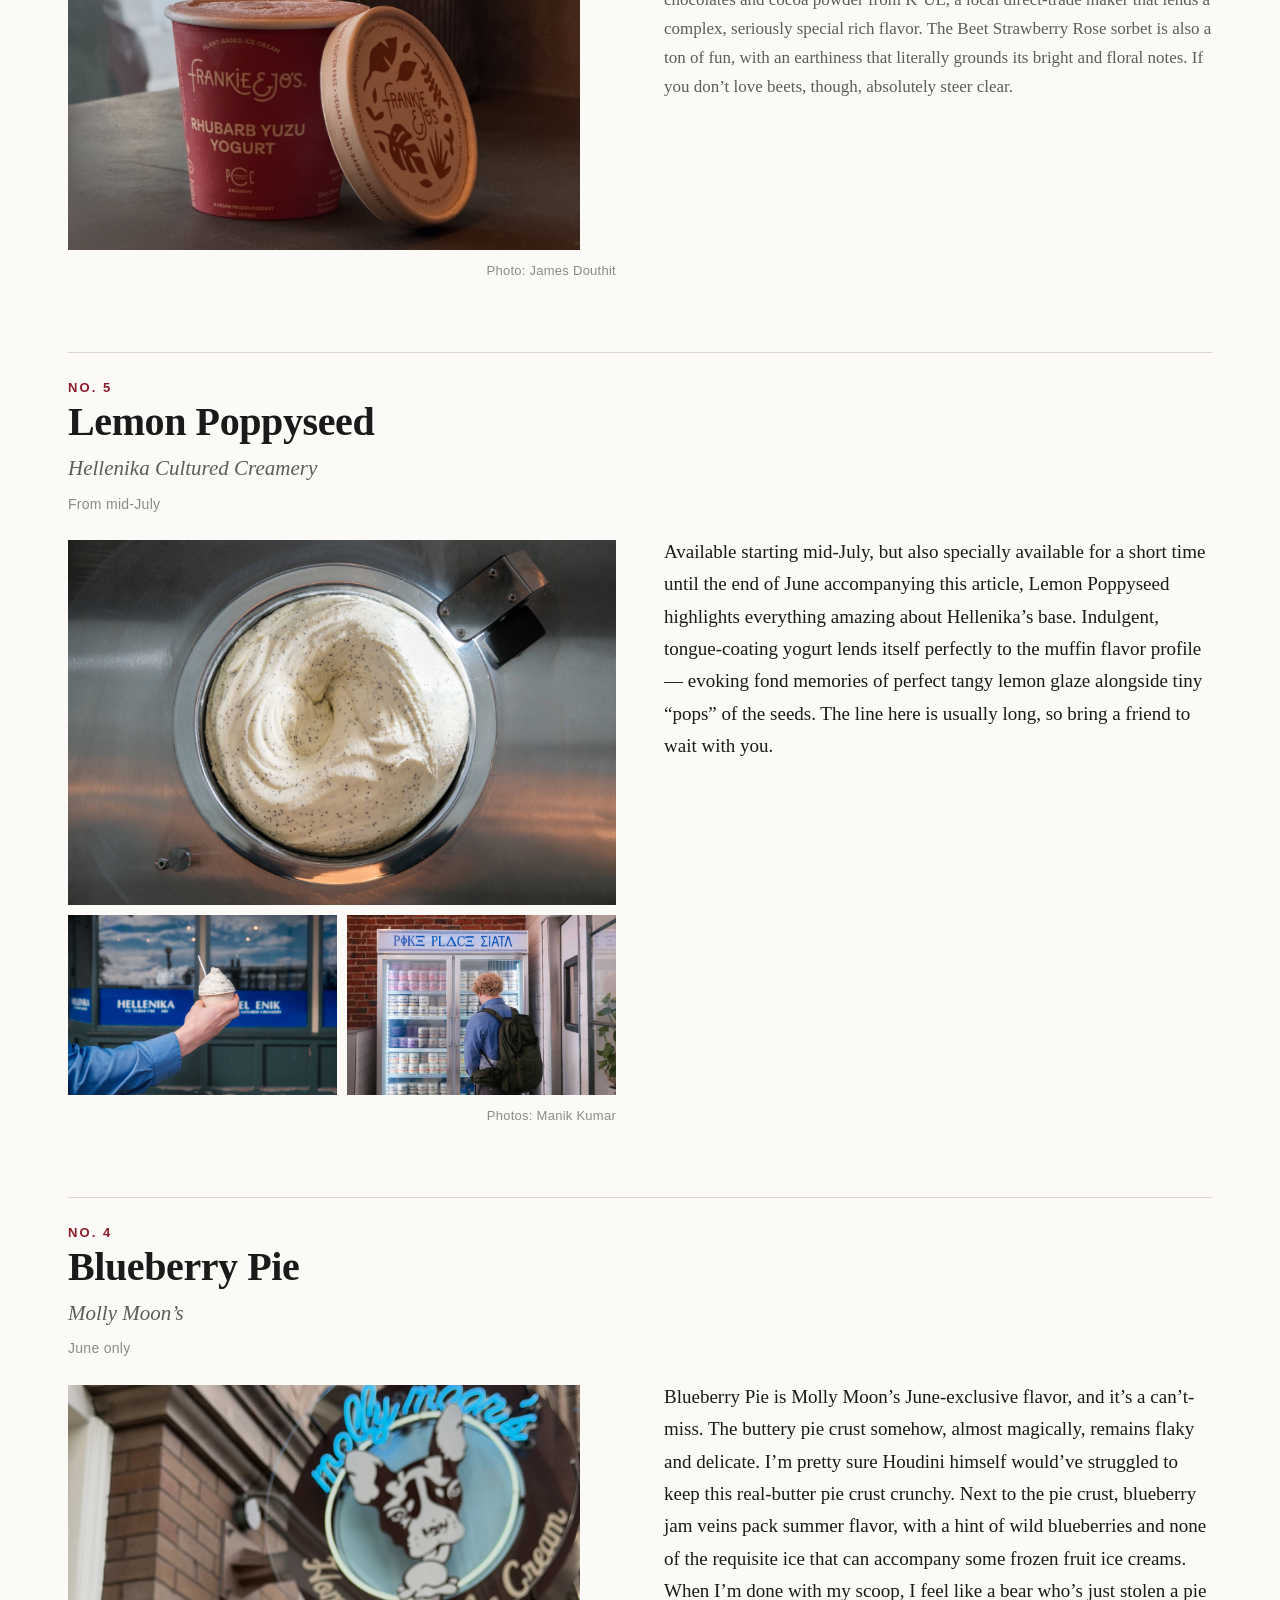
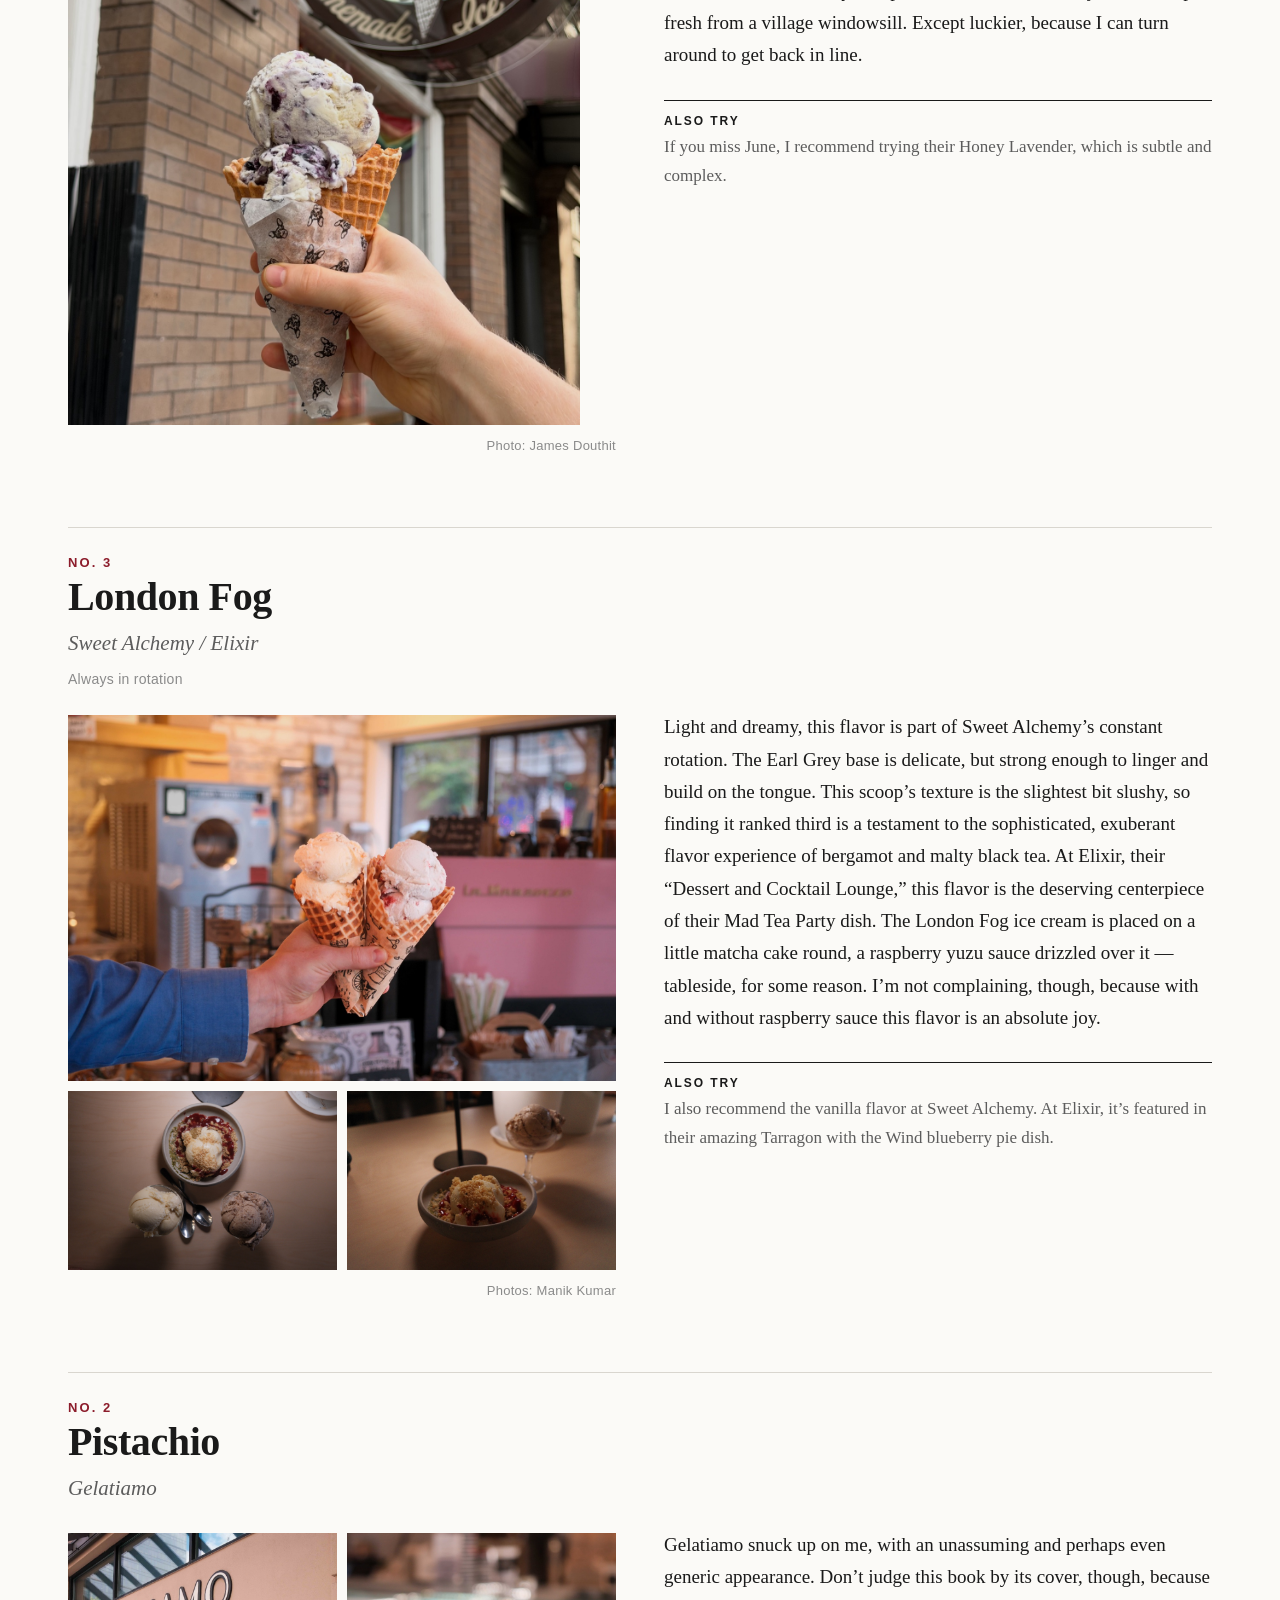
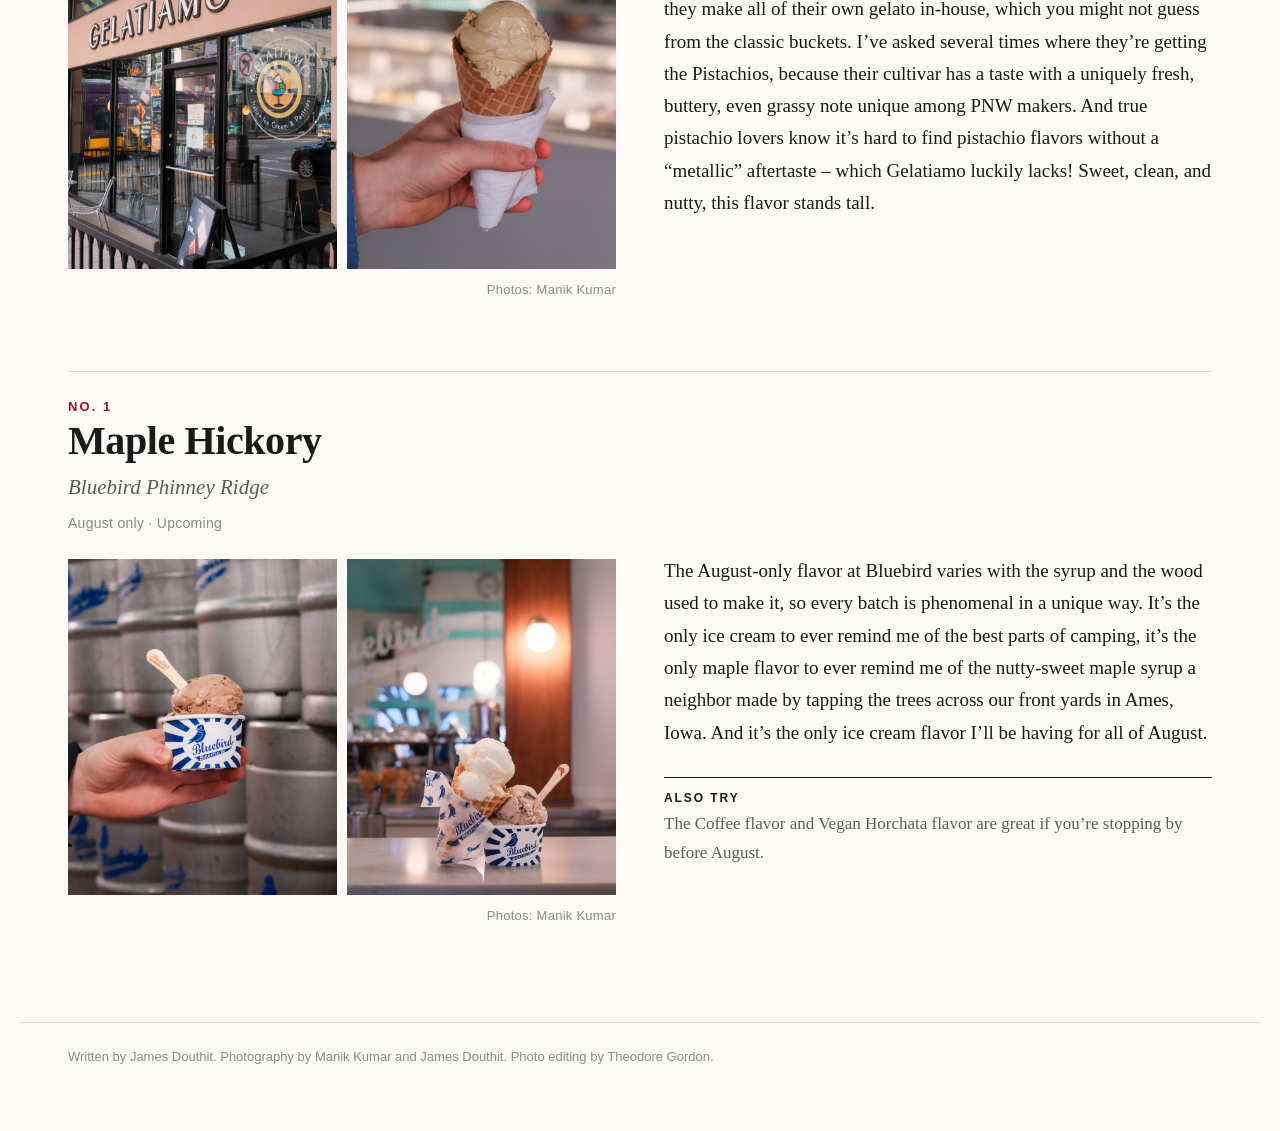
==== commit 775859eb: "final icecream prose edits" ====
--- a/icecream/index.html
+++ b/icecream/index.html
@@ -52,7 +52,7 @@
           <p class="when">June only · Not pictured</p>
         </header>
         <figure class="gallery single"><div class="ph"><img src="/icecream/img/frankie-and-jos-800.jpg" srcset="/icecream/img/frankie-and-jos-800.jpg 800w, /icecream/img/frankie-and-jos.jpg 1600w" sizes="(max-width: 900px) 100vw, 900px" width="1200" height="1600" loading="lazy" decoding="async" alt="A Frankie and Jo’s Rhubarb Yuzu Yogurt pint"></div><figcaption>Photo: James Douthit</figcaption></figure>
-        <div class="copy"><p>On a legendary menu from some of Seattle’s ice cream masters, the June-only Pineapple Key Lime Custard Pie stands above. I’ve never encountered a vegan pie crust as crispy and delicious, and they’ve managed to do it submerged in ice cream. Did I mention the ice cream itself is delectably smooth and creamy? Flavor-wise, it isn’t ashamed to flaunt fresh lime zest, fresh pineapple, and a fresh-tasting custard that somehow lacks eggs. During the month of June, this is top 3 in Seattle and a must-try for pineapple lovers, key-lime lovers, lovers of fruity ice cream everywhere.</p><aside class="also"><h4>Also try</h4><p>Visiting after June, the Chocolate Tahini Supercookie uses single origin chocolates and cocoa powder from K’UL, a local direct-trade maker that lends a complex, seriously special rich flavor. The Beet Strawberry Rose sorbet is also a ton of fun, with an earthiness that literally grounds its bright and floral notes. If you don’t love beets, though, absolutely steer clear.</p></aside></div>
+        <div class="copy"><p>On a legendary menu from some of Seattle’s ice cream masters, the June-only Pineapple Key Lime Custard Pie stands above. I’ve never encountered a vegan pie crust as crispy and delicious -- they’ve managed to do it submerged in ice cream! Did I mention said ice cream is delectably smooth and velvety? Flavor-wise, it isn’t ashamed to flaunt fresh lime zest, fresh pineapple, and a fresh-tasting custard; sans eggs. During the month of June, this is top 3 in Seattle and a must-try for pineapple lovers, key-lime lovers, lovers of fruity ice cream everywhere.</p><aside class="also"><h4>Also try</h4><p>Visiting after June, the Chocolate Tahini Supercookie uses single origin chocolates and cocoa powder from K’UL, a local direct-trade maker that lends a complex, seriously special rich flavor. The Beet Strawberry Rose sorbet is also a ton of fun, with an earthiness that literally grounds its bright and floral notes. If you don’t love beets, though, absolutely steer clear.</p></aside></div>
       </article>
       <article class="pick">
         <header class="pick-head">
@@ -62,7 +62,7 @@
           <p class="when">From mid-July</p>
         </header>
         <figure class="gallery feature"><div class="ph"><img src="/icecream/img/hellenika-1-800.jpg" srcset="/icecream/img/hellenika-1-800.jpg 800w, /icecream/img/hellenika-1.jpg 1600w" sizes="(max-width: 900px) 100vw, 900px" width="1600" height="1066" loading="lazy" decoding="async" alt="Ice cream churning in a machine at Hellenika"></div><div class="ph"><img src="/icecream/img/hellenika-2-800.jpg" srcset="/icecream/img/hellenika-2-800.jpg 800w, /icecream/img/hellenika-2.jpg 1600w" sizes="(max-width: 900px) 100vw, 900px" width="1600" height="1066" loading="lazy" decoding="async" alt="A cone held up outside Hellenika"></div><div class="ph"><img src="/icecream/img/hellenika-3-800.jpg" srcset="/icecream/img/hellenika-3-800.jpg 800w, /icecream/img/hellenika-3.jpg 1600w" sizes="(max-width: 900px) 100vw, 900px" width="1600" height="1066" loading="lazy" decoding="async" alt="A customer at the Hellenika freezer case"></div><figcaption>Photos: Manik Kumar</figcaption></figure>
-        <div class="copy"><p>Available starting mid-July, but also specially available for a short time until the end of June accompanying this article, Lemon Poppyseed highlights everything amazing about Hellenika’s base. Indulgent, tongue-coating yogurt lends itself perfectly to the muffin flavor profile — evoking fond memories of the perfect tangy lemon glaze alongside the tiny, crunchy “pop” of the seeds. The line here is usually long, so bring a friend to wait with you.</p></div>
+        <div class="copy"><p>Available starting mid-July, but also specially available for a short time until the end of June accompanying this article, Lemon Poppyseed highlights everything amazing about Hellenika’s base. Indulgent, tongue-coating yogurt lends itself perfectly to the muffin flavor profile — evoking fond memories of perfect tangy lemon glaze alongside tiny “pops” of the seeds. The line here is usually long, so bring a friend to wait with you.</p></div>
       </article>
       <article class="pick">
         <header class="pick-head">
@@ -72,7 +72,7 @@
           <p class="when">June only</p>
         </header>
         <figure class="gallery single"><div class="ph"><img src="/icecream/img/molly-moons-800.jpg" srcset="/icecream/img/molly-moons-800.jpg 800w, /icecream/img/molly-moons.jpg 1600w" sizes="(max-width: 900px) 100vw, 900px" width="1200" height="1600" loading="lazy" decoding="async" alt="A double scoop of Blueberry Pie under the Molly Moon’s sign"></div><figcaption>Photo: James Douthit</figcaption></figure>
-        <div class="copy"><p>Blueberry Pie is Molly Moon’s June-exclusive flavor, and it’s a can’t-miss. The buttery pie crust somehow, almost magically, remains flaky and delicate. I’m pretty sure Houdini would’ve still struggled to keep this real-butter pie crust crunchy, even though this one’s not vegan. Next to the pie crust, blueberry jam veins pack summer flavor, with a hint of wild blueberries and none of the requisite ice that can accompany frozen fruit veins. When I’m done with my scoop, I feel like a bear who’s just stolen a pie fresh from a village windowsill. Except luckier, because I can turn around to get back in line whenever I finish this one.</p><aside class="also"><h4>Also try</h4><p>If you miss June, I recommend trying their Honey Lavender, which is subtle and complex.</p></aside></div>
+        <div class="copy"><p>Blueberry Pie is Molly Moon’s June-exclusive flavor, and it’s a can’t-miss. The buttery pie crust somehow, almost magically, remains flaky and delicate. I’m pretty sure Houdini himself would’ve struggled to keep this real-butter pie crust crunchy. Next to the pie crust, blueberry jam veins pack summer flavor, with a hint of wild blueberries and none of the requisite ice that can accompany some frozen fruit ice creams. When I’m done with my scoop, I feel like a bear who’s just stolen a pie fresh from a village windowsill. Except luckier, because I can turn around to get back in line.</p><aside class="also"><h4>Also try</h4><p>If you miss June, I recommend trying their Honey Lavender, which is subtle and complex.</p></aside></div>
       </article>
       <article class="pick">
         <header class="pick-head">
@@ -82,7 +82,7 @@
           <p class="when">Always in rotation</p>
         </header>
         <figure class="gallery feature"><div class="ph"><img src="/icecream/img/sweet-alchemy-1-800.jpg" srcset="/icecream/img/sweet-alchemy-1-800.jpg 800w, /icecream/img/sweet-alchemy-1.jpg 1600w" sizes="(max-width: 900px) 100vw, 900px" width="1600" height="1066" loading="lazy" decoding="async" alt="Two cones of London Fog held up inside Sweet Alchemy"></div><div class="ph"><img src="/icecream/img/sweet-alchemy-2-800.jpg" srcset="/icecream/img/sweet-alchemy-2-800.jpg 800w, /icecream/img/sweet-alchemy-2.jpg 1600w" sizes="(max-width: 900px) 100vw, 900px" width="1600" height="1066" loading="lazy" decoding="async" alt="Elixir’s Mad Tea Party dish from above"></div><div class="ph"><img src="/icecream/img/sweet-alchemy-3-800.jpg" srcset="/icecream/img/sweet-alchemy-3-800.jpg 800w, /icecream/img/sweet-alchemy-3.jpg 1600w" sizes="(max-width: 900px) 100vw, 900px" width="1600" height="1066" loading="lazy" decoding="async" alt="The Mad Tea Party dish on a table at Elixir"></div><figcaption>Photos: Manik Kumar</figcaption></figure>
-        <div class="copy"><p>Light and dreamy, this flavor is part of Sweet Alchemy’s constant rotation. The Earl Grey base is delicate, but strong enough to linger and build on the tongue. This scoop’s texture is the slightest bit slushy, so finding it in third place is a testament to the sophisticated yet exuberant flavor experience of bergamot with malty black tea. At Elixir, their “Dessert and Cocktail Lounge,” this flavor is the deserving centerpiece of their Mad Tea Party dish. The London Fog ice cream is placed on a little matcha cake round, then a raspberry yuzu sauce is drizzled over it — tableside, for some reason. I’m not complaining, though, because with and without raspberry sauce this flavor is an absolute joy.</p><aside class="also"><h4>Also try</h4><p>I also recommend the vanilla flavor at Sweet Alchemy. At Elixir, it’s featured in their amazing Tarragon with the Wind blueberry pie dish.</p></aside></div>
+        <div class="copy"><p>Light and dreamy, this flavor is part of Sweet Alchemy’s constant rotation. The Earl Grey base is delicate, but strong enough to linger and build on the tongue. This scoop’s texture is the slightest bit slushy, so finding it ranked third is a testament to the sophisticated, exuberant flavor experience of bergamot and malty black tea. At Elixir, their “Dessert and Cocktail Lounge,” this flavor is the deserving centerpiece of their Mad Tea Party dish. The London Fog ice cream is placed on a little matcha cake round, a raspberry yuzu sauce drizzled over it — tableside, for some reason. I’m not complaining, though, because with and without raspberry sauce this flavor is an absolute joy.</p><aside class="also"><h4>Also try</h4><p>I also recommend the vanilla flavor at Sweet Alchemy. At Elixir, it’s featured in their amazing Tarragon with the Wind blueberry pie dish.</p></aside></div>
       </article>
       <article class="pick">
         <header class="pick-head">
@@ -92,7 +92,7 @@
           
         </header>
         <figure class="gallery pair"><div class="ph"><img src="/icecream/img/gelatiamo-1-800.jpg" srcset="/icecream/img/gelatiamo-1-800.jpg 800w, /icecream/img/gelatiamo-1.jpg 1600w" sizes="(max-width: 900px) 100vw, 900px" width="1600" height="1066" loading="lazy" decoding="async" alt="The Gelatiamo storefront"></div><div class="ph"><img src="/icecream/img/gelatiamo-2-800.jpg" srcset="/icecream/img/gelatiamo-2-800.jpg 800w, /icecream/img/gelatiamo-2.jpg 1600w" sizes="(max-width: 900px) 100vw, 900px" width="1600" height="1066" loading="lazy" decoding="async" alt="A cone of pistachio gelato at the Gelatiamo case"></div><figcaption>Photos: Manik Kumar</figcaption></figure>
-        <div class="copy"><p>Gelatiamo snuck up on me, with an unassuming and perhaps even generic appearance. Don’t judge this book by its cover, though, because they make all of their own gelato in-house, which you might not guess from the classic gelato cases. I’ve asked several times where they’re getting the Pistachios, because their cultivar has a taste with a uniquely fresh, buttery, even grassy note that’s unique in the PNW. And true pistachio lovers know it’s hard to find pistachio flavors without a “metallic” aftertaste – which Gelatiamo luckily lacks! Sweet, clean, and nutty, this flavor stands tall.</p></div>
+        <div class="copy"><p>Gelatiamo snuck up on me, with an unassuming and perhaps even generic appearance. Don’t judge this book by its cover, though, because they make all of their own gelato in-house, which you might not guess from the classic buckets. I’ve asked several times where they’re getting the Pistachios, because their cultivar has a taste with a uniquely fresh, buttery, even grassy note unique among PNW makers. And true pistachio lovers know it’s hard to find pistachio flavors without a “metallic” aftertaste – which Gelatiamo luckily lacks! Sweet, clean, and nutty, this flavor stands tall.</p></div>
       </article>
       <article class="pick">
         <header class="pick-head">
@@ -102,7 +102,7 @@
           <p class="when">August only · Upcoming</p>
         </header>
         <figure class="gallery pair"><div class="ph"><img src="/icecream/img/bluebird-1-800.jpg" srcset="/icecream/img/bluebird-1-800.jpg 800w, /icecream/img/bluebird-1.jpg 1600w" sizes="(max-width: 900px) 100vw, 900px" width="1600" height="1066" loading="lazy" decoding="async" alt="A cup of Bluebird ice cream held in front of steel tanks"></div><div class="ph"><img src="/icecream/img/bluebird-2-800.jpg" srcset="/icecream/img/bluebird-2-800.jpg 800w, /icecream/img/bluebird-2.jpg 1600w" sizes="(max-width: 900px) 100vw, 900px" width="1600" height="1066" loading="lazy" decoding="async" alt="A waffle cone of scoops inside Bluebird"></div><figcaption>Photos: Manik Kumar</figcaption></figure>
-        <div class="copy"><p>The August-only flavor at Bluebird varies with the syrup and the wood used to make it, so every batch is phenomenal in a unique way. It’s the only ice cream to ever remind me of the best parts of camping, it’s the only maple flavor to ever remind me of the nutty-sweet maple syrup a neighbor made by tapping the sugar &amp; black maples across our front yards in Ames, Iowa. And it’s the only ice cream flavor I’ll be having for all of August.</p><aside class="also"><h4>Also try</h4><p>The Coffee flavor and Vegan Horchata flavor are great if you’re stopping by before August.</p></aside></div>
+        <div class="copy"><p>The August-only flavor at Bluebird varies with the syrup and the wood used to make it, so every batch is phenomenal in a unique way. It’s the only ice cream to ever remind me of the best parts of camping, it’s the only maple flavor to ever remind me of the nutty-sweet maple syrup a neighbor made by tapping the trees across our front yards in Ames, Iowa. And it’s the only ice cream flavor I’ll be having for all of August.</p><aside class="also"><h4>Also try</h4><p>The Coffee flavor and Vegan Horchata flavor are great if you’re stopping by before August.</p></aside></div>
       </article>
     </section>
   </main>
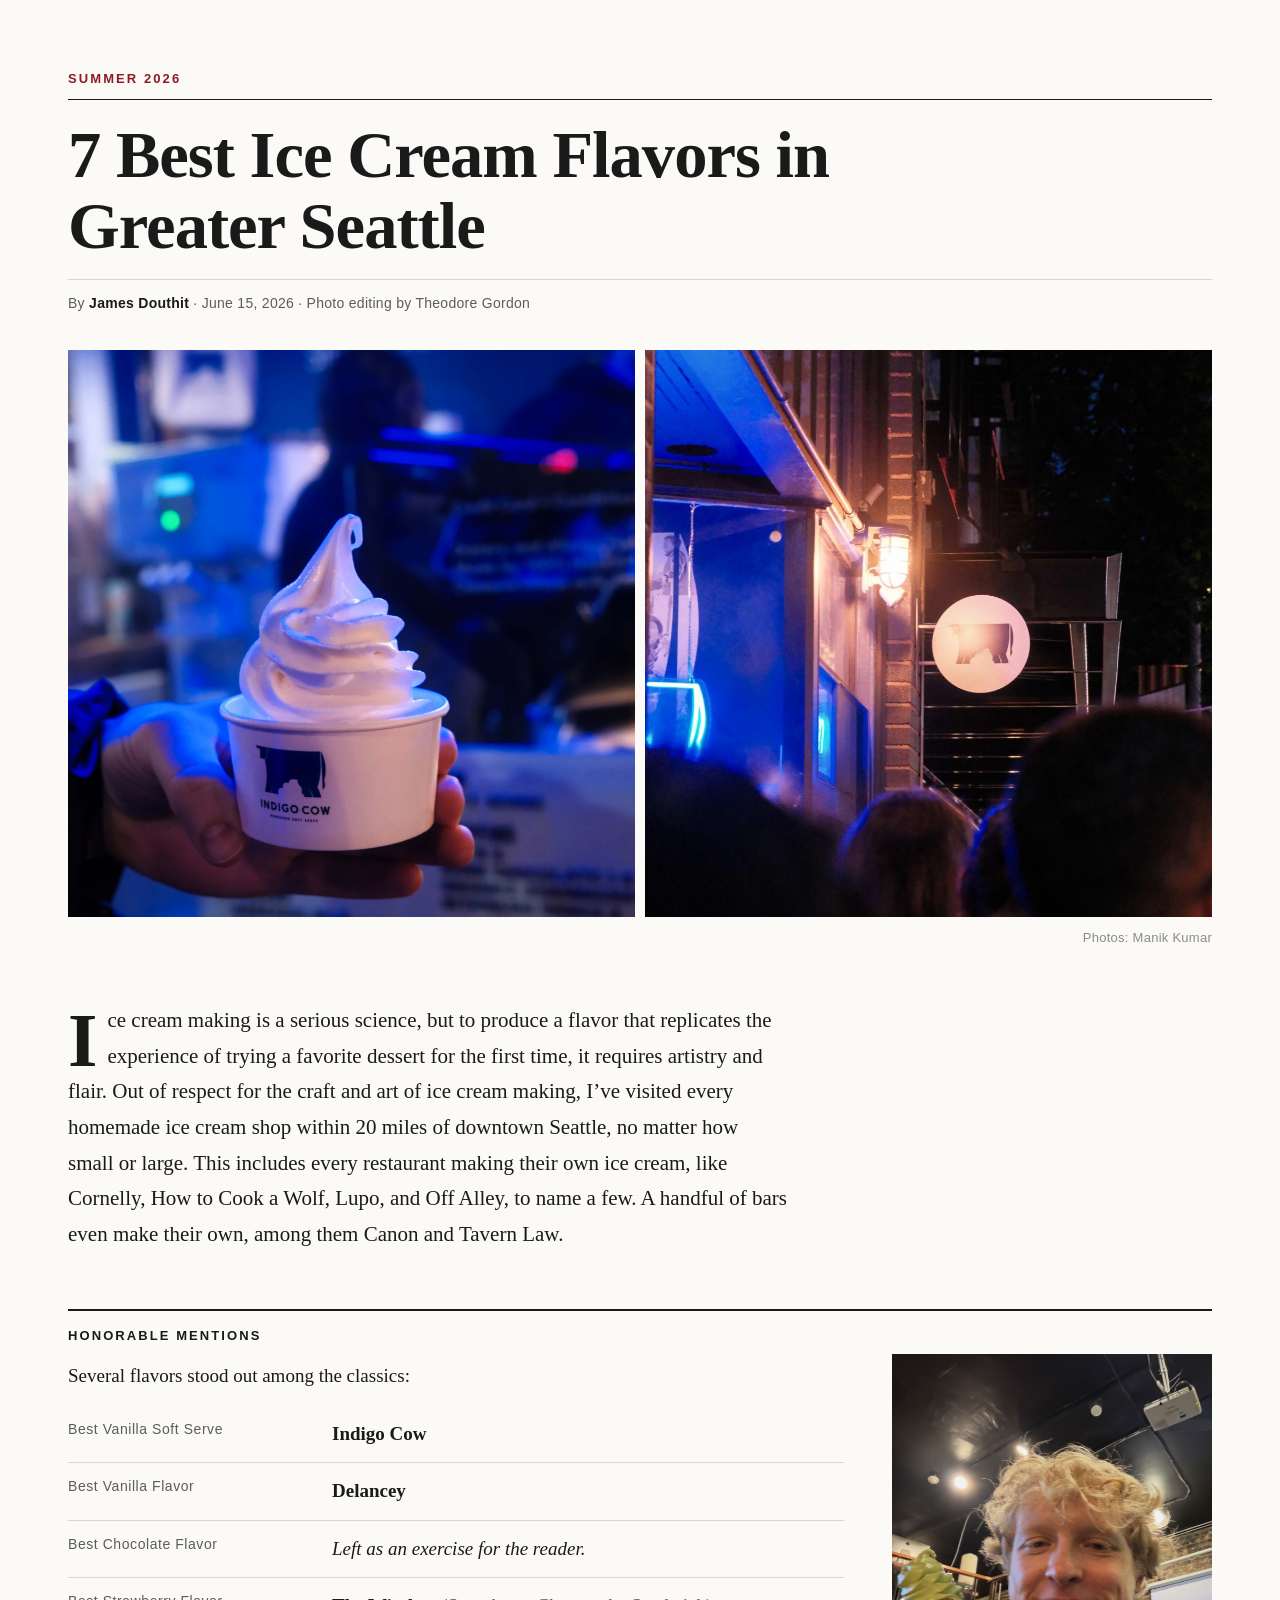
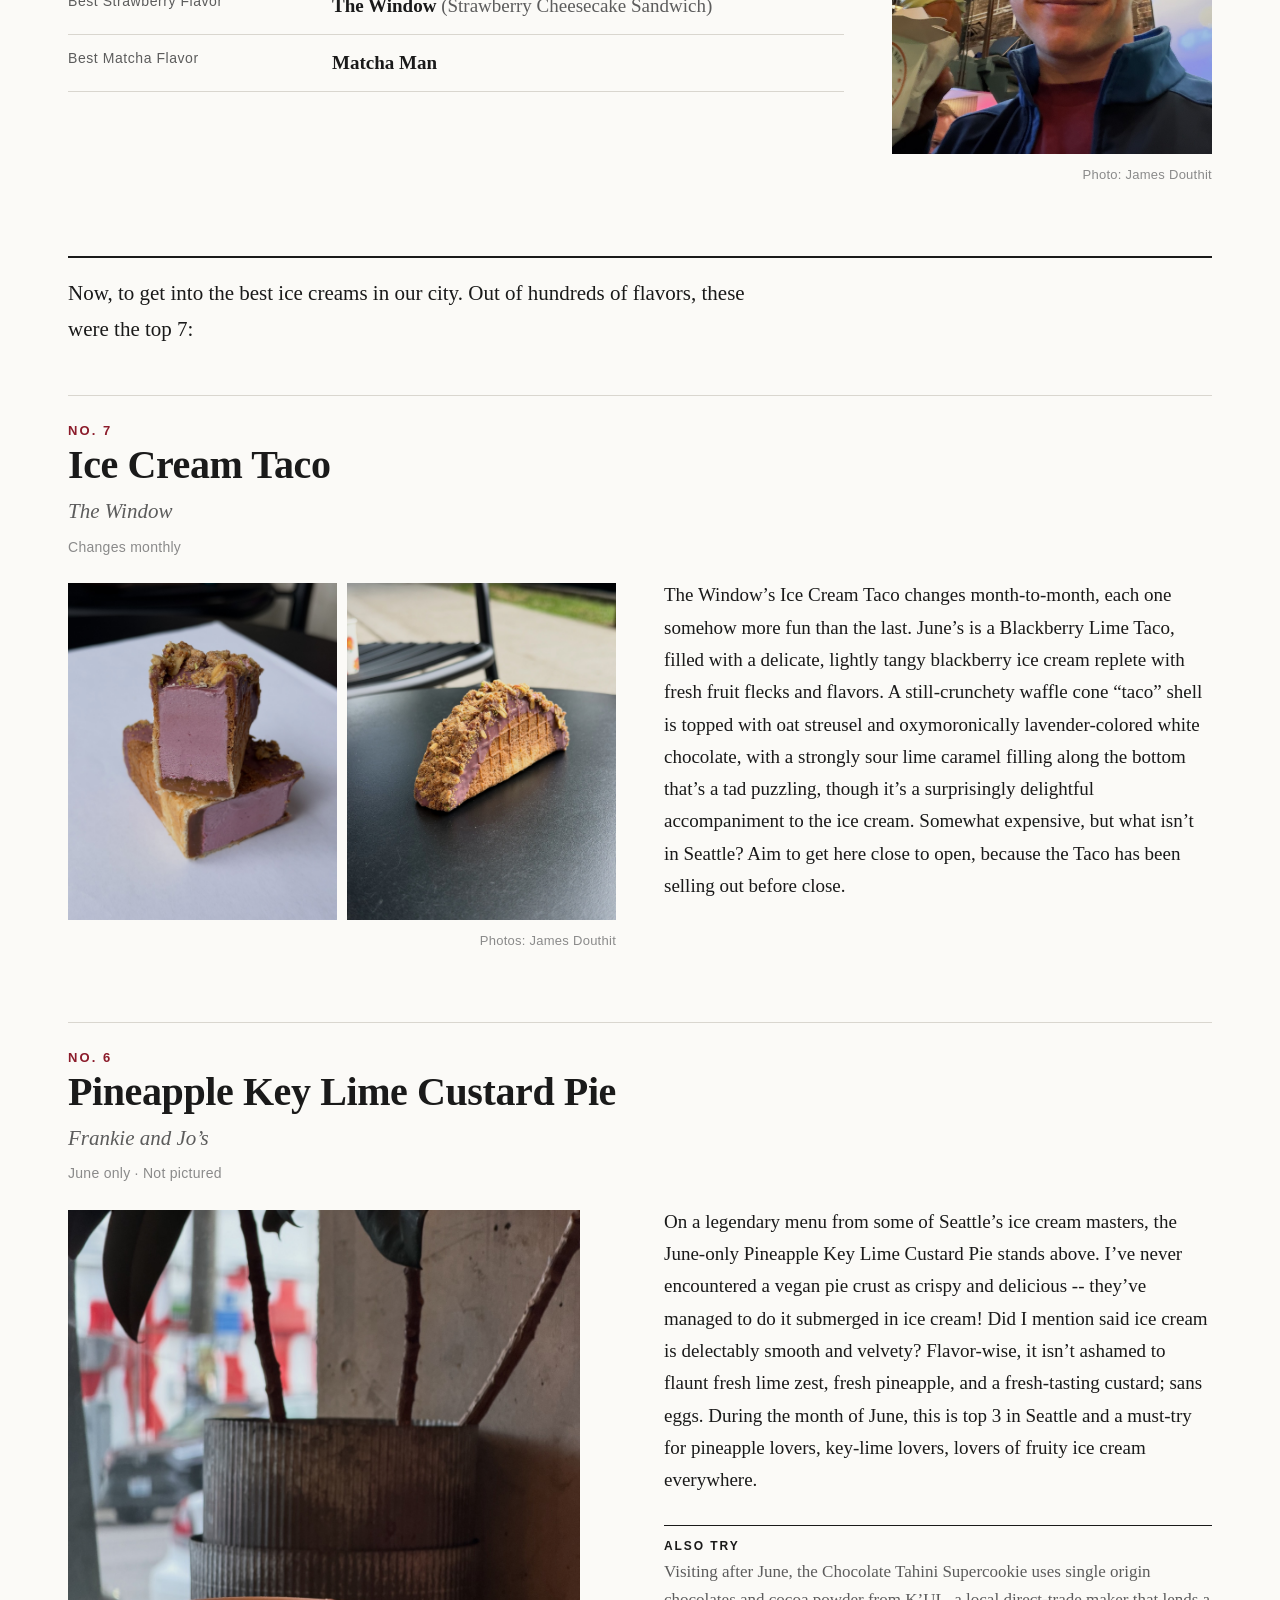
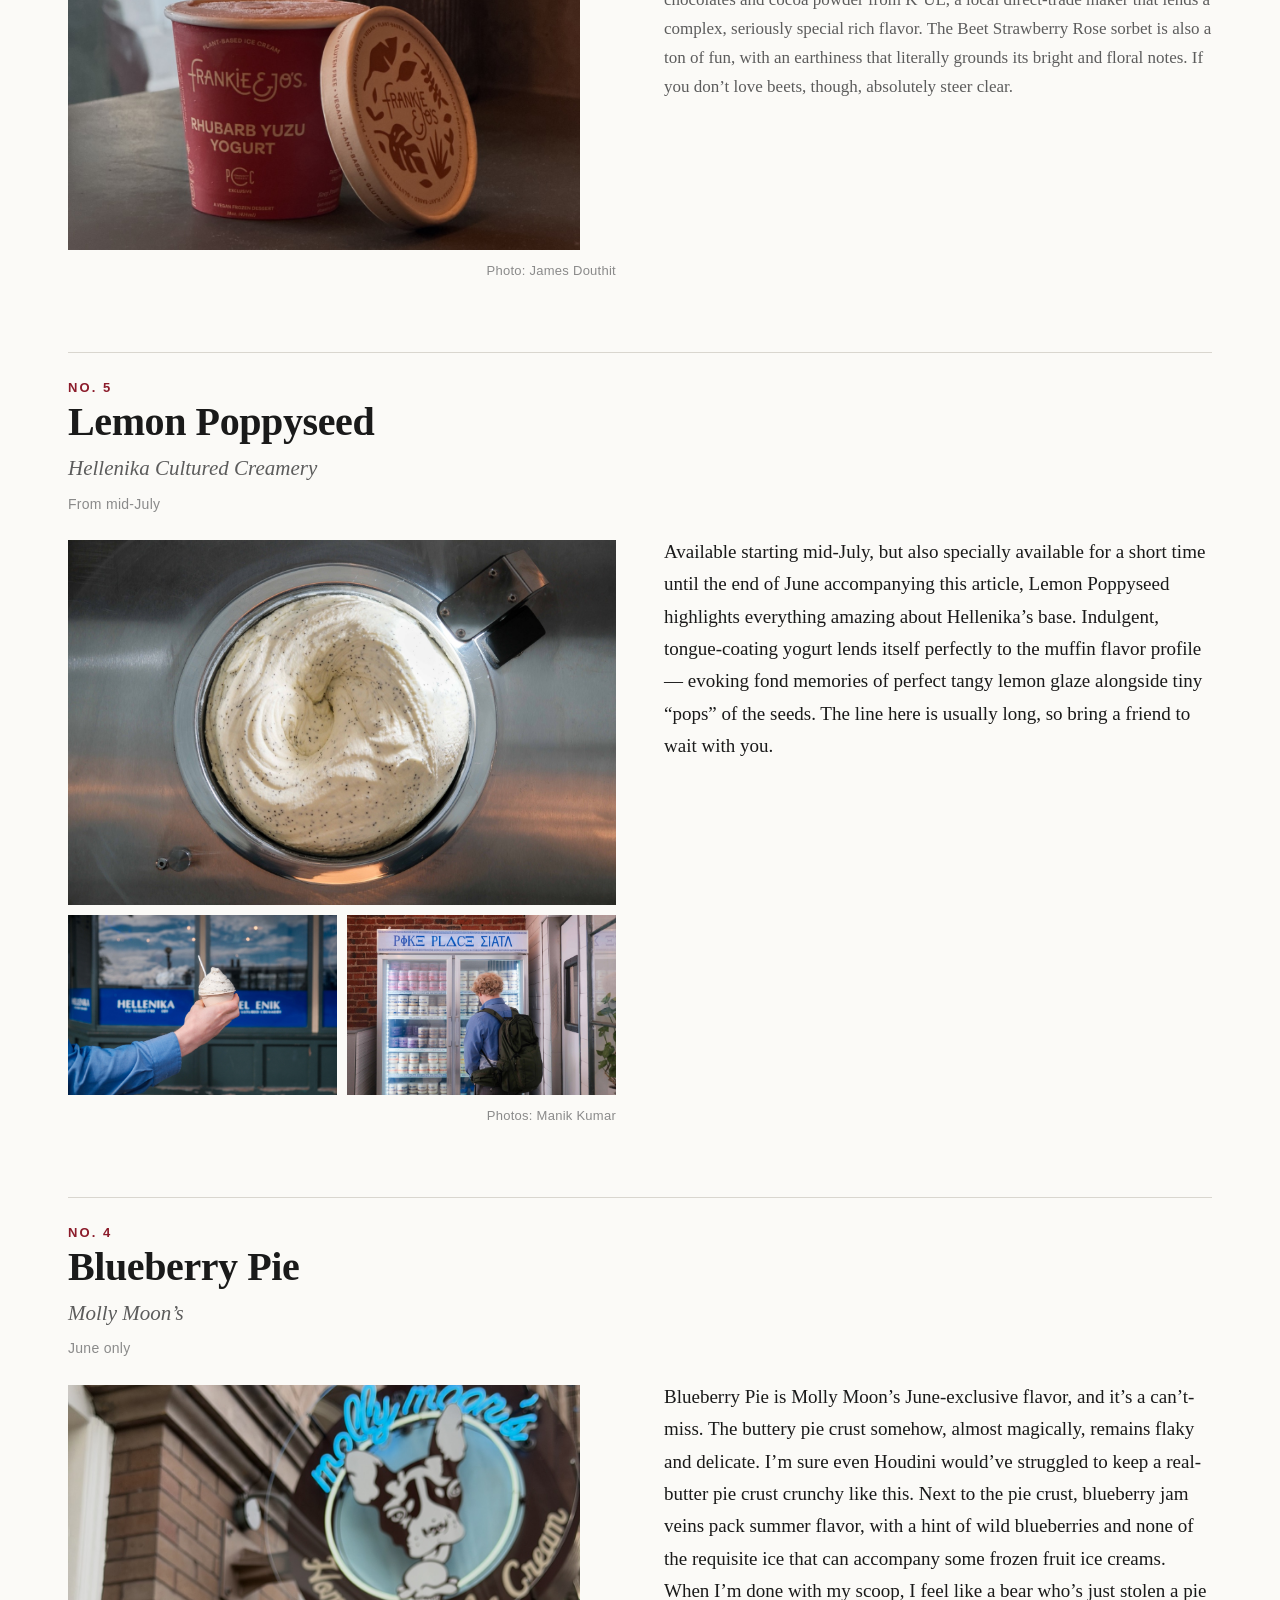
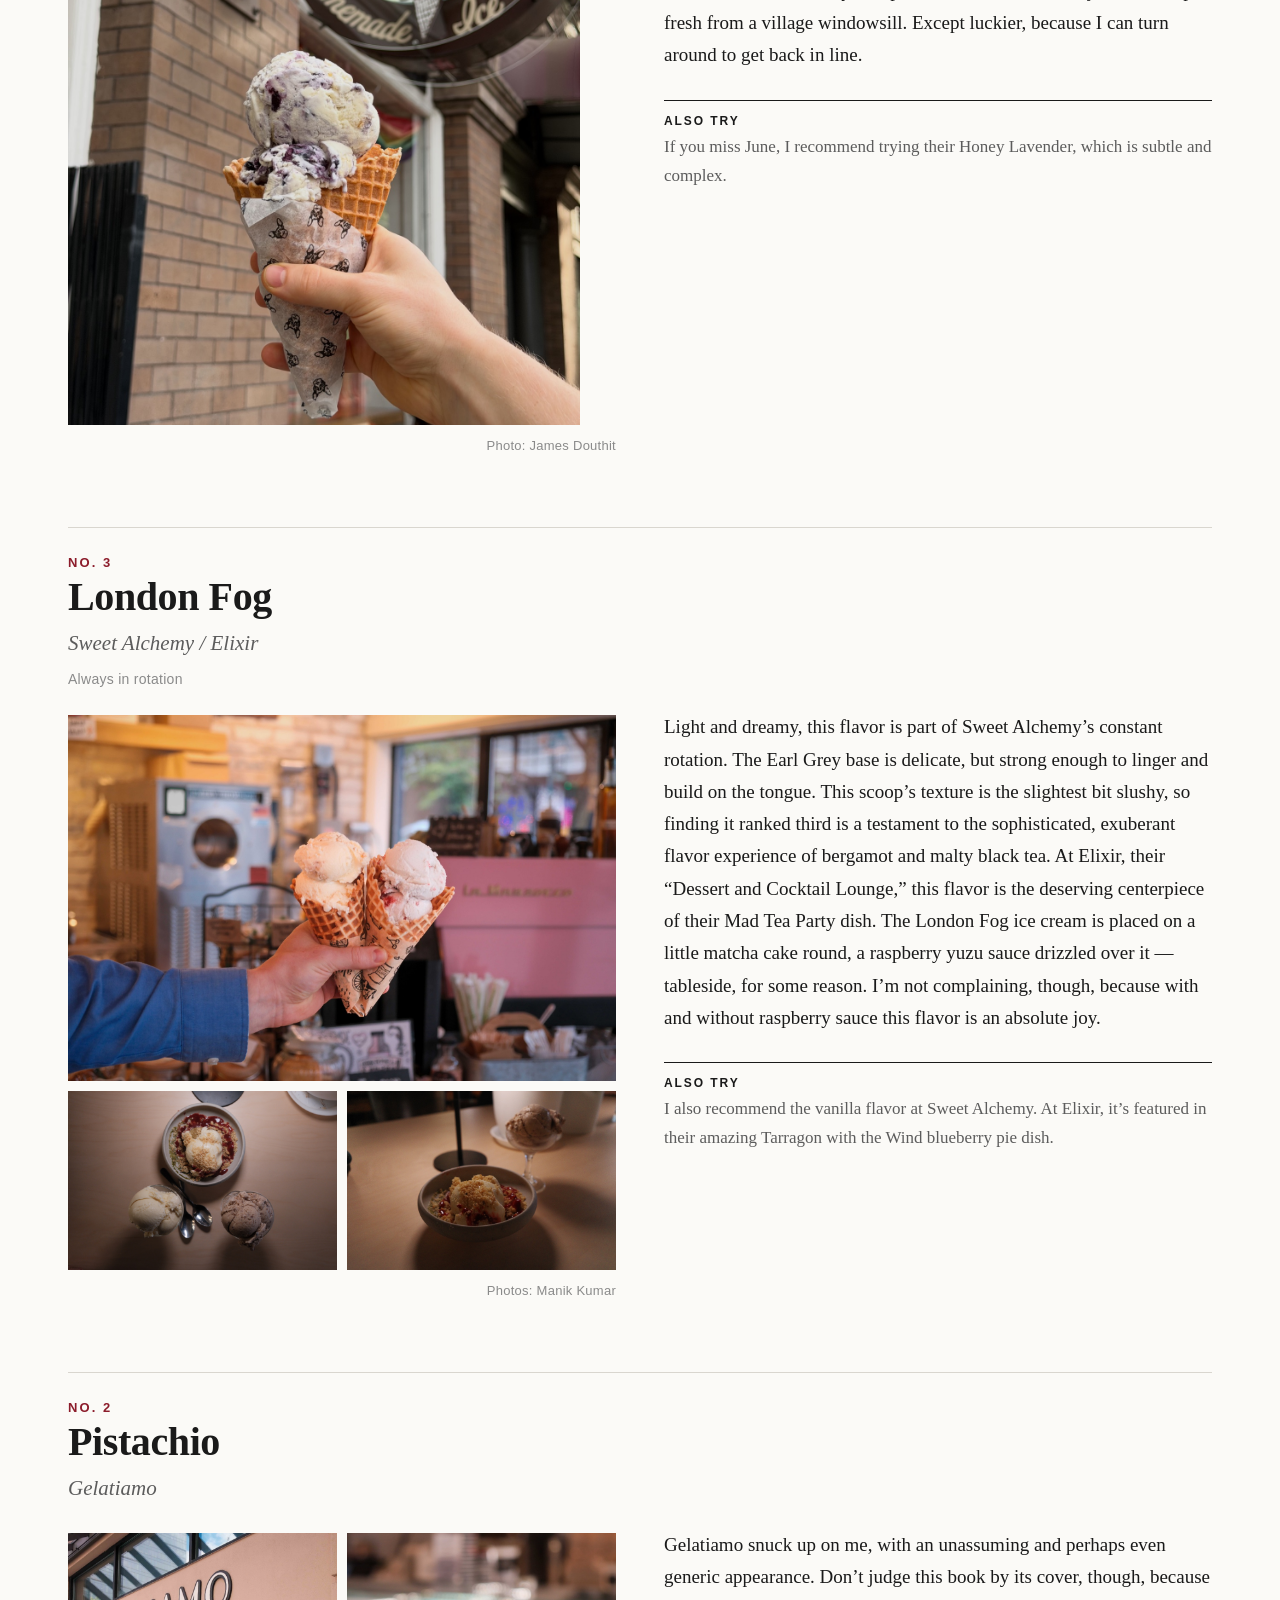
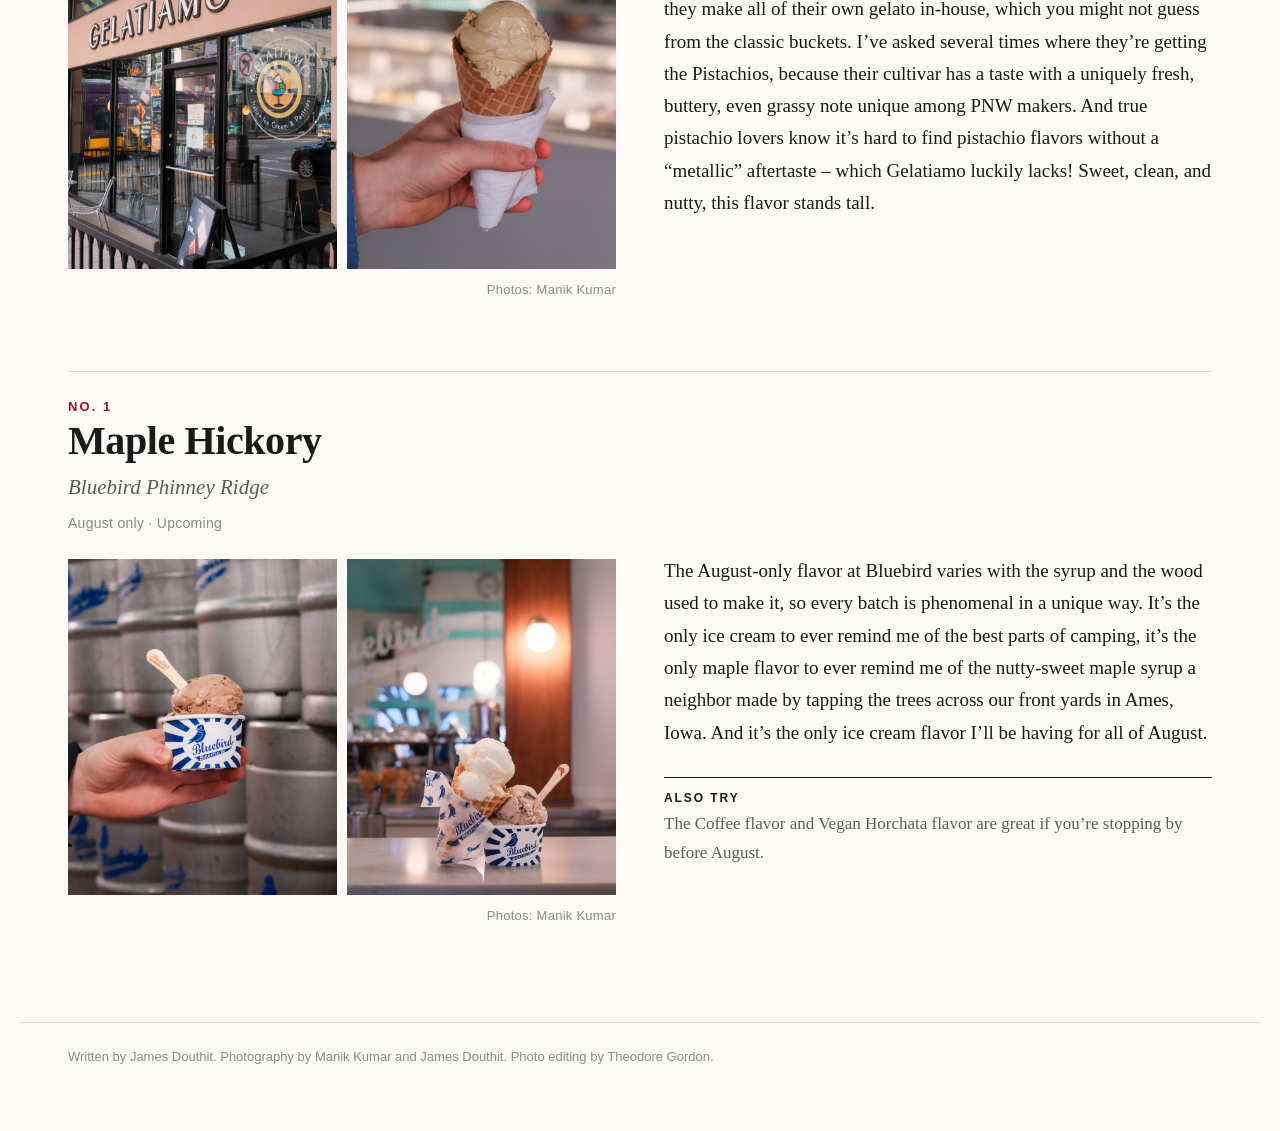
==== commit aaf47f1d: "final final icecream prose edits" ====
--- a/icecream/index.html
+++ b/icecream/index.html
@@ -72,7 +72,7 @@
           <p class="when">June only</p>
         </header>
         <figure class="gallery single"><div class="ph"><img src="/icecream/img/molly-moons-800.jpg" srcset="/icecream/img/molly-moons-800.jpg 800w, /icecream/img/molly-moons.jpg 1600w" sizes="(max-width: 900px) 100vw, 900px" width="1200" height="1600" loading="lazy" decoding="async" alt="A double scoop of Blueberry Pie under the Molly Moon’s sign"></div><figcaption>Photo: James Douthit</figcaption></figure>
-        <div class="copy"><p>Blueberry Pie is Molly Moon’s June-exclusive flavor, and it’s a can’t-miss. The buttery pie crust somehow, almost magically, remains flaky and delicate. I’m pretty sure Houdini himself would’ve struggled to keep this real-butter pie crust crunchy. Next to the pie crust, blueberry jam veins pack summer flavor, with a hint of wild blueberries and none of the requisite ice that can accompany some frozen fruit ice creams. When I’m done with my scoop, I feel like a bear who’s just stolen a pie fresh from a village windowsill. Except luckier, because I can turn around to get back in line.</p><aside class="also"><h4>Also try</h4><p>If you miss June, I recommend trying their Honey Lavender, which is subtle and complex.</p></aside></div>
+        <div class="copy"><p>Blueberry Pie is Molly Moon’s June-exclusive flavor, and it’s a can’t-miss. The buttery pie crust somehow, almost magically, remains flaky and delicate. I’m sure even Houdini would’ve struggled to keep a real-butter pie crust crunchy like this. Next to the pie crust, blueberry jam veins pack summer flavor, with a hint of wild blueberries and none of the requisite ice that can accompany some frozen fruit ice creams. When I’m done with my scoop, I feel like a bear who’s just stolen a pie fresh from a village windowsill. Except luckier, because I can turn around to get back in line.</p><aside class="also"><h4>Also try</h4><p>If you miss June, I recommend trying their Honey Lavender, which is subtle and complex.</p></aside></div>
       </article>
       <article class="pick">
         <header class="pick-head">
